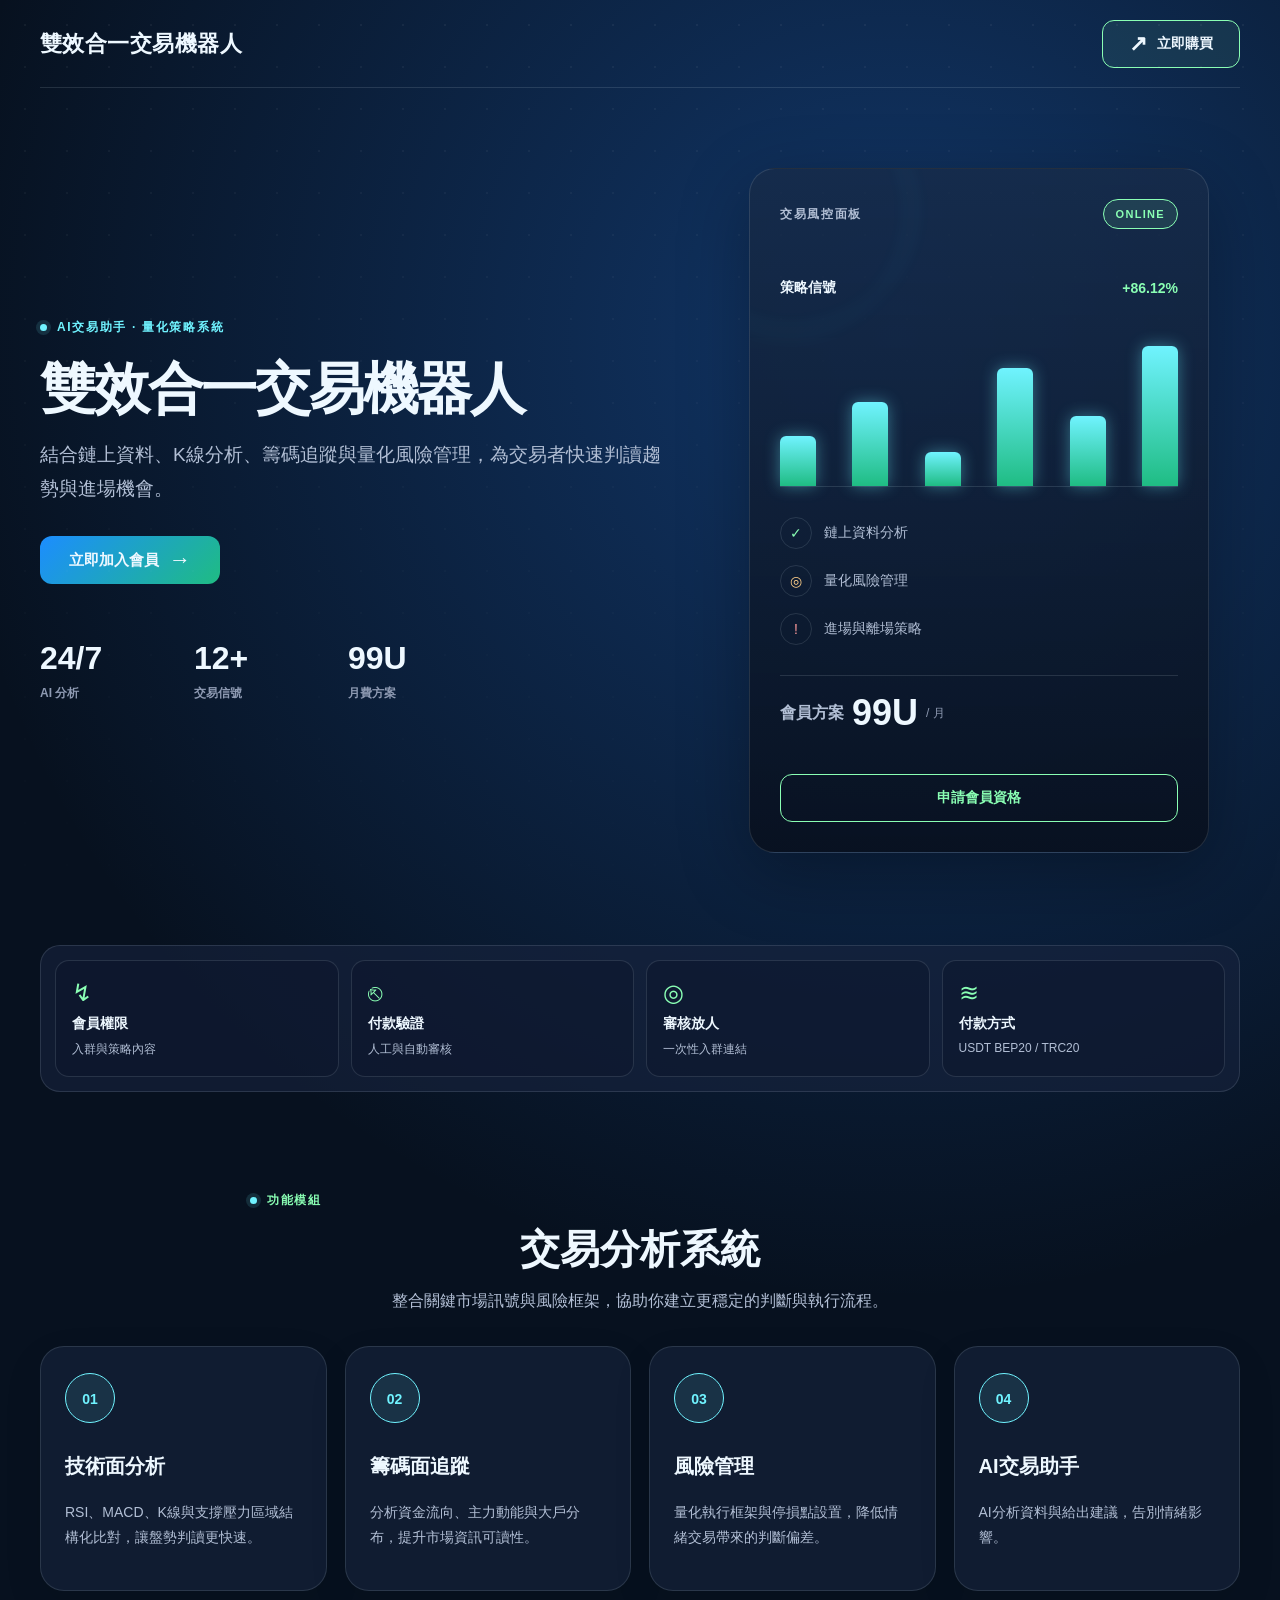
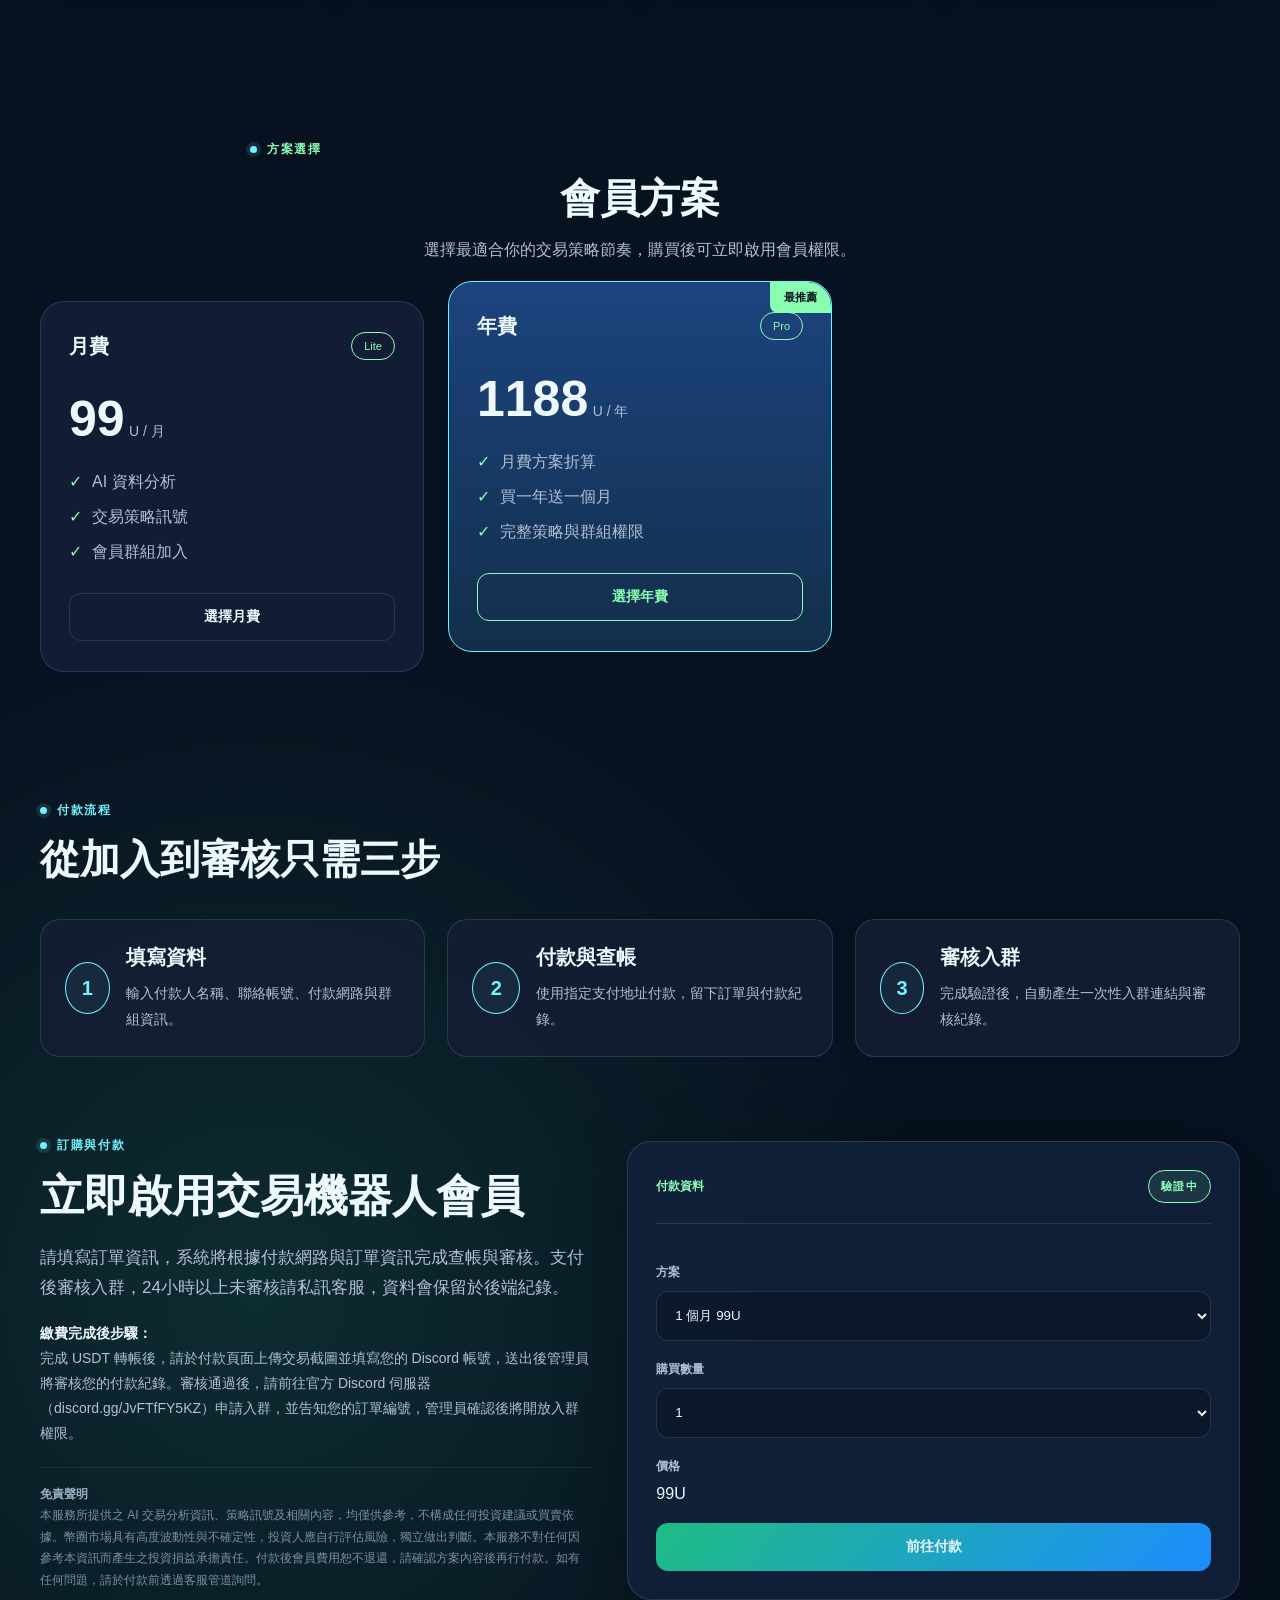
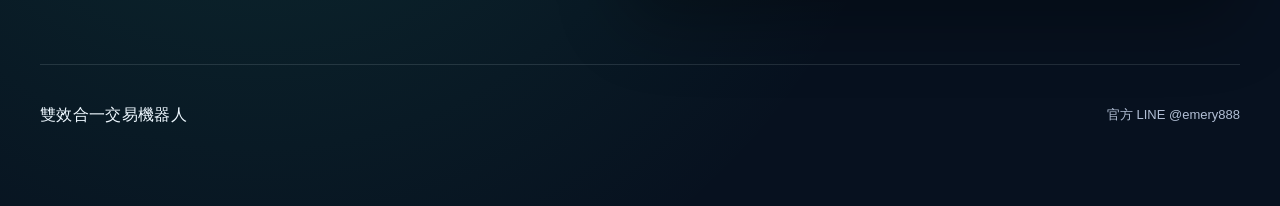
==== index.html @ 4f75bec2 "Add files via upload" ====
<!DOCTYPE html>
<html lang="zh-Hant">
<head>
  <meta charset="UTF-8" />
  <meta name="viewport" content="width=device-width, initial-scale=1.0" />
  <title>雙效合一交易機器人</title>
  <link rel="stylesheet" href="styles.css" />
</head>
<body>
  <div class="app-shell">
    <header class="site-header">
      <a class="logo" href="#">
        <span class="logo-text">雙效合一交易機器人</span>
      </a>

      <a class="header-button" href="#checkout">
        <span class="button-icon">↗</span>
        立即購買
      </a>
    </header>

    <main class="main-content">
      <section class="hero">
        <div class="hero-copy">
          <span class="section-label">
            <span class="label-dot"></span>
            AI交易助手 · 量化策略系統
          </span>
          <h1>雙效合一交易機器人</h1>
          <p class="hero-description">
            結合鏈上資料、K線分析、籌碼追蹤與量化風險管理，為交易者快速判讀趨勢與進場機會。
          </p>

          <div class="hero-actions">
            <a class="primary-button" href="#checkout">
              立即加入會員
              <span class="button-icon">→</span>
            </a>
          </div>

          <div class="hero-proof">
            <div>
              <span class="proof-number">24/7</span>
              <span class="proof-label">AI 分析</span>
            </div>
            <div>
              <span class="proof-number">12+</span>
              <span class="proof-label">交易信號</span>
            </div>
            <div>
              <span class="proof-number">99U</span>
              <span class="proof-label">月費方案</span>
            </div>
          </div>
        </div>

        <div class="hero-panel">
          <div class="panel-card">
            <div class="panel-top">
              <span class="panel-label">交易風控面板</span>
              <span class="panel-status">ONLINE</span>
            </div>

            <div class="panel-chart">
              <div class="chart-head">
                <span>策略信號</span>
                <span class="chart-value">+86.12%</span>
              </div>
              <div class="chart-bars">
                <span class="bar bar-one"></span>
                <span class="bar bar-two"></span>
                <span class="bar bar-three"></span>
                <span class="bar bar-four"></span>
                <span class="bar bar-five"></span>
                <span class="bar bar-six"></span>
              </div>
            </div>

            <div class="panel-list">
              <div class="panel-list-row">
                <span class="row-icon green">✓</span>
                <span>鏈上資料分析</span>
              </div>
              <div class="panel-list-row">
                <span class="row-icon orange">◎</span>
                <span>量化風險管理</span>
              </div>
              <div class="panel-list-row">
                <span class="row-icon red">!</span>
                <span>進場與離場策略</span>
              </div>
            </div>

            <div class="panel-price">
              <span class="price-title">會員方案</span>
              <span class="price-amount">99U</span>
              <span class="price-sub">/ 月</span>
            </div>

            <a class="panel-button" href="#checkout">申請會員資格</a>
          </div>
        </div>
      </section>

      <section class="trust-strip">
        <div class="trust-card">
          <span class="trust-icon">↯</span>
          <span class="trust-title">會員權限</span>
          <span class="trust-copy">入群與策略內容</span>
        </div>
        <div class="trust-card">
          <span class="trust-icon">⎋</span>
          <span class="trust-title">付款驗證</span>
          <span class="trust-copy">人工與自動審核</span>
        </div>
        <div class="trust-card">
          <span class="trust-icon">◎</span>
          <span class="trust-title">審核放人</span>
          <span class="trust-copy">一次性入群連結</span>
        </div>
        <div class="trust-card">
          <span class="trust-icon">≋</span>
          <span class="trust-title">付款方式</span>
          <span class="trust-copy">USDT BEP20 / TRC20</span>
        </div>
      </section>

      <section class="section" id="features">
        <div class="section-title centered">
          <span class="section-label dark-light">
            <span class="label-dot"></span>
            功能模組
          </span>
          <h2>交易分析系統</h2>
          <p>整合關鍵市場訊號與風險框架，協助你建立更穩定的判斷與執行流程。</p>
        </div>

        <div class="feature-grid">
          <article class="feature-card">
            <span class="feature-icon">01</span>
            <h3>技術面分析</h3>
            <p>RSI、MACD、K線與支撐壓力區域結構化比對，讓盤勢判讀更快速。</p>
          </article>
          <article class="feature-card">
            <span class="feature-icon">02</span>
            <h3>籌碼面追蹤</h3>
            <p>分析資金流向、主力動能與大戶分布，提升市場資訊可讀性。</p>
          </article>
          <article class="feature-card">
            <span class="feature-icon">03</span>
            <h3>風險管理</h3>
            <p>量化執行框架與停損點設置，降低情緒交易帶來的判斷偏差。</p>
          </article>
          <article class="feature-card">
            <span class="feature-icon">04</span>
            <h3>AI交易助手</h3>
            <p>AI分析資料與給出建議，告別情緒影響。</p>
          </article>
        </div>
      </section>

      <section class="section pricing-section">
        <div class="section-title centered">
          <span class="section-label dark-light">
            <span class="label-dot"></span>
            方案選擇
          </span>
          <h2>會員方案</h2>
          <p>選擇最適合你的交易策略節奏，購買後可立即啟用會員權限。</p>
        </div>

        <div class="pricing-grid">
          <article class="pricing-card">
            <div class="plan-head">
              <span class="plan-name">月費</span>
              <span class="plan-tag">Lite</span>
            </div>
            <div class="plan-price">
              <span class="plan-amount">99</span>
              <span class="plan-period">U / 月</span>
            </div>
            <ul class="plan-features">
              <li>AI 資料分析</li>
              <li>交易策略訊號</li>
              <li>會員群組加入</li>
            </ul>
            <a class="plan-button" href="#checkout">選擇月費</a>
          </article>

          <article class="pricing-card highlighted">
            <span class="plan-badge">最推薦</span>
            <div class="plan-head">
              <span class="plan-name">年費</span>
              <span class="plan-tag">Pro</span>
            </div>
            <div class="plan-price">
              <span class="plan-amount">1188</span>
              <span class="plan-period">U / 年</span>
            </div>
            <ul class="plan-features">
              <li>月費方案折算</li>
              <li>買一年送一個月</li>
              <li>完整策略與群組權限</li>
            </ul>
            <a class="plan-button primary-plan-button" href="#checkout">選擇年費</a>
          </article>


        </div>
      </section>

      <section class="process-section">
        <div class="section-title">
          <span class="section-label">
            <span class="label-dot"></span>
            付款流程
          </span>
          <h2>從加入到審核只需三步</h2>
        </div>

        <div class="process-grid">
          <article class="process-step">
            <span class="step-number">1</span>
            <div>
              <h3>填寫資料</h3>
              <p>輸入付款人名稱、聯絡帳號、付款網路與群組資訊。</p>
            </div>
          </article>
          <article class="process-step">
            <span class="step-number">2</span>
            <div>
              <h3>付款與查帳</h3>
              <p>使用指定支付地址付款，留下訂單與付款紀錄。</p>
            </div>
          </article>
          <article class="process-step">
            <span class="step-number">3</span>
            <div>
              <h3>審核入群</h3>
              <p>完成驗證後，自動產生一次性入群連結與審核紀錄。</p>
            </div>
          </article>
        </div>
      </section>

      <section class="checkout-section" id="checkout">
        <div class="checkout-grid">
          <div class="checkout-copy">
            <span class="section-label">
              <span class="label-dot"></span>
              訂購與付款
            </span>
            <h2>立即啟用交易機器人會員</h2>
            <p>
              請填寫訂單資訊，系統將根據付款網路與訂單資訊完成查帳與審核。支付後審核入群，24小時以上未審核請私訊客服，資料會保留於後端紀錄。
            </p>

            <p style="margin-top:16px; font-size:14px; color:#b2bfd5; line-height:1.8;">
              <b style="color:#eef8ff;">繳費完成後步驟：</b><br>
              完成 USDT 轉帳後，請於付款頁面上傳交易截圖並填寫您的 Discord 帳號，送出後管理員將審核您的付款紀錄。審核通過後，請前往官方 Discord 伺服器（discord.gg/JvFTfFY5KZ）申請入群，並告知您的訂單編號，管理員確認後將開放入群權限。
            </p>

            <p style="margin-top:20px; font-size:12px; color:#7a8fa5; line-height:1.8; border-top:1px solid rgba(230,244,255,.08); padding-top:16px;">
              <b style="color:#9aafc4;">免責聲明</b><br>
              本服務所提供之 AI 交易分析資訊、策略訊號及相關內容，均僅供參考，不構成任何投資建議或買賣依據。幣圈市場具有高度波動性與不確定性，投資人應自行評估風險，獨立做出判斷。本服務不對任何因參考本資訊而產生之投資損益承擔責任。付款後會員費用恕不退還，請確認方案內容後再行付款。如有任何問題，請於付款前透過客服管道詢問。
            </p>
          </div>

          <div class="checkout-card">
            <div class="checkout-head">
              <span class="checkout-plan">付款資料</span>
              <span class="panel-status">驗證中</span>
            </div>

            <form id="checkout-form" class="checkout-form">
              <div class="field-group">
                <label for="plan">方案</label>
                <select id="plan" name="plan">
                  <option value="1M">1 個月 99U</option>
                  <option value="1Y">買 1 年送 1 個月</option>
                </select>
              </div>
              <div class="field-group">
                <label for="quantity">購買數量</label>
                <select id="quantity" name="quantity">
                  <option value="1">1</option>
                  <option value="2">2</option>
                  <option value="3">3</option>
                  <option value="4">4</option>
                  <option value="5">5</option>
                  <option value="6">6</option>
                  <option value="7">7</option>
                  <option value="8">8</option>
                  <option value="9">9</option>
                  <option value="10">10</option>
                  <option value="11">11</option>
                  <option value="12">12</option>
                  <option value="13">13</option>
                  <option value="14">14</option>
                  <option value="15">15</option>
                  <option value="16">16</option>
                  <option value="17">17</option>
                  <option value="18">18</option>
                  <option value="19">19</option>
                  <option value="20">20</option>
                </select>
              </div>
              <div class="field-group">
                <label for="price-notice">價格</label>
                <div id="price-notice" class="price-notice">99U</div>
              </div>

              <button class="submit-button" type="submit">前往付款</button>
            </form>
          </div>
        </div>
      </section>
    </main>

    <footer class="site-footer">
      <div class="footer-brand">
        <span class="logo-text">雙效合一交易機器人</span>
      </div>

      <div class="footer-links">
        <a href="https://line.me/R/ti/p/@emery888" target="_blank" rel="noopener">官方 LINE @emery888</a>
      </div>
    </footer>
  </div>

  <script src="script.js"></script>
</body>
</html>
---- styles.css ----
* {
  box-sizing: border-box;
  -webkit-font-smoothing: antialiased;
}

:root {
  --bg: #07111f;
  --panel: #101b2c;
  --panel-soft: #141f35;
  --line: rgba(230, 244, 255, 0.12);
  --text: #eef8ff;
  --muted: #b2bfd5;
  --subtle: #8e9ab2;
  --blue: #70f3ff;
  --blue-deep: #1c8dff;
  --green: #8affb4;
  --green-deep: #1fbc83;
  --red: #ff9b9b;
  --orange: #ffcf89;
  --purple: #a48bff;
  --shadow: rgba(0, 0, 0, 0.3);
  --font: "Inter", "Segoe UI", "PingFang TC", "Microsoft JhengHei", Arial, sans-serif;
}

body {
  margin: 0;
  color: var(--text);
  background:
    radial-gradient(circle at 70% 10%, rgba(33, 111, 216, 0.4), transparent 30%),
    radial-gradient(circle at 20% 85%, rgba(49, 210, 160, 0.14), transparent 22%),
    var(--bg);
  font-family: var(--font);
  min-height: 100vh;
}

body::before {
  content: "";
  position: fixed;
  inset: -80px;
  background-image: radial-gradient(rgba(255,255,255,0.055) 1px, transparent 1px);
  background-size: 42px 42px;
  mask-image: linear-gradient(180deg, rgba(0,0,0,1), transparent 100%);
  pointer-events: none;
}

.app-shell {
  width: min(1440px, calc(100vw - 80px));
  margin: 0 auto;
}

.site-header {
  min-height: 88px;
  display: flex;
  align-items: center;
  justify-content: space-between;
  border-bottom: 1px solid var(--line);
}

.logo {
  display: flex;
  align-items: center;
  gap: 12px;
  color: var(--text);
  text-decoration: none;
  font-size: 22px;
  font-weight: 800;
}

.logo-icon {
  width: 42px;
  height: 42px;
  display: inline-flex;
  align-items: center;
  justify-content: center;
  border-radius: 50%;
  background: linear-gradient(135deg, var(--blue), var(--green-deep));
  color: #041628;
  font-size: 22px;
  font-weight: 900;
  box-shadow: 0 0 25px rgba(112, 243, 255, 0.4);
}

.logo-text {
  letter-spacing: 0.02em;
}

.main-nav {
  display: flex;
  align-items: center;
  gap: 30px;
}

.nav-link {
  color: var(--muted);
  font-size: 15px;
  font-weight: 600;
  text-decoration: none;
  position: relative;
}

.nav-link.active,
.nav-link:hover {
  color: var(--text);
}

.nav-link::after {
  content: "";
  position: absolute;
  bottom: -8px;
  left: 0;
  width: 100%;
  height: 2px;
  background: var(--blue);
  transform: scaleX(0);
  transform-origin: left;
  transition: transform 0.3s ease;
}

.nav-link:hover::after,
.nav-link.active::after {
  transform: scaleX(1);
}

.header-button,
.primary-button,
.secondary-button,
.panel-button,
.plan-button,
.submit-button {
  display: inline-flex;
  align-items: center;
  justify-content: center;
  gap: 10px;
  min-height: 48px;
  padding: 0 26px;
  color: var(--text);
  text-decoration: none;
  font-weight: 700;
  font-size: 14px;
  border-radius: 12px;
  transition: transform 0.25s ease, box-shadow 0.25s ease, background 0.25s ease;
}

.header-button {
  border: 1px solid var(--green);
  background: rgba(138, 255, 180, 0.08);
}

.header-button:hover {
  color: var(--green);
}

.header-button:hover,
.primary-button:hover,
.panel-button:hover,
.plan-button:hover,
.submit-button:hover {
  transform: translateY(-3px);
  box-shadow: 0 12px 30px var(--shadow);
}

.main-content {
  padding-top: 40px;
}

.hero {
  min-height: 540px;
  display: grid;
  grid-template-columns: 1.1fr 0.9fr;
  align-items: center;
  gap: 40px;
  padding: 40px 0 80px;
}

.hero-copy {
  max-width: 680px;
}

.section-label {
  display: flex;
  align-items: center;
  gap: 10px;
  color: var(--blue);
  text-transform: uppercase;
  font-size: 12px;
  font-weight: 800;
  letter-spacing: 0.14em;
}

.section-label.dark-light {
  color: var(--green);
}

.label-dot {
  width: 7px;
  height: 7px;
  border-radius: 50%;
  background: var(--blue);
  box-shadow: 0 0 0 4px rgba(112, 243, 255, 0.12);
}

.hero-copy h1 {
  margin: 24px 0 20px;
  font-size: clamp(56px, 4vw, 92px);
  line-height: 1.04;
  font-weight: 900;
  letter-spacing: -0.04em;
}

.hero-description {
  max-width: 680px;
  color: var(--muted);
  font-size: 19px;
  line-height: 1.8;
}

.hero-actions {
  display: flex;
  align-items: center;
  gap: 16px;
  margin-top: 30px;
}

.primary-button {
  background: linear-gradient(135deg, var(--blue-deep), var(--green-deep));
  color: var(--text);
  font-size: 15px;
  border: none;
  min-width: 180px;
}

.secondary-button {
  background: transparent;
  color: var(--text);
  border: 1px solid var(--line);
}

.button-icon {
  font-size: 22px;
}

.trust-strip {
  display: grid;
  grid-template-columns: repeat(4, minmax(160px, 1fr));
  gap: 12px;
  padding: 14px;
  border-radius: 20px;
  border: 1px solid var(--line);
  background: rgba(24, 35, 63, 0.6);
  margin: 12px 0 30px;
}

.trust-card {
  padding: 18px 16px;
  border-radius: 14px;
  border: 1px solid var(--line);
  display: flex;
  flex-direction: column;
  align-items: flex-start;
  gap: 8px;
  background: rgba(12, 22, 43, 0.45);
}

.trust-icon {
  color: var(--green);
  font-size: 24px;
}

.trust-title {
  font-weight: 900;
  color: var(--text);
  font-size: 14px;
}

.trust-copy {
  color: var(--muted);
  font-size: 12px;
}

.order-info {
  margin-top: 16px;
  padding: 14px;
  border-radius: 12px;
  border: 1px solid var(--line);
  background: rgba(20, 31, 53, 0.82);
}

.order-info p {
  margin: 8px 0;
  color: var(--muted);
  font-size: 13px;
}

.order-info a {
  color: var(--blue);
  text-decoration: underline;
}

.payment-message {
  min-height: 44px;
  display: flex;
  flex-direction: column;
  gap: 8px;
}

.dc-invite-link-wrap {
  margin-top: 16px;
  display: flex;
  align-items: center;
  gap: 12px;
  flex-wrap: wrap;
}

.dc-invite-label {
  color: var(--text);
  font-weight: 800;
  font-size: 14px;
}

.dc-invite-link {
  color: var(--blue);
  font-size: 14px;
  font-weight: 700;
  text-decoration: underline;
  text-underline-offset: 4px;
}

.dc-invite-link:hover {
  color: var(--green);
}

.audit-panel {
  margin-top: 24px;
  padding: 22px;
  border-radius: 20px;
  border: 1px solid var(--line);
  background: rgba(26, 40, 68, 0.62);
}

.audit-header {
  display: flex;
  align-items: center;
  justify-content: space-between;
  gap: 20px;
  border-bottom: 1px solid var(--line);
  padding-bottom: 16px;
}

.audit-grid {
  display: grid;
  grid-template-columns: minmax(340px, 0.9fr) minmax(420px, 1.1fr);
  gap: 18px;
  margin-top: 16px;
}

.audit-form-card,
.audit-result-card {
  padding: 18px;
  border-radius: 16px;
  border: 1px solid var(--line);
  background: rgba(10, 20, 37, 0.7);
}

.audit-form {
  display: flex;
  flex-direction: column;
  gap: 16px;
}

.audit-result-label {
  color: var(--muted);
  font-size: 12px;
  font-weight: 800;
  letter-spacing: 0.14em;
  text-transform: uppercase;
}

.audit-result {
  margin-top: 14px;
  color: var(--text);
  font-size: 13px;
  line-height: 1.8;
}

.audit-empty,
.audit-error {
  color: var(--muted);
}

.audit-error {
  color: var(--red);
}

.audit-status-row {
  display: flex;
  align-items: center;
  justify-content: space-between;
  gap: 16px;
  padding: 10px 0;
  border-bottom: 1px solid var(--line);
}

.audit-label {
  color: var(--muted);
}

.audit-value {
  color: var(--text);
  text-align: right;
}

.audit-status {
  display: inline-flex;
  align-items: center;
  justify-content: center;
  padding: 4px 12px;
  border-radius: 99px;
  font-size: 11px;
  font-weight: 900;
  text-transform: uppercase;
}

.audit-status.pending {
  border: 1px solid var(--orange);
  color: var(--orange);
}

.audit-status.paid {
  border: 1px solid var(--green);
  color: var(--green);
}

.audit-status.reviewing {
  border: 1px solid var(--blue);
  color: var(--blue);
}

.hero-proof {
  margin-top: 56px;
  display: flex;
  align-items: center;
  gap: 44px;
}

.hero-proof > div {
  min-width: 110px;
}

.proof-number {
  display: block;
  color: var(--text);
  font-size: 32px;
  font-weight: 900;
  font-family: "Arial", sans-serif;
}

.proof-label {
  display: block;
  color: var(--subtle);
  font-size: 12px;
  font-weight: 700;
  margin-top: 8px;
}

.hero-panel {
  display: flex;
  align-items: center;
  justify-content: center;
}

.panel-card {
  width: min(460px, 100%);
  background: linear-gradient(180deg, rgba(23, 43, 73, 0.82), rgba(8, 16, 30, 0.9));
  border: 1px solid var(--line);
  border-radius: 26px;
  padding: 30px;
  box-shadow: 0 20px 70px var(--shadow);
  position: relative;
  overflow: hidden;
}

.panel-card::before {
  content: "";
  position: absolute;
  width: 240px;
  height: 240px;
  border-radius: 50%;
  border: 1px solid rgba(112,243,255,0.6);
  filter: blur(10px);
  left: -80px;
  top: -80px;
  opacity: 0.8;
}

.panel-top,
.chart-head,
.checkout-head {
  display: flex;
  align-items: center;
  justify-content: space-between;
}

.panel-label,
.checkout-title {
  color: var(--muted);
  font-size: 12px;
  font-weight: 800;
  letter-spacing: 0.14em;
  text-transform: uppercase;
}

.panel-status {
  border-radius: 99px;
  padding: 8px 12px;
  font-size: 11px;
  font-weight: 900;
  letter-spacing: 0.12em;
  background: rgba(138,255,180,0.1);
  color: var(--green);
  border: 1px solid var(--green);
}

.panel-chart {
  margin: 50px 0 30px;
}

.chart-head {
  color: var(--text);
  font-size: 14px;
  font-weight: 700;
}

.chart-value {
  color: var(--green);
}

.chart-bars {
  display: flex;
  align-items: end;
  justify-content: space-between;
  min-height: 160px;
  gap: 14px;
  margin-top: 30px;
  border-bottom: 1px solid var(--line);
}

.bar {
  width: 36px;
  border-radius: 6px 6px 0 0;
  background: linear-gradient(180deg, var(--blue), var(--green-deep));
  box-shadow: 0 0 16px rgba(112,243,255,0.4);
}

.bar-one { height: 50px; }
.bar-two { height: 84px; }
.bar-three { height: 34px; }
.bar-four { height: 118px; }
.bar-five { height: 70px; }
.bar-six { height: 140px; }

.panel-list {
  display: flex;
  flex-direction: column;
  gap: 16px;
  margin: 20px 0;
}

.panel-list-row {
  display: flex;
  align-items: center;
  gap: 12px;
  color: var(--muted);
  font-size: 14px;
}

.row-icon {
  display: inline-flex;
  align-items: center;
  justify-content: center;
  width: 32px;
  height: 32px;
  border-radius: 50%;
  border: 1px solid var(--line);
}

.row-icon.green { color: var(--green); }
.row-icon.orange { color: var(--orange); }
.row-icon.red { color: var(--red); }

.panel-price {
  display: flex;
  align-items: center;
  gap: 8px;
  margin: 30px 0 24px;
  padding: 16px 0;
  border-top: 1px solid var(--line);
}

.price-title {
  color: var(--muted);
  font-weight: 700;
}

.price-amount {
  color: var(--text);
  font-size: 36px;
  font-weight: 900;
  font-family: "Arial", sans-serif;
}

.price-sub {
  color: var(--subtle);
  font-size: 12px;
}

.panel-button {
  width: 100%;
  background: transparent;
  border: 1px solid var(--green);
  color: var(--green);
}

.section {
  padding: 70px 0;
}

.section-title {
  margin-bottom: 34px;
}

.section-title.centered {
  max-width: 780px;
  margin-inline: auto;
  text-align: center;
}

.section-title h2 {
  margin: 14px 0 0;
  font-size: clamp(40px, 2.6vw, 60px);
  line-height: 1.3;
  font-weight: 900;
  color: var(--text);
}

.section-title p {
  color: var(--muted);
}

.feature-grid {
  display: grid;
  grid-template-columns: repeat(4, 1fr);
  gap: 18px;
}

.feature-card {
  background: rgba(26, 40, 68, 0.5);
  border: 1px solid var(--line);
  border-radius: 24px;
  padding: 26px 24px;
  min-height: 210px;
  box-shadow: 0 14px 40px rgba(0,0,0,0.08);
}

.feature-card h3 {
  margin-top: 30px;
  font-size: 20px;
}

.feature-card p {
  color: var(--muted);
  font-size: 14px;
  line-height: 1.8;
}

.feature-icon {
  display: inline-block;
  width: 50px;
  height: 50px;
  line-height: 50px;
  border-radius: 50%;
  background: rgba(112, 243, 255, 0.1);
  color: var(--blue);
  font-size: 14px;
  font-weight: 900;
  border: 1px solid var(--blue);
  text-align: center;
}

.pricing-section {
  padding-top: 80px;
}

.pricing-grid {
  display: grid;
  grid-template-columns: repeat(3, minmax(240px, 1fr));
  gap: 24px;
  margin-top: 40px;
}

.pricing-card {
  background: rgba(24, 35, 63, 0.7);
  border: 1px solid var(--line);
  border-radius: 24px;
  padding: 30px 28px;
  position: relative;
  overflow: hidden;
}

.pricing-card.highlighted {
  background: linear-gradient(180deg, rgba(50, 119, 222, 0.5), rgba(20, 50, 80, 0.9));
  border-color: var(--blue);
  transform: translateY(-20px);
}

.plan-badge {
  position: absolute;
  top: 0;
  right: 0;
  background: var(--green);
  color: #07111f;
  font-size: 11px;
  font-weight: 900;
  padding: 8px 14px;
  border-radius: 0 24px 0 8px;
}

.plan-head {
  display: flex;
  align-items: center;
  justify-content: space-between;
}

.plan-name {
  font-size: 20px;
  font-weight: 800;
}

.plan-tag {
  color: var(--green);
  border: 1px solid var(--green);
  padding: 7px 12px;
  border-radius: 99px;
  font-size: 11px;
}

.plan-price {
  margin: 30px 0 24px;
}

.plan-amount {
  font-size: 50px;
  font-family: "Arial", sans-serif;
  font-weight: 900;
}

.plan-period {
  color: var(--muted);
  font-size: 14px;
}

.plan-features {
  color: var(--muted);
  list-style-type: none;
  padding: 0;
  margin: 0 0 30px;
  display: flex;
  flex-direction: column;
  gap: 14px;
}

.plan-features li::before {
  content: "✓";
  color: var(--green);
  margin-right: 10px;
}

.plan-button {
  width: 100%;
  background: transparent;
  border: 1px solid var(--line);
}

.primary-plan-button {
  border: 1px solid var(--green);
  color: var(--green);
}

.pricing-card.highlighted .plan-button {
  border-color: var(--green);
}

.process-section {
  padding-top: 60px;
}

.process-section .section-title {
  max-width: 680px;
}

.process-grid {
  display: grid;
  grid-template-columns: repeat(3, 1fr);
  gap: 22px;
}

.process-step {
  background: rgba(22, 31, 53, 0.8);
  border: 1px solid var(--line);
  border-radius: 20px;
  padding: 24px;
  display: flex;
  align-items: center;
  gap: 16px;
}

.step-number {
  width: 52px;
  height: 52px;
  display: flex;
  align-items: center;
  justify-content: center;
  border-radius: 50%;
  font-size: 20px;
  font-weight: 900;
  color: var(--blue);
  border: 1px solid var(--blue);
  background: rgba(112, 243, 255, 0.05);
}

.process-step h3 {
  color: var(--text);
  font-size: 20px;
  margin: 0 0 10px;
}

.process-step p {
  color: var(--muted);
  font-size: 14px;
  line-height: 1.8;
  margin: 0;
}

.checkout-section {
  padding: 80px 0 60px;
}

.checkout-grid {
  display: grid;
  grid-template-columns: 0.9fr 1fr;
  gap: 36px;
  align-items: center;
}

.checkout-copy {
  max-width: 560px;
}

.checkout-copy h2 {
  font-size: clamp(44px, 2.8vw, 62px);
  line-height: 1.2;
  margin: 16px 0 20px;
}

.checkout-copy p {
  color: var(--muted);
  font-size: 17px;
  line-height: 1.8;
}

.checkout-stats {
  display: flex;
  align-items: center;
  gap: 50px;
  margin-top: 30px;
}

.stats-number {
  display: block;
  color: var(--green);
  font-size: 38px;
  font-family: "Arial", sans-serif;
  font-weight: 900;
}

.stats-label {
  display: block;
  color: var(--muted);
  font-size: 12px;
  font-weight: 700;
  margin-top: 8px;
}

.checkout-card {
  border-radius: 24px;
  background: rgba(18, 33, 59, 0.92);
  border: 1px solid var(--line);
  padding: 28px;
  box-shadow: 0 24px 70px var(--shadow);
}

.form-topline {
  display: flex;
  align-items: center;
  justify-content: space-between;
  gap: 16px;
  padding-bottom: 14px;
  border-bottom: 1px solid var(--line);
}

.form-topline-title {
  color: var(--text);
  font-size: 16px;
  font-weight: 900;
}

.form-topline-tag {
  color: var(--green);
  border: 1px solid var(--green);
  padding: 7px 12px;
  border-radius: 99px;
  font-size: 11px;
}

.checkout-head {
  padding-bottom: 20px;
  border-bottom: 1px solid var(--line);
}

.dc-link-block {
  min-height: 50px;
  background: rgba(8, 16, 30, 0.5);
  color: var(--text);
  border: 1px solid var(--line);
  border-radius: 12px;
  padding: 12px 14px;
  display: flex;
  align-items: center;
}

.dc-link {
  color: var(--blue);
  font-weight: 800;
  text-decoration: underline;
  word-break: break-word;
}

.dc-link:hover {
  color: var(--green);
}

.checkout-plan {
  color: var(--green);
  font-size: 12px;
  font-weight: 900;
}

.checkout-form {
  padding-top: 20px;
}

.field-group {
  margin: 20px 0;
}

.field-group label {
  display: block;
  color: var(--muted);
  font-size: 12px;
  font-weight: 800;
  margin-bottom: 10px;
}

.field-group input,
.field-group select {
  width: 100%;
  height: 50px;
  background: rgba(8, 16, 30, 0.5);
  color: var(--text);
  border: 1px solid var(--line);
  border-radius: 12px;
  padding: 12px 14px;
  outline: none;
}

.field-group input::placeholder {
  color: var(--subtle);
}

.field-group input:focus,
.field-group select:focus {
  border-color: var(--blue);
  box-shadow: 0 0 0 2px rgba(112,243,255,0.15);
}

.checkout-total {
  display: flex;
  align-items: center;
  justify-content: space-between;
  padding: 20px 0;
  color: var(--muted);
  border-top: 1px solid var(--line);
  font-weight: 700;
}

.total-price {
  color: var(--green);
  font-size: 30px;
  font-family: "Arial", sans-serif;
  font-weight: 900;
}

.submit-button {
  width: 100%;
  background: linear-gradient(135deg, var(--green-deep), var(--blue-deep));
  color: var(--text);
  font-size: 14px;
  border: 0;
  cursor: pointer;
}

.payment-message {
  min-height: 50px;
  display: flex;
  align-items: center;
  justify-content: center;
  color: var(--orange);
  font-size: 14px;
  font-weight: 700;
}

.site-footer {
  min-height: 100px;
  display: flex;
  align-items: center;
  justify-content: space-between;
  gap: 20px;
  padding: 40px 0 80px;
  border-top: 1px solid var(--line);
}

.footer-brand {
  display: flex;
  align-items: center;
  gap: 10px;
}

.footer-brand .logo-icon {
  width: 36px;
  height: 36px;
  font-size: 18px;
}

.footer-brand .logo-text {
  font-size: 16px;
}

.footer-links {
  display: flex;
  align-items: center;
  gap: 22px;
}

.footer-links a {
  color: var(--muted);
  text-decoration: none;
  font-size: 13px;
}

.footer-links a:hover {
  color: var(--blue);
}

.footer-copy {
  color: var(--subtle);
  font-size: 12px;
}

@media (max-width: 1100px) {
  .hero,
  .checkout-grid,
  .feature-grid,
  .pricing-grid,
  .process-grid {
    grid-template-columns: 1fr 1fr;
  }

  .hero {
    grid-template-columns: 1fr;
  }

  .hero-copy {
    max-width: 100%;
  }

  .feature-grid,
  .pricing-grid,
  .process-grid {
    grid-template-columns: 1fr;
  }

  .hero-panel {
    justify-content: start;
  }

  .pricing-card.highlighted {
    transform: none;
  }
}

@media (max-width: 760px) {
  .app-shell {
    width: min(100vw, calc(100vw - 30px));
  }

  .site-header,
  .main-nav,
  .hero-actions,
  .footer-links,
  .site-footer {
    flex-wrap: wrap;
  }

  .site-header,
  .main-nav {
    gap: 20px;
  }

  .hero-copy h1 {
    font-size: 54px;
  }

  .hero-proof {
    flex-wrap: wrap;
    gap: 24px;
  }

  .feature-grid,
  .pricing-grid,
  .process-grid,
  .checkout-grid {
    grid-template-columns: 1fr;
  }
}
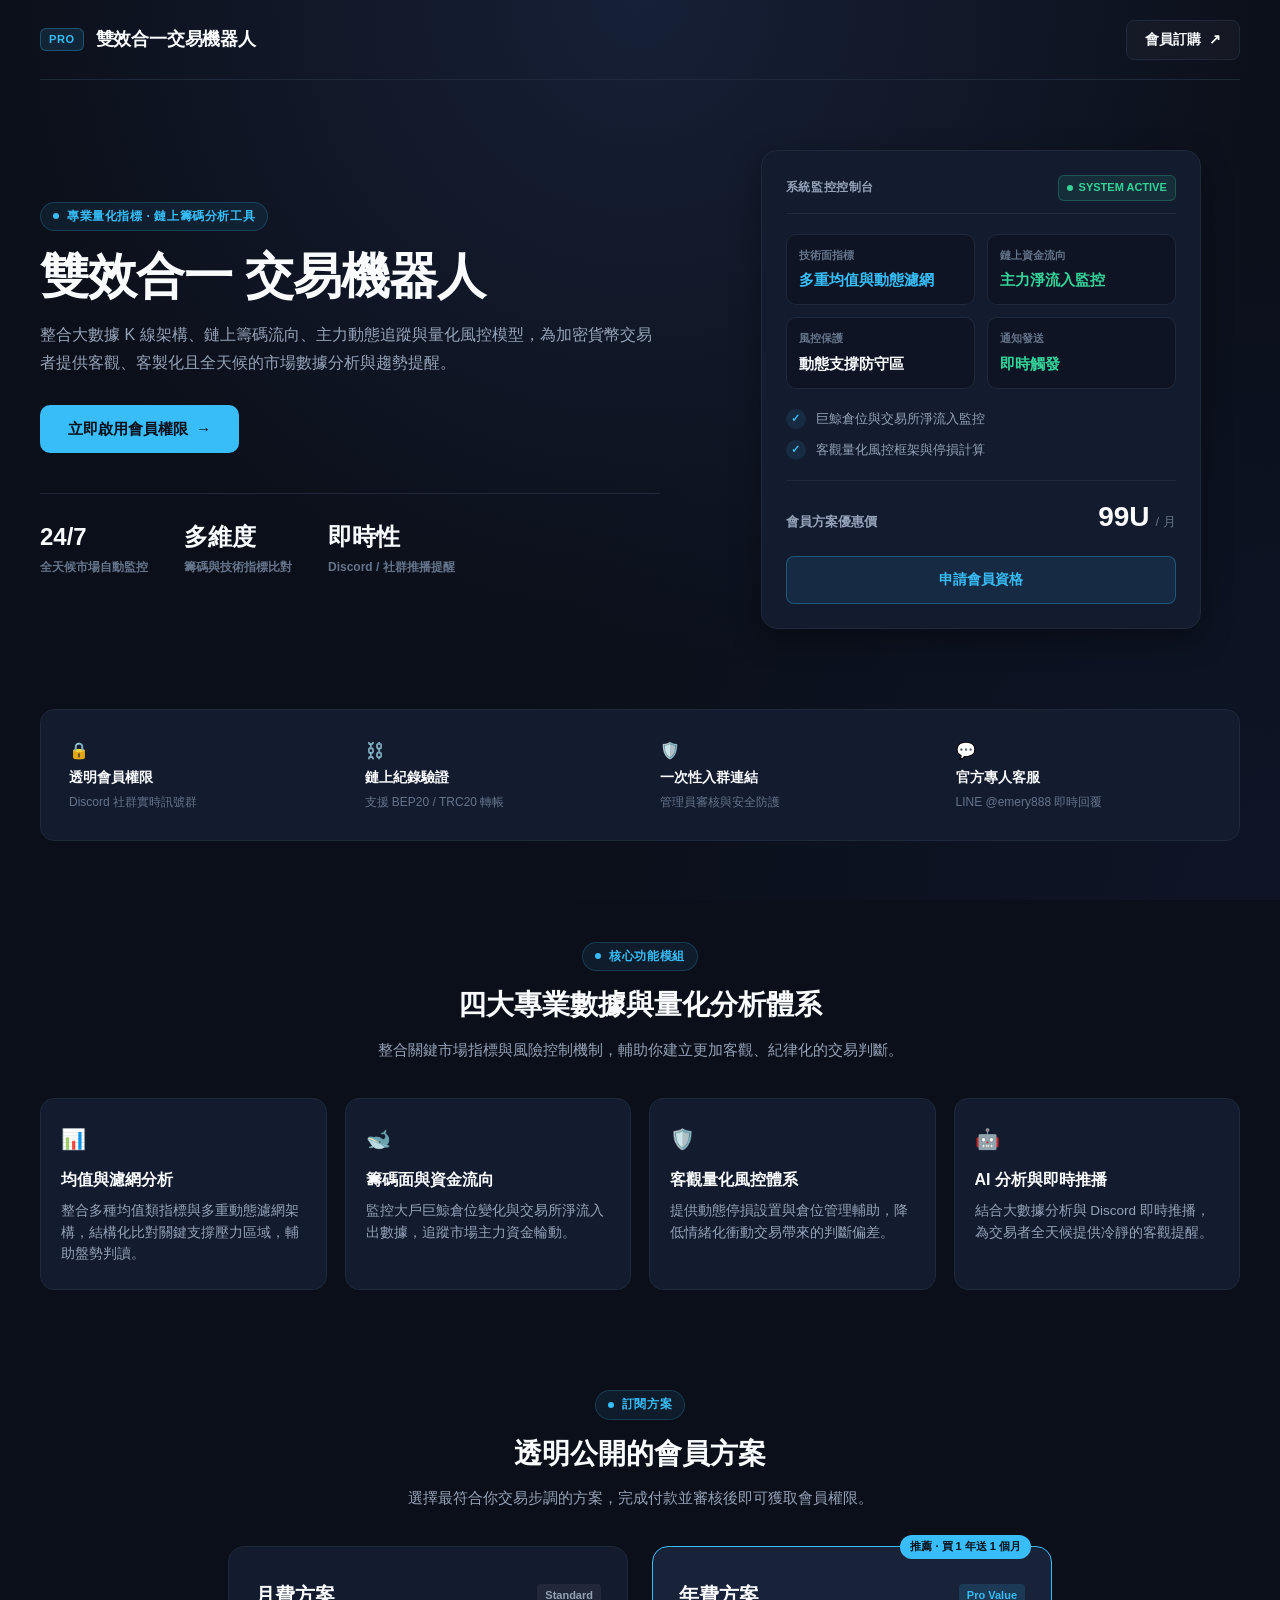
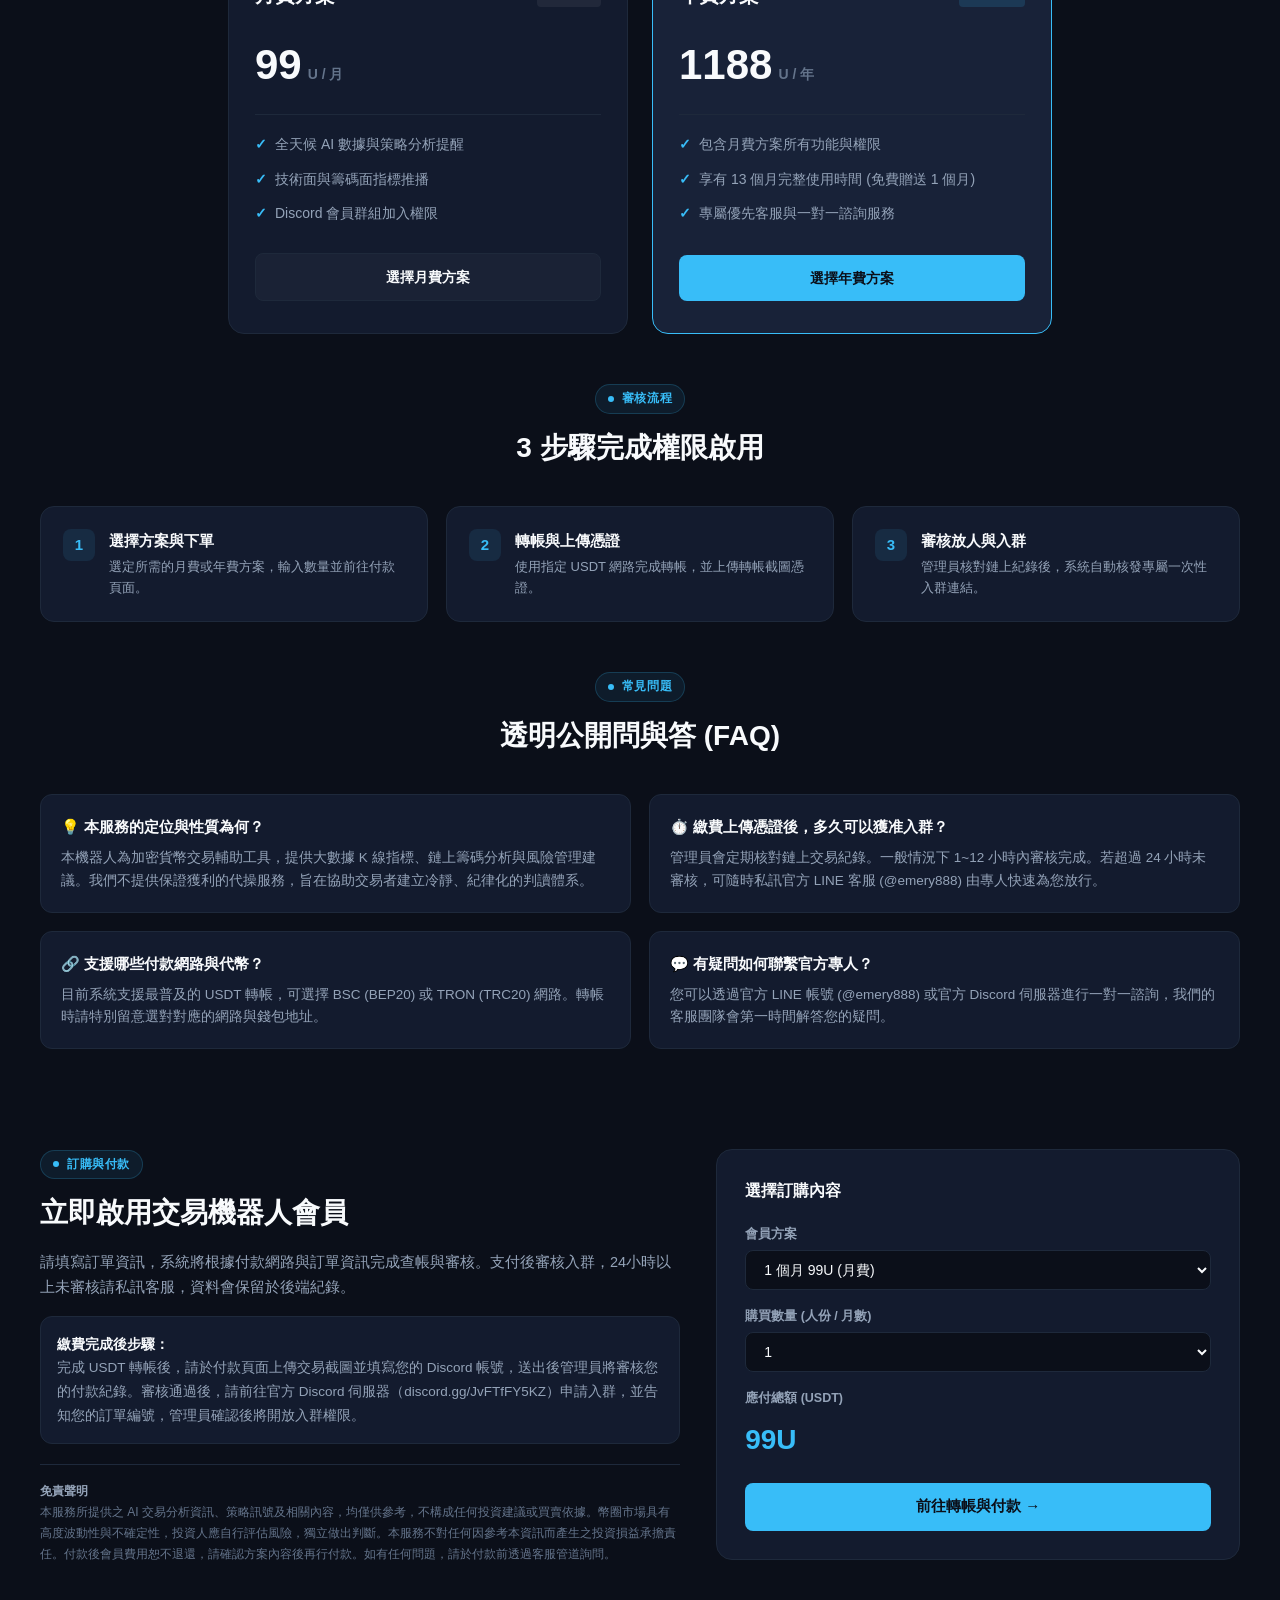
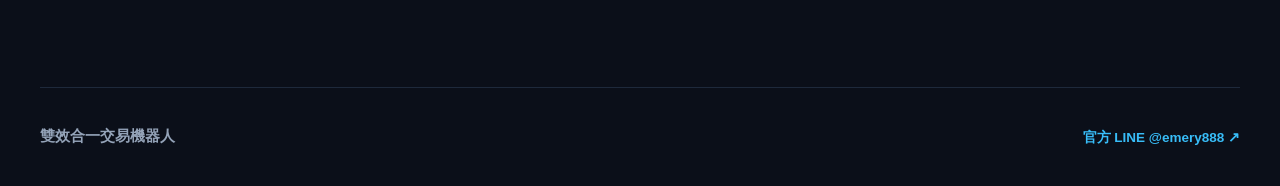
==== commit 63a429cd: "Add files via upload" ====
--- a/index.html
+++ b/index.html
@@ -1,334 +1,375 @@
-<!DOCTYPE html>
-<html lang="zh-Hant">
-<head>
-  <meta charset="UTF-8" />
-  <meta name="viewport" content="width=device-width, initial-scale=1.0" />
-  <title>雙效合一交易機器人</title>
-  <link rel="stylesheet" href="styles.css" />
-</head>
-<body>
-  <div class="app-shell">
-    <header class="site-header">
-      <a class="logo" href="#">
-        <span class="logo-text">雙效合一交易機器人</span>
-      </a>
-
-      <a class="header-button" href="#checkout">
-        <span class="button-icon">↗</span>
-        立即購買
-      </a>
-    </header>
-
-    <main class="main-content">
-      <section class="hero">
-        <div class="hero-copy">
-          <span class="section-label">
-            <span class="label-dot"></span>
-            AI交易助手 · 量化策略系統
-          </span>
-          <h1>雙效合一交易機器人</h1>
-          <p class="hero-description">
-            結合鏈上資料、K線分析、籌碼追蹤與量化風險管理，為交易者快速判讀趨勢與進場機會。
-          </p>
-
-          <div class="hero-actions">
-            <a class="primary-button" href="#checkout">
-              立即加入會員
-              <span class="button-icon">→</span>
-            </a>
-          </div>
-
-          <div class="hero-proof">
-            <div>
-              <span class="proof-number">24/7</span>
-              <span class="proof-label">AI 分析</span>
-            </div>
-            <div>
-              <span class="proof-number">12+</span>
-              <span class="proof-label">交易信號</span>
-            </div>
-            <div>
-              <span class="proof-number">99U</span>
-              <span class="proof-label">月費方案</span>
-            </div>
-          </div>
-        </div>
-
-        <div class="hero-panel">
-          <div class="panel-card">
-            <div class="panel-top">
-              <span class="panel-label">交易風控面板</span>
-              <span class="panel-status">ONLINE</span>
-            </div>
-
-            <div class="panel-chart">
-              <div class="chart-head">
-                <span>策略信號</span>
-                <span class="chart-value">+86.12%</span>
-              </div>
-              <div class="chart-bars">
-                <span class="bar bar-one"></span>
-                <span class="bar bar-two"></span>
-                <span class="bar bar-three"></span>
-                <span class="bar bar-four"></span>
-                <span class="bar bar-five"></span>
-                <span class="bar bar-six"></span>
-              </div>
-            </div>
-
-            <div class="panel-list">
-              <div class="panel-list-row">
-                <span class="row-icon green">✓</span>
-                <span>鏈上資料分析</span>
-              </div>
-              <div class="panel-list-row">
-                <span class="row-icon orange">◎</span>
-                <span>量化風險管理</span>
-              </div>
-              <div class="panel-list-row">
-                <span class="row-icon red">!</span>
-                <span>進場與離場策略</span>
-              </div>
-            </div>
-
-            <div class="panel-price">
-              <span class="price-title">會員方案</span>
-              <span class="price-amount">99U</span>
-              <span class="price-sub">/ 月</span>
-            </div>
-
-            <a class="panel-button" href="#checkout">申請會員資格</a>
-          </div>
-        </div>
-      </section>
-
-      <section class="trust-strip">
-        <div class="trust-card">
-          <span class="trust-icon">↯</span>
-          <span class="trust-title">會員權限</span>
-          <span class="trust-copy">入群與策略內容</span>
-        </div>
-        <div class="trust-card">
-          <span class="trust-icon">⎋</span>
-          <span class="trust-title">付款驗證</span>
-          <span class="trust-copy">人工與自動審核</span>
-        </div>
-        <div class="trust-card">
-          <span class="trust-icon">◎</span>
-          <span class="trust-title">審核放人</span>
-          <span class="trust-copy">一次性入群連結</span>
-        </div>
-        <div class="trust-card">
-          <span class="trust-icon">≋</span>
-          <span class="trust-title">付款方式</span>
-          <span class="trust-copy">USDT BEP20 / TRC20</span>
-        </div>
-      </section>
-
-      <section class="section" id="features">
-        <div class="section-title centered">
-          <span class="section-label dark-light">
-            <span class="label-dot"></span>
-            功能模組
-          </span>
-          <h2>交易分析系統</h2>
-          <p>整合關鍵市場訊號與風險框架，協助你建立更穩定的判斷與執行流程。</p>
-        </div>
-
-        <div class="feature-grid">
-          <article class="feature-card">
-            <span class="feature-icon">01</span>
-            <h3>技術面分析</h3>
-            <p>RSI、MACD、K線與支撐壓力區域結構化比對，讓盤勢判讀更快速。</p>
-          </article>
-          <article class="feature-card">
-            <span class="feature-icon">02</span>
-            <h3>籌碼面追蹤</h3>
-            <p>分析資金流向、主力動能與大戶分布，提升市場資訊可讀性。</p>
-          </article>
-          <article class="feature-card">
-            <span class="feature-icon">03</span>
-            <h3>風險管理</h3>
-            <p>量化執行框架與停損點設置，降低情緒交易帶來的判斷偏差。</p>
-          </article>
-          <article class="feature-card">
-            <span class="feature-icon">04</span>
-            <h3>AI交易助手</h3>
-            <p>AI分析資料與給出建議，告別情緒影響。</p>
-          </article>
-        </div>
-      </section>
-
-      <section class="section pricing-section">
-        <div class="section-title centered">
-          <span class="section-label dark-light">
-            <span class="label-dot"></span>
-            方案選擇
-          </span>
-          <h2>會員方案</h2>
-          <p>選擇最適合你的交易策略節奏，購買後可立即啟用會員權限。</p>
-        </div>
-
-        <div class="pricing-grid">
-          <article class="pricing-card">
-            <div class="plan-head">
-              <span class="plan-name">月費</span>
-              <span class="plan-tag">Lite</span>
-            </div>
-            <div class="plan-price">
-              <span class="plan-amount">99</span>
-              <span class="plan-period">U / 月</span>
-            </div>
-            <ul class="plan-features">
-              <li>AI 資料分析</li>
-              <li>交易策略訊號</li>
-              <li>會員群組加入</li>
-            </ul>
-            <a class="plan-button" href="#checkout">選擇月費</a>
-          </article>
-
-          <article class="pricing-card highlighted">
-            <span class="plan-badge">最推薦</span>
-            <div class="plan-head">
-              <span class="plan-name">年費</span>
-              <span class="plan-tag">Pro</span>
-            </div>
-            <div class="plan-price">
-              <span class="plan-amount">1188</span>
-              <span class="plan-period">U / 年</span>
-            </div>
-            <ul class="plan-features">
-              <li>月費方案折算</li>
-              <li>買一年送一個月</li>
-              <li>完整策略與群組權限</li>
-            </ul>
-            <a class="plan-button primary-plan-button" href="#checkout">選擇年費</a>
-          </article>
-
-
-        </div>
-      </section>
-
-      <section class="process-section">
-        <div class="section-title">
-          <span class="section-label">
-            <span class="label-dot"></span>
-            付款流程
-          </span>
-          <h2>從加入到審核只需三步</h2>
-        </div>
-
-        <div class="process-grid">
-          <article class="process-step">
-            <span class="step-number">1</span>
-            <div>
-              <h3>填寫資料</h3>
-              <p>輸入付款人名稱、聯絡帳號、付款網路與群組資訊。</p>
-            </div>
-          </article>
-          <article class="process-step">
-            <span class="step-number">2</span>
-            <div>
-              <h3>付款與查帳</h3>
-              <p>使用指定支付地址付款，留下訂單與付款紀錄。</p>
-            </div>
-          </article>
-          <article class="process-step">
-            <span class="step-number">3</span>
-            <div>
-              <h3>審核入群</h3>
-              <p>完成驗證後，自動產生一次性入群連結與審核紀錄。</p>
-            </div>
-          </article>
-        </div>
-      </section>
-
-      <section class="checkout-section" id="checkout">
-        <div class="checkout-grid">
-          <div class="checkout-copy">
-            <span class="section-label">
-              <span class="label-dot"></span>
-              訂購與付款
-            </span>
-            <h2>立即啟用交易機器人會員</h2>
-            <p>
-              請填寫訂單資訊，系統將根據付款網路與訂單資訊完成查帳與審核。支付後審核入群，24小時以上未審核請私訊客服，資料會保留於後端紀錄。
-            </p>
-
-            <p style="margin-top:16px; font-size:14px; color:#b2bfd5; line-height:1.8;">
-              <b style="color:#eef8ff;">繳費完成後步驟：</b><br>
-              完成 USDT 轉帳後，請於付款頁面上傳交易截圖並填寫您的 Discord 帳號，送出後管理員將審核您的付款紀錄。審核通過後，請前往官方 Discord 伺服器（discord.gg/JvFTfFY5KZ）申請入群，並告知您的訂單編號，管理員確認後將開放入群權限。
-            </p>
-
-            <p style="margin-top:20px; font-size:12px; color:#7a8fa5; line-height:1.8; border-top:1px solid rgba(230,244,255,.08); padding-top:16px;">
-              <b style="color:#9aafc4;">免責聲明</b><br>
-              本服務所提供之 AI 交易分析資訊、策略訊號及相關內容，均僅供參考，不構成任何投資建議或買賣依據。幣圈市場具有高度波動性與不確定性，投資人應自行評估風險，獨立做出判斷。本服務不對任何因參考本資訊而產生之投資損益承擔責任。付款後會員費用恕不退還，請確認方案內容後再行付款。如有任何問題，請於付款前透過客服管道詢問。
-            </p>
-          </div>
-
-          <div class="checkout-card">
-            <div class="checkout-head">
-              <span class="checkout-plan">付款資料</span>
-              <span class="panel-status">驗證中</span>
-            </div>
-
-            <form id="checkout-form" class="checkout-form">
-              <div class="field-group">
-                <label for="plan">方案</label>
-                <select id="plan" name="plan">
-                  <option value="1M">1 個月 99U</option>
-                  <option value="1Y">買 1 年送 1 個月</option>
-                </select>
-              </div>
-              <div class="field-group">
-                <label for="quantity">購買數量</label>
-                <select id="quantity" name="quantity">
-                  <option value="1">1</option>
-                  <option value="2">2</option>
-                  <option value="3">3</option>
-                  <option value="4">4</option>
-                  <option value="5">5</option>
-                  <option value="6">6</option>
-                  <option value="7">7</option>
-                  <option value="8">8</option>
-                  <option value="9">9</option>
-                  <option value="10">10</option>
-                  <option value="11">11</option>
-                  <option value="12">12</option>
-                  <option value="13">13</option>
-                  <option value="14">14</option>
-                  <option value="15">15</option>
-                  <option value="16">16</option>
-                  <option value="17">17</option>
-                  <option value="18">18</option>
-                  <option value="19">19</option>
-                  <option value="20">20</option>
-                </select>
-              </div>
-              <div class="field-group">
-                <label for="price-notice">價格</label>
-                <div id="price-notice" class="price-notice">99U</div>
-              </div>
-
-              <button class="submit-button" type="submit">前往付款</button>
-            </form>
-          </div>
-        </div>
-      </section>
-    </main>
-
-    <footer class="site-footer">
-      <div class="footer-brand">
-        <span class="logo-text">雙效合一交易機器人</span>
-      </div>
-
-      <div class="footer-links">
-        <a href="https://line.me/R/ti/p/@emery888" target="_blank" rel="noopener">官方 LINE @emery888</a>
-      </div>
-    </footer>
-  </div>
-
-  <script src="script.js"></script>
-</body>
-</html>
-
+<!DOCTYPE html>
+<html lang="zh-Hant">
+<head>
+  <meta charset="UTF-8" />
+  <meta name="viewport" content="width=device-width, initial-scale=1.0" />
+  <title>雙效合一交易機器人 — AI 量化交易與籌碼數據分析系統</title>
+  <link rel="stylesheet" href="styles.css" />
+</head>
+<body>
+  <div class="app-shell">
+    <!-- 頁首導覽列 -->
+    <header class="site-header">
+      <a class="logo" href="#">
+        <span class="logo-badge">PRO</span>
+        <span class="logo-text">雙效合一交易機器人</span>
+      </a>
+
+      <a class="header-button" href="#checkout">
+        <span>會員訂購</span>
+        <span>↗</span>
+      </a>
+    </header>
+
+    <!-- 主內容區塊 -->
+    <main class="main-content">
+      <!-- Hero 區塊 -->
+      <section class="hero">
+        <div class="hero-copy">
+          <span class="section-label">
+            <span class="label-dot"></span>
+            專業量化指標 · 鏈上籌碼分析工具
+          </span>
+          <h1>雙效合一 交易機器人</h1>
+          <p class="hero-description">
+            整合大數據 K 線架構、鏈上籌碼流向、主力動態追蹤與量化風控模型，為加密貨幣交易者提供客觀、客製化且全天候的市場數據分析與趨勢提醒。
+          </p>
+
+          <div class="hero-actions">
+            <a class="primary-button" href="#checkout">
+              <span>立即啟用會員權限</span>
+              <span>→</span>
+            </a>
+          </div>
+
+          <div class="hero-proof">
+            <div>
+              <span class="proof-number">24/7</span>
+              <span class="proof-label">全天候市場自動監控</span>
+            </div>
+            <div>
+              <span class="proof-number">多維度</span>
+              <span class="proof-label">籌碼與技術指標比對</span>
+            </div>
+            <div>
+              <span class="proof-number">即時性</span>
+              <span class="proof-label">Discord / 社群推播提醒</span>
+            </div>
+          </div>
+        </div>
+
+        <!-- 右側專業 Dashboard Panel -->
+        <div class="hero-panel">
+          <div class="panel-card">
+            <div class="panel-top">
+              <span class="panel-label">系統監控控制台</span>
+              <span class="panel-status">
+                <span class="status-dot"></span>
+                SYSTEM ACTIVE
+              </span>
+            </div>
+
+            <!-- 即時數據指標展示 -->
+            <div class="metric-grid">
+              <div class="metric-item">
+                <div class="metric-label">技術面指標</div>
+                <div class="metric-val accent">多重均值與動態濾網</div>
+              </div>
+              <div class="metric-item">
+                <div class="metric-label">鏈上資金流向</div>
+                <div class="metric-val green">主力淨流入監控</div>
+              </div>
+              <div class="metric-item">
+                <div class="metric-label">風控保護</div>
+                <div class="metric-val">動態支撐防守區</div>
+              </div>
+              <div class="metric-item">
+                <div class="metric-label">通知發送</div>
+                <div class="metric-val green">即時觸發</div>
+              </div>
+            </div>
+
+            <div class="panel-list">
+              <div class="panel-list-row">
+                <span class="row-icon">✓</span>
+                <span>巨鯨倉位與交易所淨流入監控</span>
+              </div>
+              <div class="panel-list-row">
+                <span class="row-icon">✓</span>
+                <span>客觀量化風控框架與停損計算</span>
+              </div>
+            </div>
+
+            <div class="panel-price">
+              <span class="price-title">會員方案優惠價</span>
+              <span class="price-amount">99U</span>
+              <span class="price-sub">/ 月</span>
+            </div>
+
+            <a class="panel-button" href="#checkout">申請會員資格</a>
+          </div>
+        </div>
+      </section>
+
+      <!-- 信任資訊列 -->
+      <section class="trust-strip">
+        <div class="trust-card">
+          <span class="trust-icon">🔒</span>
+          <span class="trust-title">透明會員權限</span>
+          <span class="trust-copy">Discord 社群實時訊號群</span>
+        </div>
+        <div class="trust-card">
+          <span class="trust-icon">⛓️</span>
+          <span class="trust-title">鏈上紀錄驗證</span>
+          <span class="trust-copy">支援 BEP20 / TRC20 轉帳</span>
+        </div>
+        <div class="trust-card">
+          <span class="trust-icon">🛡️</span>
+          <span class="trust-title">一次性入群連結</span>
+          <span class="trust-copy">管理員審核與安全防護</span>
+        </div>
+        <div class="trust-card">
+          <span class="trust-icon">💬</span>
+          <span class="trust-title">官方專人客服</span>
+          <span class="trust-copy">LINE @emery888 即時回覆</span>
+        </div>
+      </section>
+
+      <!-- 功能特色區塊 -->
+      <section class="section" id="features">
+        <div class="section-title centered">
+          <span class="section-label">
+            <span class="label-dot"></span>
+            核心功能模組
+          </span>
+          <h2>四大專業數據與量化分析體系</h2>
+          <p>整合關鍵市場指標與風險控制機制，輔助你建立更加客觀、紀律化的交易判斷。</p>
+        </div>
+
+        <div class="feature-grid">
+          <article class="feature-card">
+            <span class="feature-icon">📊</span>
+            <h3>均值與濾網分析</h3>
+            <p>整合多種均值類指標與多重動態濾網架構，結構化比對關鍵支撐壓力區域，輔助盤勢判讀。</p>
+          </article>
+          <article class="feature-card">
+            <span class="feature-icon">🐋</span>
+            <h3>籌碼面與資金流向</h3>
+            <p>監控大戶巨鯨倉位變化與交易所淨流入出數據，追蹤市場主力資金輪動。</p>
+          </article>
+          <article class="feature-card">
+            <span class="feature-icon">🛡️</span>
+            <h3>客觀量化風控體系</h3>
+            <p>提供動態停損設置與倉位管理輔助，降低情緒化衝動交易帶來的判斷偏差。</p>
+          </article>
+          <article class="feature-card">
+            <span class="feature-icon">🤖</span>
+            <h3>AI 分析與即時推播</h3>
+            <p>結合大數據分析與 Discord 即時推播，為交易者全天候提供冷靜的客觀提醒。</p>
+          </article>
+        </div>
+      </section>
+
+      <!-- 會員方案區塊 -->
+      <section class="section pricing-section">
+        <div class="section-title centered">
+          <span class="section-label">
+            <span class="label-dot"></span>
+            訂閱方案
+          </span>
+          <h2>透明公開的會員方案</h2>
+          <p>選擇最符合你交易步調的方案，完成付款並審核後即可獲取會員權限。</p>
+        </div>
+
+        <div class="pricing-grid">
+          <article class="pricing-card">
+            <div class="plan-head">
+              <span class="plan-name">月費方案</span>
+              <span class="plan-tag">Standard</span>
+            </div>
+            <div class="plan-price">
+              <span class="plan-amount">99</span>
+              <span class="plan-period">U / 月</span>
+            </div>
+            <ul class="plan-features">
+              <li>全天候 AI 數據與策略分析提醒</li>
+              <li>技術面與籌碼面指標推播</li>
+              <li>Discord 會員群組加入權限</li>
+            </ul>
+            <a class="plan-button" href="#checkout">選擇月費方案</a>
+          </article>
+
+          <article class="pricing-card highlighted">
+            <span class="plan-badge">推薦 · 買 1 年送 1 個月</span>
+            <div class="plan-head">
+              <span class="plan-name">年費方案</span>
+              <span class="plan-tag" style="background:rgba(56,189,248,0.15);color:var(--accent);">Pro Value</span>
+            </div>
+            <div class="plan-price">
+              <span class="plan-amount">1188</span>
+              <span class="plan-period">U / 年</span>
+            </div>
+            <ul class="plan-features">
+              <li>包含月費方案所有功能與權限</li>
+              <li>享有 13 個月完整使用時間 (免費贈送 1 個月)</li>
+              <li>專屬優先客服與一對一諮詢服務</li>
+            </ul>
+            <a class="plan-button primary-plan-button" href="#checkout">選擇年費方案</a>
+          </article>
+        </div>
+      </section>
+
+      <!-- 流程區塊 -->
+      <section class="process-section">
+        <div class="section-title centered">
+          <span class="section-label">
+            <span class="label-dot"></span>
+            審核流程
+          </span>
+          <h2>3 步驟完成權限啟用</h2>
+        </div>
+
+        <div class="process-grid">
+          <article class="process-step">
+            <span class="step-number">1</span>
+            <div>
+              <h3>選擇方案與下單</h3>
+              <p>選定所需的月費或年費方案，輸入數量並前往付款頁面。</p>
+            </div>
+          </article>
+          <article class="process-step">
+            <span class="step-number">2</span>
+            <div>
+              <h3>轉帳與上傳憑證</h3>
+              <p>使用指定 USDT 網路完成轉帳，並上傳轉帳截圖憑證。</p>
+            </div>
+          </article>
+          <article class="process-step">
+            <span class="step-number">3</span>
+            <div>
+              <h3>審核放人與入群</h3>
+              <p>管理員核對鏈上紀錄後，系統自動核發專屬一次性入群連結。</p>
+            </div>
+          </article>
+        </div>
+      </section>
+
+      <!-- 常見問題解答 (FAQ) -->
+      <section class="section">
+        <div class="section-title centered">
+          <span class="section-label">
+            <span class="label-dot"></span>
+            常見問題
+          </span>
+          <h2>透明公開問與答 (FAQ)</h2>
+        </div>
+
+        <div class="faq-grid">
+          <div class="faq-item">
+            <h4>💡 本服務的定位與性質為何？</h4>
+            <p>本機器人為加密貨幣交易輔助工具，提供大數據 K 線指標、鏈上籌碼分析與風險管理建議。我們不提供保證獲利的代操服務，旨在協助交易者建立冷靜、紀律化的判讀體系。</p>
+          </div>
+          <div class="faq-item">
+            <h4>⏱️ 繳費上傳憑證後，多久可以獲准入群？</h4>
+            <p>管理員會定期核對鏈上交易紀錄。一般情況下 1~12 小時內審核完成。若超過 24 小時未審核，可隨時私訊官方 LINE 客服 (@emery888) 由專人快速為您放行。</p>
+          </div>
+          <div class="faq-item">
+            <h4>🔗 支援哪些付款網路與代幣？</h4>
+            <p>目前系統支援最普及的 USDT 轉帳，可選擇 BSC (BEP20) 或 TRON (TRC20) 網路。轉帳時請特別留意選對對應的網路與錢包地址。</p>
+          </div>
+          <div class="faq-item">
+            <h4>💬 有疑問如何聯繫官方專人？</h4>
+            <p>您可以透過官方 LINE 帳號 (@emery888) 或官方 Discord 伺服器進行一對一諮詢，我們的客服團隊會第一時間解答您的疑問。</p>
+          </div>
+        </div>
+      </section>
+
+      <!-- 訂購與結帳區塊 -->
+      <section class="checkout-section" id="checkout">
+        <div class="checkout-grid">
+          <div class="checkout-copy">
+            <span class="section-label">
+              <span class="label-dot"></span>
+              訂購與付款
+            </span>
+            <h2>立即啟用交易機器人會員</h2>
+            <p>
+              請填寫訂單資訊，系統將根據付款網路與訂單資訊完成查帳與審核。支付後審核入群，24小時以上未審核請私訊客服，資料會保留於後端紀錄。
+            </p>
+
+            <p style="margin-top:16px; font-size:13.5px; color:var(--muted); line-height:1.75; background:var(--panel); padding:16px; border-radius:12px; border:1px solid var(--line);">
+              <b style="color:var(--text);">繳費完成後步驟：</b><br>
+              完成 USDT 轉帳後，請於付款頁面上傳交易截圖並填寫您的 Discord 帳號，送出後管理員將審核您的付款紀錄。審核通過後，請前往官方 Discord 伺服器（discord.gg/JvFTfFY5KZ）申請入群，並告知您的訂單編號，管理員確認後將開放入群權限。
+            </p>
+
+            <p style="margin-top:20px; font-size:12px; color:var(--subtle); line-height:1.75; border-top:1px solid var(--line); padding-top:16px;">
+              <b style="color:var(--muted);">免責聲明</b><br>
+              本服務所提供之 AI 交易分析資訊、策略訊號及相關內容，均僅供參考，不構成任何投資建議或買賣依據。幣圈市場具有高度波動性與不確定性，投資人應自行評估風險，獨立做出判斷。本服務不對任何因參考本資訊而產生之投資損益承擔責任。付款後會員費用恕不退還，請確認方案內容後再行付款。如有任何問題，請於付款前透過客服管道詢問。
+            </p>
+          </div>
+
+          <div class="checkout-card">
+            <div class="checkout-head">
+              <span class="checkout-plan">選擇訂購內容</span>
+            </div>
+
+            <form id="checkout-form" class="checkout-form">
+              <div class="field-group">
+                <label for="plan">會員方案</label>
+                <select id="plan" name="plan">
+                  <option value="1M">1 個月 99U (月費)</option>
+                  <option value="1Y">買 1 年送 1 個月 (年費 1188U)</option>
+                </select>
+              </div>
+              <div class="field-group">
+                <label for="quantity">購買數量 (人份 / 月數)</label>
+                <select id="quantity" name="quantity">
+                  <option value="1">1</option>
+                  <option value="2">2</option>
+                  <option value="3">3</option>
+                  <option value="4">4</option>
+                  <option value="5">5</option>
+                  <option value="6">6</option>
+                  <option value="7">7</option>
+                  <option value="8">8</option>
+                  <option value="9">9</option>
+                  <option value="10">10</option>
+                  <option value="11">11</option>
+                  <option value="12">12</option>
+                  <option value="13">13</option>
+                  <option value="14">14</option>
+                  <option value="15">15</option>
+                  <option value="16">16</option>
+                  <option value="17">17</option>
+                  <option value="18">18</option>
+                  <option value="19">19</option>
+                  <option value="20">20</option>
+                </select>
+              </div>
+              <div class="field-group">
+                <label for="price-notice">應付總額 (USDT)</label>
+                <div id="price-notice" class="price-notice">99U</div>
+              </div>
+
+              <button class="submit-button" type="submit">前往轉帳與付款 →</button>
+            </form>
+          </div>
+        </div>
+      </section>
+    </main>
+
+    <!-- 頁尾 -->
+    <footer class="site-footer">
+      <div class="footer-brand">
+        <span class="logo-text">雙效合一交易機器人</span>
+      </div>
+
+      <div class="footer-links">
+        <a href="https://line.me/R/ti/p/@emery888" target="_blank" rel="noopener">官方 LINE @emery888 ↗</a>
+      </div>
+    </footer>
+  </div>
+
+  <script src="script.js"></script>
+</body>
+</html>
--- a/styles.css
+++ b/styles.css
@@ -1,1143 +1,680 @@
-* {
-  box-sizing: border-box;
-  -webkit-font-smoothing: antialiased;
-}
-
-:root {
-  --bg: #07111f;
-  --panel: #101b2c;
-  --panel-soft: #141f35;
-  --line: rgba(230, 244, 255, 0.12);
-  --text: #eef8ff;
-  --muted: #b2bfd5;
-  --subtle: #8e9ab2;
-  --blue: #70f3ff;
-  --blue-deep: #1c8dff;
-  --green: #8affb4;
-  --green-deep: #1fbc83;
-  --red: #ff9b9b;
-  --orange: #ffcf89;
-  --purple: #a48bff;
-  --shadow: rgba(0, 0, 0, 0.3);
-  --font: "Inter", "Segoe UI", "PingFang TC", "Microsoft JhengHei", Arial, sans-serif;
-}
-
-body {
-  margin: 0;
-  color: var(--text);
-  background:
-    radial-gradient(circle at 70% 10%, rgba(33, 111, 216, 0.4), transparent 30%),
-    radial-gradient(circle at 20% 85%, rgba(49, 210, 160, 0.14), transparent 22%),
-    var(--bg);
-  font-family: var(--font);
-  min-height: 100vh;
-}
-
-body::before {
-  content: "";
-  position: fixed;
-  inset: -80px;
-  background-image: radial-gradient(rgba(255,255,255,0.055) 1px, transparent 1px);
-  background-size: 42px 42px;
-  mask-image: linear-gradient(180deg, rgba(0,0,0,1), transparent 100%);
-  pointer-events: none;
-}
-
-.app-shell {
-  width: min(1440px, calc(100vw - 80px));
-  margin: 0 auto;
-}
-
-.site-header {
-  min-height: 88px;
-  display: flex;
-  align-items: center;
-  justify-content: space-between;
-  border-bottom: 1px solid var(--line);
-}
-
-.logo {
-  display: flex;
-  align-items: center;
-  gap: 12px;
-  color: var(--text);
-  text-decoration: none;
-  font-size: 22px;
-  font-weight: 800;
-}
-
-.logo-icon {
-  width: 42px;
-  height: 42px;
-  display: inline-flex;
-  align-items: center;
-  justify-content: center;
-  border-radius: 50%;
-  background: linear-gradient(135deg, var(--blue), var(--green-deep));
-  color: #041628;
-  font-size: 22px;
-  font-weight: 900;
-  box-shadow: 0 0 25px rgba(112, 243, 255, 0.4);
-}
-
-.logo-text {
-  letter-spacing: 0.02em;
-}
-
-.main-nav {
-  display: flex;
-  align-items: center;
-  gap: 30px;
-}
-
-.nav-link {
-  color: var(--muted);
-  font-size: 15px;
-  font-weight: 600;
-  text-decoration: none;
-  position: relative;
-}
-
-.nav-link.active,
-.nav-link:hover {
-  color: var(--text);
-}
-
-.nav-link::after {
-  content: "";
-  position: absolute;
-  bottom: -8px;
-  left: 0;
-  width: 100%;
-  height: 2px;
-  background: var(--blue);
-  transform: scaleX(0);
-  transform-origin: left;
-  transition: transform 0.3s ease;
-}
-
-.nav-link:hover::after,
-.nav-link.active::after {
-  transform: scaleX(1);
-}
-
-.header-button,
-.primary-button,
-.secondary-button,
-.panel-button,
-.plan-button,
-.submit-button {
-  display: inline-flex;
-  align-items: center;
-  justify-content: center;
-  gap: 10px;
-  min-height: 48px;
-  padding: 0 26px;
-  color: var(--text);
-  text-decoration: none;
-  font-weight: 700;
-  font-size: 14px;
-  border-radius: 12px;
-  transition: transform 0.25s ease, box-shadow 0.25s ease, background 0.25s ease;
-}
-
-.header-button {
-  border: 1px solid var(--green);
-  background: rgba(138, 255, 180, 0.08);
-}
-
-.header-button:hover {
-  color: var(--green);
-}
-
-.header-button:hover,
-.primary-button:hover,
-.panel-button:hover,
-.plan-button:hover,
-.submit-button:hover {
-  transform: translateY(-3px);
-  box-shadow: 0 12px 30px var(--shadow);
-}
-
-.main-content {
-  padding-top: 40px;
-}
-
-.hero {
-  min-height: 540px;
-  display: grid;
-  grid-template-columns: 1.1fr 0.9fr;
-  align-items: center;
-  gap: 40px;
-  padding: 40px 0 80px;
-}
-
-.hero-copy {
-  max-width: 680px;
-}
-
-.section-label {
-  display: flex;
-  align-items: center;
-  gap: 10px;
-  color: var(--blue);
-  text-transform: uppercase;
-  font-size: 12px;
-  font-weight: 800;
-  letter-spacing: 0.14em;
-}
-
-.section-label.dark-light {
-  color: var(--green);
-}
-
-.label-dot {
-  width: 7px;
-  height: 7px;
-  border-radius: 50%;
-  background: var(--blue);
-  box-shadow: 0 0 0 4px rgba(112, 243, 255, 0.12);
-}
-
-.hero-copy h1 {
-  margin: 24px 0 20px;
-  font-size: clamp(56px, 4vw, 92px);
-  line-height: 1.04;
-  font-weight: 900;
-  letter-spacing: -0.04em;
-}
-
-.hero-description {
-  max-width: 680px;
-  color: var(--muted);
-  font-size: 19px;
-  line-height: 1.8;
-}
-
-.hero-actions {
-  display: flex;
-  align-items: center;
-  gap: 16px;
-  margin-top: 30px;
-}
-
-.primary-button {
-  background: linear-gradient(135deg, var(--blue-deep), var(--green-deep));
-  color: var(--text);
-  font-size: 15px;
-  border: none;
-  min-width: 180px;
-}
-
-.secondary-button {
-  background: transparent;
-  color: var(--text);
-  border: 1px solid var(--line);
-}
-
-.button-icon {
-  font-size: 22px;
-}
-
-.trust-strip {
-  display: grid;
-  grid-template-columns: repeat(4, minmax(160px, 1fr));
-  gap: 12px;
-  padding: 14px;
-  border-radius: 20px;
-  border: 1px solid var(--line);
-  background: rgba(24, 35, 63, 0.6);
-  margin: 12px 0 30px;
-}
-
-.trust-card {
-  padding: 18px 16px;
-  border-radius: 14px;
-  border: 1px solid var(--line);
-  display: flex;
-  flex-direction: column;
-  align-items: flex-start;
-  gap: 8px;
-  background: rgba(12, 22, 43, 0.45);
-}
-
-.trust-icon {
-  color: var(--green);
-  font-size: 24px;
-}
-
-.trust-title {
-  font-weight: 900;
-  color: var(--text);
-  font-size: 14px;
-}
-
-.trust-copy {
-  color: var(--muted);
-  font-size: 12px;
-}
-
-.order-info {
-  margin-top: 16px;
-  padding: 14px;
-  border-radius: 12px;
-  border: 1px solid var(--line);
-  background: rgba(20, 31, 53, 0.82);
-}
-
-.order-info p {
-  margin: 8px 0;
-  color: var(--muted);
-  font-size: 13px;
-}
-
-.order-info a {
-  color: var(--blue);
-  text-decoration: underline;
-}
-
-.payment-message {
-  min-height: 44px;
-  display: flex;
-  flex-direction: column;
-  gap: 8px;
-}
-
-.dc-invite-link-wrap {
-  margin-top: 16px;
-  display: flex;
-  align-items: center;
-  gap: 12px;
-  flex-wrap: wrap;
-}
-
-.dc-invite-label {
-  color: var(--text);
-  font-weight: 800;
-  font-size: 14px;
-}
-
-.dc-invite-link {
-  color: var(--blue);
-  font-size: 14px;
-  font-weight: 700;
-  text-decoration: underline;
-  text-underline-offset: 4px;
-}
-
-.dc-invite-link:hover {
-  color: var(--green);
-}
-
-.audit-panel {
-  margin-top: 24px;
-  padding: 22px;
-  border-radius: 20px;
-  border: 1px solid var(--line);
-  background: rgba(26, 40, 68, 0.62);
-}
-
-.audit-header {
-  display: flex;
-  align-items: center;
-  justify-content: space-between;
-  gap: 20px;
-  border-bottom: 1px solid var(--line);
-  padding-bottom: 16px;
-}
-
-.audit-grid {
-  display: grid;
-  grid-template-columns: minmax(340px, 0.9fr) minmax(420px, 1.1fr);
-  gap: 18px;
-  margin-top: 16px;
-}
-
-.audit-form-card,
-.audit-result-card {
-  padding: 18px;
-  border-radius: 16px;
-  border: 1px solid var(--line);
-  background: rgba(10, 20, 37, 0.7);
-}
-
-.audit-form {
-  display: flex;
-  flex-direction: column;
-  gap: 16px;
-}
-
-.audit-result-label {
-  color: var(--muted);
-  font-size: 12px;
-  font-weight: 800;
-  letter-spacing: 0.14em;
-  text-transform: uppercase;
-}
-
-.audit-result {
-  margin-top: 14px;
-  color: var(--text);
-  font-size: 13px;
-  line-height: 1.8;
-}
-
-.audit-empty,
-.audit-error {
-  color: var(--muted);
-}
-
-.audit-error {
-  color: var(--red);
-}
-
-.audit-status-row {
-  display: flex;
-  align-items: center;
-  justify-content: space-between;
-  gap: 16px;
-  padding: 10px 0;
-  border-bottom: 1px solid var(--line);
-}
-
-.audit-label {
-  color: var(--muted);
-}
-
-.audit-value {
-  color: var(--text);
-  text-align: right;
-}
-
-.audit-status {
-  display: inline-flex;
-  align-items: center;
-  justify-content: center;
-  padding: 4px 12px;
-  border-radius: 99px;
-  font-size: 11px;
-  font-weight: 900;
-  text-transform: uppercase;
-}
-
-.audit-status.pending {
-  border: 1px solid var(--orange);
-  color: var(--orange);
-}
-
-.audit-status.paid {
-  border: 1px solid var(--green);
-  color: var(--green);
-}
-
-.audit-status.reviewing {
-  border: 1px solid var(--blue);
-  color: var(--blue);
-}
-
-.hero-proof {
-  margin-top: 56px;
-  display: flex;
-  align-items: center;
-  gap: 44px;
-}
-
-.hero-proof > div {
-  min-width: 110px;
-}
-
-.proof-number {
-  display: block;
-  color: var(--text);
-  font-size: 32px;
-  font-weight: 900;
-  font-family: "Arial", sans-serif;
-}
-
-.proof-label {
-  display: block;
-  color: var(--subtle);
-  font-size: 12px;
-  font-weight: 700;
-  margin-top: 8px;
-}
-
-.hero-panel {
-  display: flex;
-  align-items: center;
-  justify-content: center;
-}
-
-.panel-card {
-  width: min(460px, 100%);
-  background: linear-gradient(180deg, rgba(23, 43, 73, 0.82), rgba(8, 16, 30, 0.9));
-  border: 1px solid var(--line);
-  border-radius: 26px;
-  padding: 30px;
-  box-shadow: 0 20px 70px var(--shadow);
-  position: relative;
-  overflow: hidden;
-}
-
-.panel-card::before {
-  content: "";
-  position: absolute;
-  width: 240px;
-  height: 240px;
-  border-radius: 50%;
-  border: 1px solid rgba(112,243,255,0.6);
-  filter: blur(10px);
-  left: -80px;
-  top: -80px;
-  opacity: 0.8;
-}
-
-.panel-top,
-.chart-head,
-.checkout-head {
-  display: flex;
-  align-items: center;
-  justify-content: space-between;
-}
-
-.panel-label,
-.checkout-title {
-  color: var(--muted);
-  font-size: 12px;
-  font-weight: 800;
-  letter-spacing: 0.14em;
-  text-transform: uppercase;
-}
-
-.panel-status {
-  border-radius: 99px;
-  padding: 8px 12px;
-  font-size: 11px;
-  font-weight: 900;
-  letter-spacing: 0.12em;
-  background: rgba(138,255,180,0.1);
-  color: var(--green);
-  border: 1px solid var(--green);
-}
-
-.panel-chart {
-  margin: 50px 0 30px;
-}
-
-.chart-head {
-  color: var(--text);
-  font-size: 14px;
-  font-weight: 700;
-}
-
-.chart-value {
-  color: var(--green);
-}
-
-.chart-bars {
-  display: flex;
-  align-items: end;
-  justify-content: space-between;
-  min-height: 160px;
-  gap: 14px;
-  margin-top: 30px;
-  border-bottom: 1px solid var(--line);
-}
-
-.bar {
-  width: 36px;
-  border-radius: 6px 6px 0 0;
-  background: linear-gradient(180deg, var(--blue), var(--green-deep));
-  box-shadow: 0 0 16px rgba(112,243,255,0.4);
-}
-
-.bar-one { height: 50px; }
-.bar-two { height: 84px; }
-.bar-three { height: 34px; }
-.bar-four { height: 118px; }
-.bar-five { height: 70px; }
-.bar-six { height: 140px; }
-
-.panel-list {
-  display: flex;
-  flex-direction: column;
-  gap: 16px;
-  margin: 20px 0;
-}
-
-.panel-list-row {
-  display: flex;
-  align-items: center;
-  gap: 12px;
-  color: var(--muted);
-  font-size: 14px;
-}
-
-.row-icon {
-  display: inline-flex;
-  align-items: center;
-  justify-content: center;
-  width: 32px;
-  height: 32px;
-  border-radius: 50%;
-  border: 1px solid var(--line);
-}
-
-.row-icon.green { color: var(--green); }
-.row-icon.orange { color: var(--orange); }
-.row-icon.red { color: var(--red); }
-
-.panel-price {
-  display: flex;
-  align-items: center;
-  gap: 8px;
-  margin: 30px 0 24px;
-  padding: 16px 0;
-  border-top: 1px solid var(--line);
-}
-
-.price-title {
-  color: var(--muted);
-  font-weight: 700;
-}
-
-.price-amount {
-  color: var(--text);
-  font-size: 36px;
-  font-weight: 900;
-  font-family: "Arial", sans-serif;
-}
-
-.price-sub {
-  color: var(--subtle);
-  font-size: 12px;
-}
-
-.panel-button {
-  width: 100%;
-  background: transparent;
-  border: 1px solid var(--green);
-  color: var(--green);
-}
-
-.section {
-  padding: 70px 0;
-}
-
-.section-title {
-  margin-bottom: 34px;
-}
-
-.section-title.centered {
-  max-width: 780px;
-  margin-inline: auto;
-  text-align: center;
-}
-
-.section-title h2 {
-  margin: 14px 0 0;
-  font-size: clamp(40px, 2.6vw, 60px);
-  line-height: 1.3;
-  font-weight: 900;
-  color: var(--text);
-}
-
-.section-title p {
-  color: var(--muted);
-}
-
-.feature-grid {
-  display: grid;
-  grid-template-columns: repeat(4, 1fr);
-  gap: 18px;
-}
-
-.feature-card {
-  background: rgba(26, 40, 68, 0.5);
-  border: 1px solid var(--line);
-  border-radius: 24px;
-  padding: 26px 24px;
-  min-height: 210px;
-  box-shadow: 0 14px 40px rgba(0,0,0,0.08);
-}
-
-.feature-card h3 {
-  margin-top: 30px;
-  font-size: 20px;
-}
-
-.feature-card p {
-  color: var(--muted);
-  font-size: 14px;
-  line-height: 1.8;
-}
-
-.feature-icon {
-  display: inline-block;
-  width: 50px;
-  height: 50px;
-  line-height: 50px;
-  border-radius: 50%;
-  background: rgba(112, 243, 255, 0.1);
-  color: var(--blue);
-  font-size: 14px;
-  font-weight: 900;
-  border: 1px solid var(--blue);
-  text-align: center;
-}
-
-.pricing-section {
-  padding-top: 80px;
-}
-
-.pricing-grid {
-  display: grid;
-  grid-template-columns: repeat(3, minmax(240px, 1fr));
-  gap: 24px;
-  margin-top: 40px;
-}
-
-.pricing-card {
-  background: rgba(24, 35, 63, 0.7);
-  border: 1px solid var(--line);
-  border-radius: 24px;
-  padding: 30px 28px;
-  position: relative;
-  overflow: hidden;
-}
-
-.pricing-card.highlighted {
-  background: linear-gradient(180deg, rgba(50, 119, 222, 0.5), rgba(20, 50, 80, 0.9));
-  border-color: var(--blue);
-  transform: translateY(-20px);
-}
-
-.plan-badge {
-  position: absolute;
-  top: 0;
-  right: 0;
-  background: var(--green);
-  color: #07111f;
-  font-size: 11px;
-  font-weight: 900;
-  padding: 8px 14px;
-  border-radius: 0 24px 0 8px;
-}
-
-.plan-head {
-  display: flex;
-  align-items: center;
-  justify-content: space-between;
-}
-
-.plan-name {
-  font-size: 20px;
-  font-weight: 800;
-}
-
-.plan-tag {
-  color: var(--green);
-  border: 1px solid var(--green);
-  padding: 7px 12px;
-  border-radius: 99px;
-  font-size: 11px;
-}
-
-.plan-price {
-  margin: 30px 0 24px;
-}
-
-.plan-amount {
-  font-size: 50px;
-  font-family: "Arial", sans-serif;
-  font-weight: 900;
-}
-
-.plan-period {
-  color: var(--muted);
-  font-size: 14px;
-}
-
-.plan-features {
-  color: var(--muted);
-  list-style-type: none;
-  padding: 0;
-  margin: 0 0 30px;
-  display: flex;
-  flex-direction: column;
-  gap: 14px;
-}
-
-.plan-features li::before {
-  content: "✓";
-  color: var(--green);
-  margin-right: 10px;
-}
-
-.plan-button {
-  width: 100%;
-  background: transparent;
-  border: 1px solid var(--line);
-}
-
-.primary-plan-button {
-  border: 1px solid var(--green);
-  color: var(--green);
-}
-
-.pricing-card.highlighted .plan-button {
-  border-color: var(--green);
-}
-
-.process-section {
-  padding-top: 60px;
-}
-
-.process-section .section-title {
-  max-width: 680px;
-}
-
-.process-grid {
-  display: grid;
-  grid-template-columns: repeat(3, 1fr);
-  gap: 22px;
-}
-
-.process-step {
-  background: rgba(22, 31, 53, 0.8);
-  border: 1px solid var(--line);
-  border-radius: 20px;
-  padding: 24px;
-  display: flex;
-  align-items: center;
-  gap: 16px;
-}
-
-.step-number {
-  width: 52px;
-  height: 52px;
-  display: flex;
-  align-items: center;
-  justify-content: center;
-  border-radius: 50%;
-  font-size: 20px;
-  font-weight: 900;
-  color: var(--blue);
-  border: 1px solid var(--blue);
-  background: rgba(112, 243, 255, 0.05);
-}
-
-.process-step h3 {
-  color: var(--text);
-  font-size: 20px;
-  margin: 0 0 10px;
-}
-
-.process-step p {
-  color: var(--muted);
-  font-size: 14px;
-  line-height: 1.8;
-  margin: 0;
-}
-
-.checkout-section {
-  padding: 80px 0 60px;
-}
-
-.checkout-grid {
-  display: grid;
-  grid-template-columns: 0.9fr 1fr;
-  gap: 36px;
-  align-items: center;
-}
-
-.checkout-copy {
-  max-width: 560px;
-}
-
-.checkout-copy h2 {
-  font-size: clamp(44px, 2.8vw, 62px);
-  line-height: 1.2;
-  margin: 16px 0 20px;
-}
-
-.checkout-copy p {
-  color: var(--muted);
-  font-size: 17px;
-  line-height: 1.8;
-}
-
-.checkout-stats {
-  display: flex;
-  align-items: center;
-  gap: 50px;
-  margin-top: 30px;
-}
-
-.stats-number {
-  display: block;
-  color: var(--green);
-  font-size: 38px;
-  font-family: "Arial", sans-serif;
-  font-weight: 900;
-}
-
-.stats-label {
-  display: block;
-  color: var(--muted);
-  font-size: 12px;
-  font-weight: 700;
-  margin-top: 8px;
-}
-
-.checkout-card {
-  border-radius: 24px;
-  background: rgba(18, 33, 59, 0.92);
-  border: 1px solid var(--line);
-  padding: 28px;
-  box-shadow: 0 24px 70px var(--shadow);
-}
-
-.form-topline {
-  display: flex;
-  align-items: center;
-  justify-content: space-between;
-  gap: 16px;
-  padding-bottom: 14px;
-  border-bottom: 1px solid var(--line);
-}
-
-.form-topline-title {
-  color: var(--text);
-  font-size: 16px;
-  font-weight: 900;
-}
-
-.form-topline-tag {
-  color: var(--green);
-  border: 1px solid var(--green);
-  padding: 7px 12px;
-  border-radius: 99px;
-  font-size: 11px;
-}
-
-.checkout-head {
-  padding-bottom: 20px;
-  border-bottom: 1px solid var(--line);
-}
-
-.dc-link-block {
-  min-height: 50px;
-  background: rgba(8, 16, 30, 0.5);
-  color: var(--text);
-  border: 1px solid var(--line);
-  border-radius: 12px;
-  padding: 12px 14px;
-  display: flex;
-  align-items: center;
-}
-
-.dc-link {
-  color: var(--blue);
-  font-weight: 800;
-  text-decoration: underline;
-  word-break: break-word;
-}
-
-.dc-link:hover {
-  color: var(--green);
-}
-
-.checkout-plan {
-  color: var(--green);
-  font-size: 12px;
-  font-weight: 900;
-}
-
-.checkout-form {
-  padding-top: 20px;
-}
-
-.field-group {
-  margin: 20px 0;
-}
-
-.field-group label {
-  display: block;
-  color: var(--muted);
-  font-size: 12px;
-  font-weight: 800;
-  margin-bottom: 10px;
-}
-
-.field-group input,
-.field-group select {
-  width: 100%;
-  height: 50px;
-  background: rgba(8, 16, 30, 0.5);
-  color: var(--text);
-  border: 1px solid var(--line);
-  border-radius: 12px;
-  padding: 12px 14px;
-  outline: none;
-}
-
-.field-group input::placeholder {
-  color: var(--subtle);
-}
-
-.field-group input:focus,
-.field-group select:focus {
-  border-color: var(--blue);
-  box-shadow: 0 0 0 2px rgba(112,243,255,0.15);
-}
-
-.checkout-total {
-  display: flex;
-  align-items: center;
-  justify-content: space-between;
-  padding: 20px 0;
-  color: var(--muted);
-  border-top: 1px solid var(--line);
-  font-weight: 700;
-}
-
-.total-price {
-  color: var(--green);
-  font-size: 30px;
-  font-family: "Arial", sans-serif;
-  font-weight: 900;
-}
-
-.submit-button {
-  width: 100%;
-  background: linear-gradient(135deg, var(--green-deep), var(--blue-deep));
-  color: var(--text);
-  font-size: 14px;
-  border: 0;
-  cursor: pointer;
-}
-
-.payment-message {
-  min-height: 50px;
-  display: flex;
-  align-items: center;
-  justify-content: center;
-  color: var(--orange);
-  font-size: 14px;
-  font-weight: 700;
-}
-
-.site-footer {
-  min-height: 100px;
-  display: flex;
-  align-items: center;
-  justify-content: space-between;
-  gap: 20px;
-  padding: 40px 0 80px;
-  border-top: 1px solid var(--line);
-}
-
-.footer-brand {
-  display: flex;
-  align-items: center;
-  gap: 10px;
-}
-
-.footer-brand .logo-icon {
-  width: 36px;
-  height: 36px;
-  font-size: 18px;
-}
-
-.footer-brand .logo-text {
-  font-size: 16px;
-}
-
-.footer-links {
-  display: flex;
-  align-items: center;
-  gap: 22px;
-}
-
-.footer-links a {
-  color: var(--muted);
-  text-decoration: none;
-  font-size: 13px;
-}
-
-.footer-links a:hover {
-  color: var(--blue);
-}
-
-.footer-copy {
-  color: var(--subtle);
-  font-size: 12px;
-}
-
-@media (max-width: 1100px) {
-  .hero,
-  .checkout-grid,
-  .feature-grid,
-  .pricing-grid,
-  .process-grid {
-    grid-template-columns: 1fr 1fr;
-  }
-
-  .hero {
-    grid-template-columns: 1fr;
-  }
-
-  .hero-copy {
-    max-width: 100%;
-  }
-
-  .feature-grid,
-  .pricing-grid,
-  .process-grid {
-    grid-template-columns: 1fr;
-  }
-
-  .hero-panel {
-    justify-content: start;
-  }
-
-  .pricing-card.highlighted {
-    transform: none;
-  }
-}
-
-@media (max-width: 760px) {
-  .app-shell {
-    width: min(100vw, calc(100vw - 30px));
-  }
-
-  .site-header,
-  .main-nav,
-  .hero-actions,
-  .footer-links,
-  .site-footer {
-    flex-wrap: wrap;
-  }
-
-  .site-header,
-  .main-nav {
-    gap: 20px;
-  }
-
-  .hero-copy h1 {
-    font-size: 54px;
-  }
-
-  .hero-proof {
-    flex-wrap: wrap;
-    gap: 24px;
-  }
-
-  .feature-grid,
-  .pricing-grid,
-  .process-grid,
-  .checkout-grid {
-    grid-template-columns: 1fr;
-  }
-}
+* {
+  box-sizing: border-box;
+  -webkit-font-smoothing: antialiased;
+}
+
+:root {
+  --bg: #0b0f19;
+  --panel: #131b2e;
+  --panel-soft: #182238;
+  --line: #1e293b;
+  --line-light: rgba(255, 255, 255, 0.08);
+  --text: #f8fafc;
+  --muted: #94a3b8;
+  --subtle: #64748b;
+  --accent: #38bdf8;
+  --accent-glow: rgba(56, 189, 248, 0.15);
+  --green: #34d399;
+  --green-glow: rgba(52, 211, 153, 0.15);
+  --orange: #fbbf24;
+  --red: #f87171;
+  --shadow: rgba(0, 0, 0, 0.35);
+  --font: -apple-system, BlinkMacSystemFont, "Inter", "Segoe UI", "PingFang TC", "Microsoft JhengHei", sans-serif;
+}
+
+body {
+  margin: 0;
+  color: var(--text);
+  background: var(--bg);
+  background-image: 
+    radial-gradient(circle at 50% 0%, #162036 0%, transparent 60%),
+    radial-gradient(circle at 100% 100%, #0d1527 0%, transparent 50%);
+  background-attachment: fixed;
+  font-family: var(--font);
+  min-height: 100vh;
+  line-height: 1.6;
+}
+
+.app-shell {
+  width: min(1200px, calc(100vw - 48px));
+  margin: 0 auto;
+}
+
+/* 頂部導覽列 */
+.site-header {
+  min-height: 80px;
+  display: flex;
+  align-items: center;
+  justify-content: space-between;
+  border-bottom: 1px solid var(--line);
+}
+
+.logo {
+  display: flex;
+  align-items: center;
+  gap: 12px;
+  color: var(--text);
+  text-decoration: none;
+  font-size: 18px;
+  font-weight: 700;
+  letter-spacing: -0.01em;
+}
+
+.logo-badge {
+  background: rgba(56, 189, 248, 0.12);
+  color: var(--accent);
+  border: 1px solid rgba(56, 189, 248, 0.3);
+  padding: 2px 8px;
+  border-radius: 6px;
+  font-size: 11px;
+  font-weight: 800;
+  letter-spacing: 0.05em;
+}
+
+.header-button {
+  display: inline-flex;
+  align-items: center;
+  gap: 8px;
+  min-height: 40px;
+  padding: 0 18px;
+  color: var(--text);
+  text-decoration: none;
+  font-weight: 600;
+  font-size: 13.5px;
+  border-radius: 8px;
+  border: 1px solid var(--line);
+  background: rgba(255, 255, 255, 0.03);
+  transition: all 0.2s ease;
+}
+
+.header-button:hover {
+  background: rgba(255, 255, 255, 0.08);
+  border-color: var(--subtle);
+}
+
+/* 主內容區塊 */
+.main-content {
+  padding-top: 10px;
+}
+
+/* Hero 區塊 */
+.hero {
+  display: grid;
+  grid-template-columns: 1.1fr 0.9fr;
+  align-items: center;
+  gap: 48px;
+  padding: 60px 0 70px;
+}
+
+.hero-copy {
+  max-width: 620px;
+}
+
+.section-label {
+  display: inline-flex;
+  align-items: center;
+  gap: 8px;
+  padding: 4px 12px;
+  border-radius: 20px;
+  background: rgba(56, 189, 248, 0.08);
+  border: 1px solid rgba(56, 189, 248, 0.2);
+  color: var(--accent);
+  font-size: 12px;
+  font-weight: 700;
+  letter-spacing: 0.05em;
+}
+
+.label-dot {
+  width: 6px;
+  height: 6px;
+  border-radius: 50%;
+  background: var(--accent);
+}
+
+.hero-copy h1 {
+  margin: 18px 0 16px;
+  font-size: clamp(34px, 3.8vw, 54px);
+  line-height: 1.15;
+  font-weight: 800;
+  letter-spacing: -0.02em;
+  color: var(--text);
+}
+
+.hero-description {
+  color: var(--muted);
+  font-size: 16px;
+  line-height: 1.75;
+  margin-bottom: 28px;
+}
+
+.hero-actions {
+  display: flex;
+  align-items: center;
+  gap: 14px;
+}
+
+.primary-button {
+  display: inline-flex;
+  align-items: center;
+  justify-content: center;
+  gap: 8px;
+  min-height: 48px;
+  padding: 0 28px;
+  color: #0b0f19;
+  text-decoration: none;
+  font-weight: 700;
+  font-size: 15px;
+  border-radius: 10px;
+  background: var(--accent);
+  transition: all 0.2s ease;
+  border: none;
+  cursor: pointer;
+}
+
+.primary-button:hover {
+  background: #7dd3fc;
+  transform: translateY(-1px);
+}
+
+.hero-proof {
+  margin-top: 40px;
+  display: flex;
+  align-items: center;
+  gap: 36px;
+  border-top: 1px solid var(--line);
+  padding-top: 24px;
+}
+
+.proof-number {
+  display: block;
+  color: var(--text);
+  font-size: 24px;
+  font-weight: 800;
+}
+
+.proof-label {
+  display: block;
+  color: var(--subtle);
+  font-size: 12px;
+  font-weight: 600;
+  margin-top: 2px;
+}
+
+/* Hero 右側專業 Dashboard Panel */
+.hero-panel {
+  display: flex;
+  justify-content: center;
+}
+
+.panel-card {
+  width: 100%;
+  max-width: 440px;
+  background: var(--panel);
+  border: 1px solid var(--line);
+  border-radius: 16px;
+  padding: 24px;
+  box-shadow: 0 10px 30px var(--shadow);
+}
+
+.panel-top {
+  display: flex;
+  align-items: center;
+  justify-content: space-between;
+  margin-bottom: 20px;
+  padding-bottom: 12px;
+  border-bottom: 1px solid var(--line);
+}
+
+.panel-label {
+  color: var(--muted);
+  font-size: 12px;
+  font-weight: 700;
+  letter-spacing: 0.05em;
+  text-transform: uppercase;
+}
+
+.panel-status {
+  display: inline-flex;
+  align-items: center;
+  gap: 6px;
+  padding: 3px 8px;
+  border-radius: 6px;
+  font-size: 11px;
+  font-weight: 700;
+  background: rgba(52, 211, 153, 0.1);
+  color: var(--green);
+  border: 1px solid rgba(52, 211, 153, 0.25);
+}
+
+.status-dot {
+  width: 6px;
+  height: 6px;
+  border-radius: 50%;
+  background: var(--green);
+}
+
+.metric-grid {
+  display: grid;
+  grid-template-columns: 1fr 1fr;
+  gap: 12px;
+  margin-bottom: 20px;
+}
+
+.metric-item {
+  background: rgba(11, 15, 25, 0.5);
+  border: 1px solid var(--line);
+  border-radius: 10px;
+  padding: 12px;
+}
+
+.metric-label { font-size: 11px; color: var(--subtle); font-weight: 600; }
+.metric-val { font-size: 15px; color: var(--text); font-weight: 700; margin-top: 4px; }
+.metric-val.green { color: var(--green); }
+.metric-val.accent { color: var(--accent); }
+
+.panel-list {
+  display: flex;
+  flex-direction: column;
+  gap: 10px;
+  margin: 16px 0 20px;
+}
+
+.panel-list-row {
+  display: flex;
+  align-items: center;
+  gap: 10px;
+  color: var(--muted);
+  font-size: 13px;
+}
+
+.row-icon {
+  width: 20px;
+  height: 20px;
+  border-radius: 50%;
+  display: flex;
+  align-items: center;
+  justify-content: center;
+  font-size: 11px;
+  font-weight: 800;
+  background: rgba(56, 189, 248, 0.1);
+  color: var(--accent);
+}
+
+.panel-price {
+  display: flex;
+  align-items: baseline;
+  gap: 6px;
+  margin: 20px 0 16px;
+  padding-top: 14px;
+  border-top: 1px solid var(--line);
+}
+
+.price-title { color: var(--muted); font-size: 13px; font-weight: 600; margin-right: auto; }
+.price-amount { font-size: 28px; font-weight: 800; color: var(--text); }
+.price-sub { color: var(--subtle); font-size: 13px; }
+
+.panel-button {
+  display: flex;
+  align-items: center;
+  justify-content: center;
+  width: 100%;
+  padding: 12px;
+  border-radius: 8px;
+  background: rgba(56, 189, 248, 0.1);
+  border: 1px solid rgba(56, 189, 248, 0.3);
+  color: var(--accent);
+  font-weight: 700;
+  font-size: 13.5px;
+  text-decoration: none;
+  transition: all 0.2s ease;
+}
+
+.panel-button:hover {
+  background: var(--accent);
+  color: #0b0f19;
+}
+
+/* 信任資訊列 */
+.trust-strip {
+  display: grid;
+  grid-template-columns: repeat(4, 1fr);
+  gap: 16px;
+  padding: 16px;
+  border-radius: 14px;
+  border: 1px solid var(--line);
+  background: var(--panel);
+  margin: 10px 0 50px;
+}
+
+.trust-card {
+  padding: 12px;
+  display: flex;
+  flex-direction: column;
+  gap: 4px;
+}
+
+.trust-icon { color: var(--accent); font-size: 16px; font-weight: 700; }
+.trust-title { font-weight: 700; color: var(--text); font-size: 13.5px; }
+.trust-copy { color: var(--subtle); font-size: 12px; }
+
+/* 通用 Section */
+.section { padding: 50px 0; }
+.section-title.centered { text-align: center; max-width: 600px; margin: 0 auto 36px; }
+.section-title h2 { font-size: 28px; font-weight: 800; margin: 12px 0 10px; color: var(--text); }
+.section-title p { color: var(--muted); font-size: 15px; margin: 0; }
+
+/* 功能模組網格 */
+.feature-grid {
+  display: grid;
+  grid-template-columns: repeat(4, 1fr);
+  gap: 18px;
+}
+
+.feature-card {
+  background: var(--panel);
+  border: 1px solid var(--line);
+  border-radius: 14px;
+  padding: 24px 20px;
+  transition: all 0.2s ease;
+}
+
+.feature-card:hover {
+  border-color: rgba(56, 189, 248, 0.3);
+  transform: translateY(-2px);
+}
+
+.feature-icon {
+  font-size: 20px;
+  margin-bottom: 12px;
+  display: inline-block;
+}
+
+.feature-card h3 { font-size: 16px; font-weight: 700; margin: 0 0 8px; color: var(--text); }
+.feature-card p { color: var(--muted); font-size: 13.5px; line-height: 1.6; margin: 0; }
+
+/* 方案選擇網格 */
+.pricing-grid {
+  display: grid;
+  grid-template-columns: repeat(2, minmax(280px, 400px));
+  justify-content: center;
+  gap: 24px;
+}
+
+.pricing-card {
+  background: var(--panel);
+  border: 1px solid var(--line);
+  border-radius: 16px;
+  padding: 32px 26px;
+  display: flex;
+  flex-direction: column;
+  position: relative;
+}
+
+.pricing-card.highlighted {
+  border-color: var(--accent);
+  background: var(--panel-soft);
+}
+
+.plan-badge {
+  position: absolute;
+  top: -12px;
+  right: 20px;
+  background: var(--accent);
+  color: #0b0f19;
+  font-size: 11px;
+  font-weight: 800;
+  padding: 3px 10px;
+  border-radius: 12px;
+}
+
+.plan-head { display: flex; align-items: center; justify-content: space-between; }
+.plan-name { font-size: 20px; font-weight: 800; color: var(--text); }
+.plan-tag {
+  font-size: 11px;
+  font-weight: 700;
+  padding: 3px 8px;
+  border-radius: 4px;
+  background: rgba(255, 255, 255, 0.06);
+  color: var(--muted);
+}
+
+.plan-price { margin: 20px 0 16px; display: flex; align-items: baseline; gap: 6px; }
+.plan-amount { font-size: 42px; font-weight: 800; color: var(--text); }
+.plan-period { color: var(--subtle); font-size: 14px; font-weight: 600; }
+
+.plan-features {
+  list-style: none;
+  padding: 0;
+  margin: 0 0 28px;
+  display: flex;
+  flex-direction: column;
+  gap: 12px;
+  border-top: 1px solid var(--line);
+  padding-top: 18px;
+}
+
+.plan-features li {
+  color: var(--muted);
+  font-size: 14px;
+  display: flex;
+  align-items: center;
+  gap: 8px;
+}
+
+.plan-features li::before {
+  content: "✓";
+  color: var(--accent);
+  font-weight: 800;
+}
+
+.plan-button {
+  display: flex;
+  align-items: center;
+  justify-content: center;
+  width: 100%;
+  padding: 12px;
+  border-radius: 8px;
+  text-decoration: none;
+  font-weight: 700;
+  font-size: 14px;
+  border: 1px solid var(--line);
+  background: rgba(255, 255, 255, 0.03);
+  color: var(--text);
+  transition: all 0.2s ease;
+  margin-top: auto;
+}
+
+.plan-button:hover {
+  border-color: var(--accent);
+  color: var(--accent);
+}
+
+.primary-plan-button {
+  background: var(--accent);
+  color: #0b0f19;
+  border: none;
+}
+
+.primary-plan-button:hover {
+  background: #7dd3fc;
+  color: #0b0f19;
+}
+
+/* 流程區塊 */
+.process-grid {
+  display: grid;
+  grid-template-columns: repeat(3, 1fr);
+  gap: 18px;
+  margin-top: 24px;
+}
+
+.process-step {
+  background: var(--panel);
+  border: 1px solid var(--line);
+  border-radius: 14px;
+  padding: 22px;
+  display: flex;
+  align-items: flex-start;
+  gap: 14px;
+}
+
+.step-number {
+  width: 32px;
+  height: 32px;
+  border-radius: 8px;
+  background: rgba(56, 189, 248, 0.1);
+  color: var(--accent);
+  font-weight: 800;
+  font-size: 15px;
+  display: flex;
+  align-items: center;
+  justify-content: center;
+  flex-shrink: 0;
+}
+
+.process-step h3 { font-size: 15px; font-weight: 700; margin: 0 0 4px; color: var(--text); }
+.process-step p { color: var(--muted); font-size: 13px; margin: 0; }
+
+/* FAQ 常見問題區塊 */
+.faq-grid {
+  display: grid;
+  grid-template-columns: repeat(2, 1fr);
+  gap: 18px;
+  margin-top: 24px;
+}
+
+.faq-item {
+  background: var(--panel);
+  border: 1px solid var(--line);
+  border-radius: 12px;
+  padding: 20px;
+}
+
+.faq-item h4 {
+  margin: 0 0 8px;
+  font-size: 15px;
+  font-weight: 700;
+  color: var(--text);
+  display: flex;
+  align-items: center;
+  gap: 8px;
+}
+
+.faq-item p {
+  margin: 0;
+  font-size: 13.5px;
+  color: var(--muted);
+  line-height: 1.65;
+}
+
+/* 結帳與訂購區塊 */
+.checkout-section { padding: 50px 0 70px; }
+.checkout-grid {
+  display: grid;
+  grid-template-columns: 1.1fr 0.9fr;
+  gap: 36px;
+  align-items: start;
+}
+
+.checkout-copy h2 { font-size: 28px; font-weight: 800; margin: 12px 0 14px; }
+.checkout-copy p { color: var(--muted); font-size: 14.5px; line-height: 1.7; }
+
+.checkout-card {
+  background: var(--panel);
+  border: 1px solid var(--line);
+  border-radius: 16px;
+  padding: 28px;
+}
+
+.checkout-head { margin-bottom: 20px; display: flex; align-items: center; justify-content: space-between; }
+.checkout-plan { font-size: 16px; font-weight: 700; color: var(--text); }
+
+.checkout-form { display: flex; flex-direction: column; gap: 16px; }
+.field-group label {
+  display: block;
+  font-size: 12.5px;
+  font-weight: 700;
+  color: var(--muted);
+  margin-bottom: 6px;
+}
+
+.field-group select,
+.field-group input {
+  width: 100%;
+  padding: 10px 14px;
+  border-radius: 8px;
+  border: 1px solid var(--line);
+  background: var(--bg);
+  color: var(--text);
+  font-size: 14px;
+  outline: none;
+  transition: border-color 0.2s;
+}
+
+.field-group select:focus,
+.field-group input:focus {
+  border-color: var(--accent);
+}
+
+.price-notice {
+  font-size: 28px;
+  font-weight: 800;
+  color: var(--accent);
+  padding: 4px 0;
+}
+
+.submit-button {
+  width: 100%;
+  min-height: 48px;
+  border-radius: 8px;
+  border: none;
+  background: var(--accent);
+  color: #0b0f19;
+  font-size: 15px;
+  font-weight: 700;
+  cursor: pointer;
+  transition: all 0.2s ease;
+}
+
+.submit-button:hover {
+  background: #7dd3fc;
+}
+
+/* 頁尾 */
+.site-footer {
+  padding: 36px 0;
+  border-top: 1px solid var(--line);
+  display: flex;
+  align-items: center;
+  justify-content: space-between;
+  margin-top: 40px;
+}
+
+.footer-brand { font-size: 14.5px; font-weight: 700; color: var(--muted); }
+.footer-links a {
+  color: var(--accent);
+  text-decoration: none;
+  font-weight: 600;
+  font-size: 13.5px;
+}
+.footer-links a:hover { text-decoration: underline; }
+
+/* 響應式 (RWD) */
+@media (max-width: 1024px) {
+  .hero { grid-template-columns: 1fr; text-align: center; gap: 36px; }
+  .hero-copy { max-width: 100%; margin: 0 auto; }
+  .hero-actions { justify-content: center; }
+  .hero-proof { justify-content: center; }
+  .trust-strip { grid-template-columns: repeat(2, 1fr); }
+  .feature-grid { grid-template-columns: repeat(2, 1fr); }
+  .faq-grid { grid-template-columns: 1fr; }
+  .checkout-grid { grid-template-columns: 1fr; }
+}
+
+@media (max-width: 640px) {
+  .hero-proof { flex-direction: column; gap: 16px; }
+  .trust-strip { grid-template-columns: 1fr; }
+  .feature-grid { grid-template-columns: 1fr; }
+  .pricing-grid { grid-template-columns: 1fr; }
+  .process-grid { grid-template-columns: 1fr; }
+}
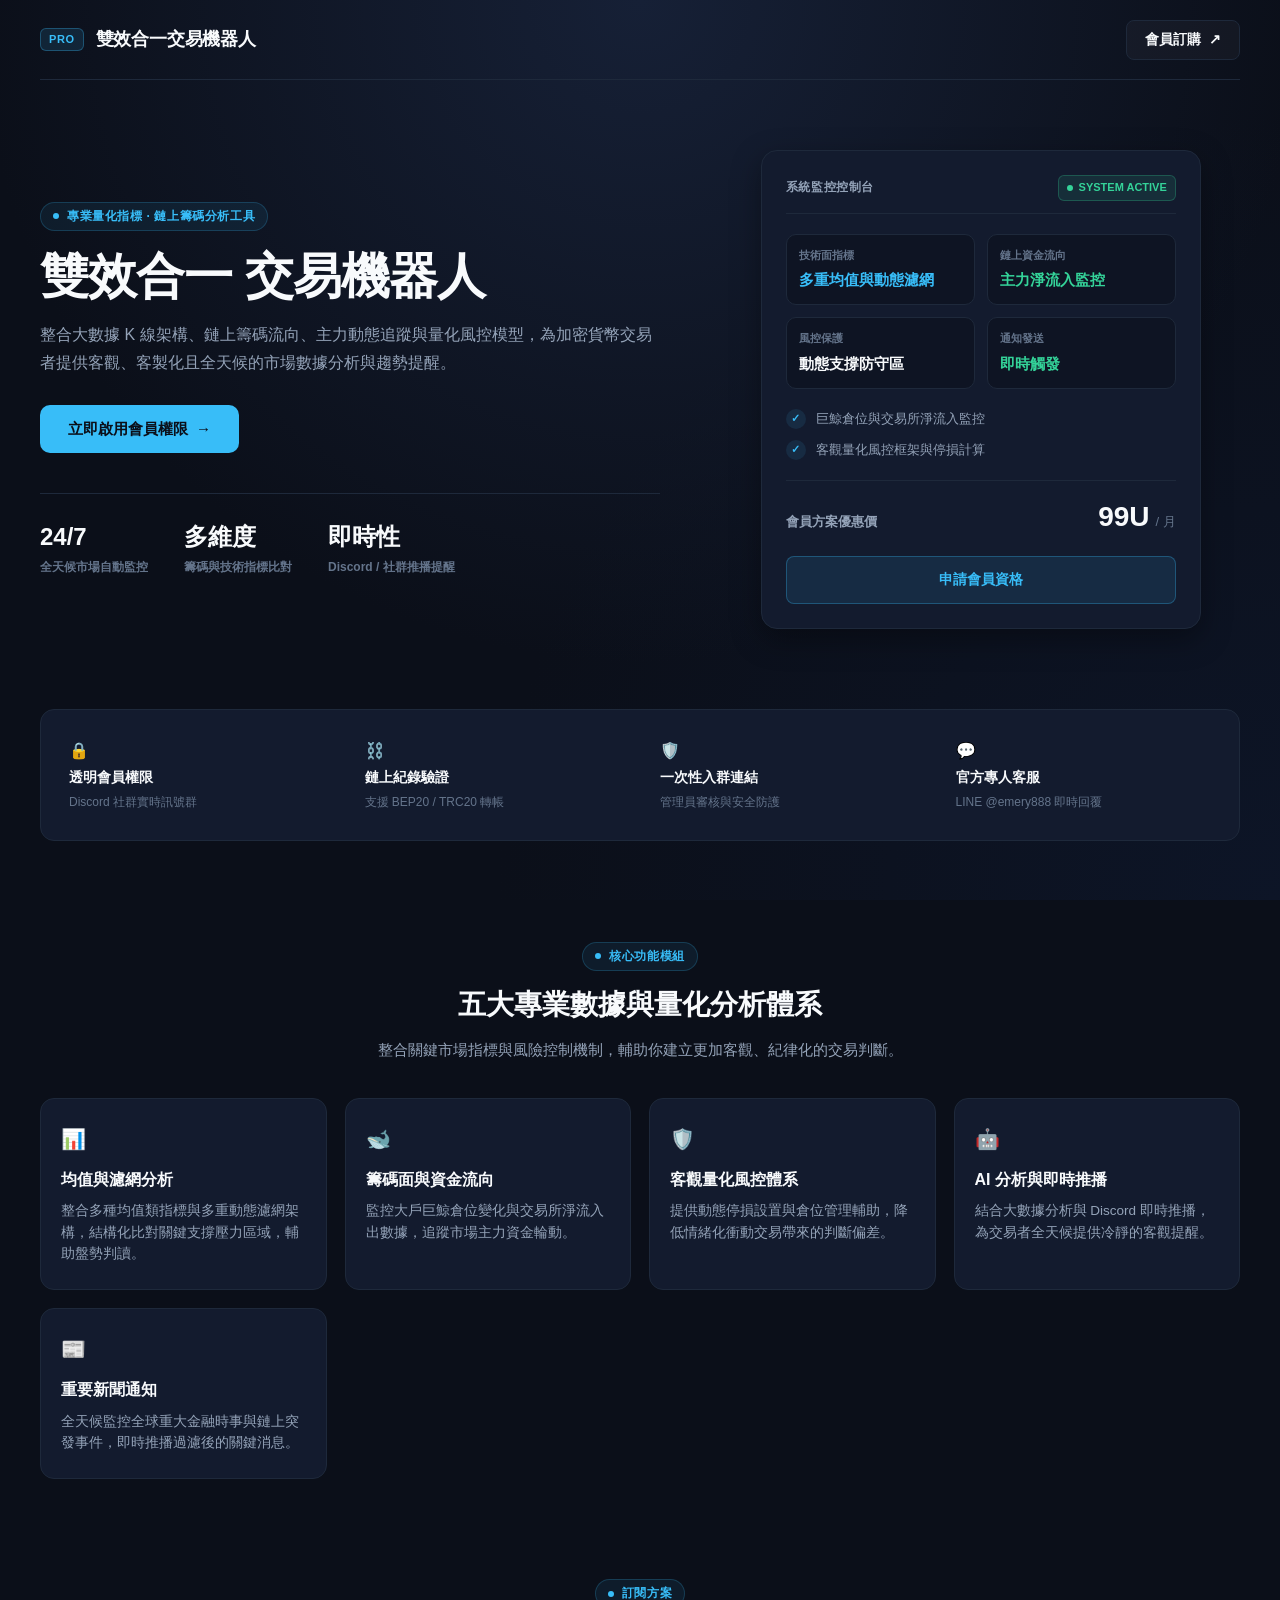
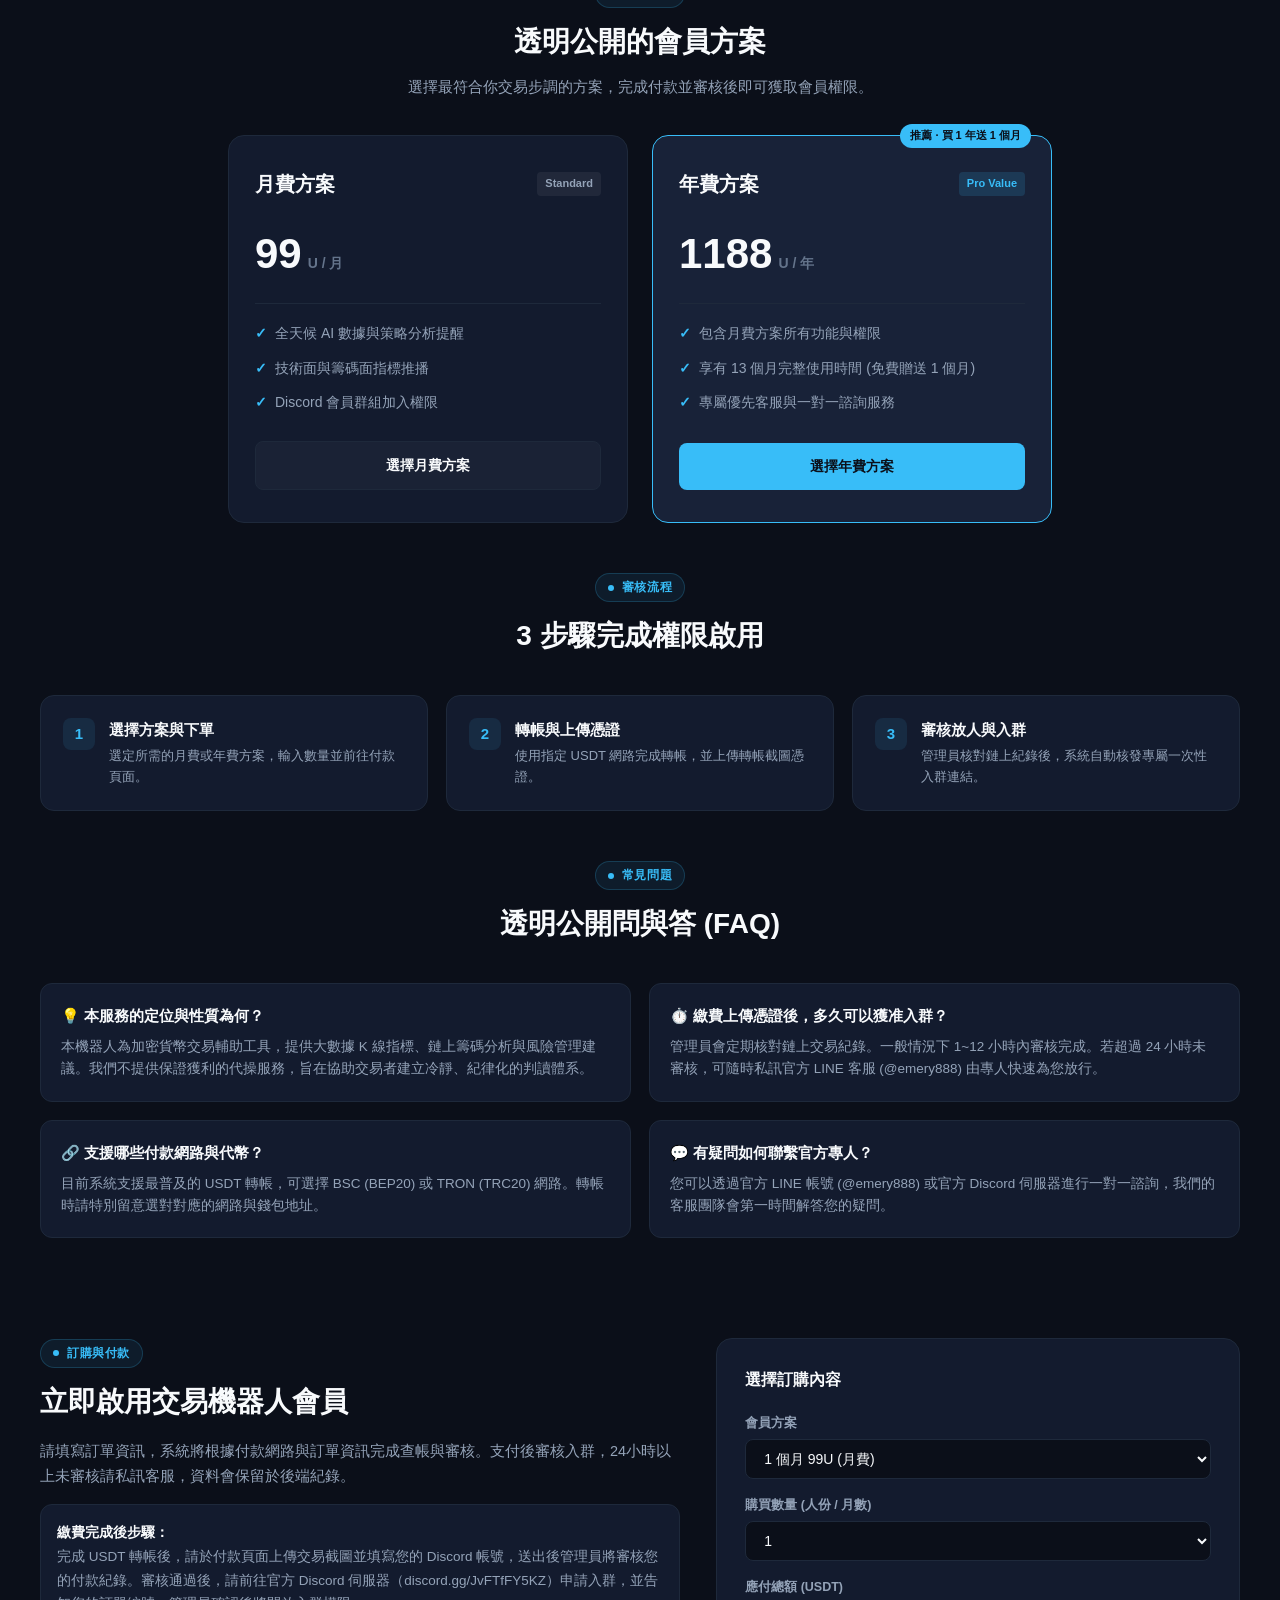
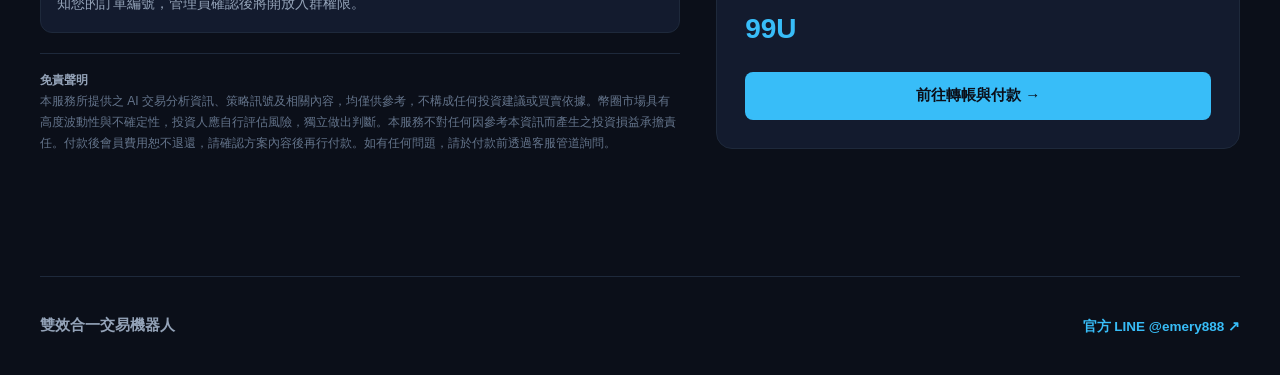
==== commit baec85d1: "Add files via upload" ====
--- a/index.html
+++ b/index.html
@@ -142,7 +142,7 @@
             <span class="label-dot"></span>
             核心功能模組
           </span>
-          <h2>四大專業數據與量化分析體系</h2>
+          <h2>五大專業數據與量化分析體系</h2>
           <p>整合關鍵市場指標與風險控制機制，輔助你建立更加客觀、紀律化的交易判斷。</p>
         </div>
 
@@ -166,6 +166,11 @@
             <span class="feature-icon">🤖</span>
             <h3>AI 分析與即時推播</h3>
             <p>結合大數據分析與 Discord 即時推播，為交易者全天候提供冷靜的客觀提醒。</p>
+          </article>
+          <article class="feature-card">
+            <span class="feature-icon">📰</span>
+            <h3>重要新聞通知</h3>
+            <p>全天候監控全球重大金融時事與鏈上突發事件，即時推播過濾後的關鍵消息。</p>
           </article>
         </div>
       </section>
--- a/styles.css
+++ b/styles.css
@@ -366,7 +366,7 @@
 /* 功能模組網格 */
 .feature-grid {
   display: grid;
-  grid-template-columns: repeat(4, 1fr);
+  grid-template-columns: repeat(auto-fit, minmax(260px, 1fr));
   gap: 18px;
 }
 
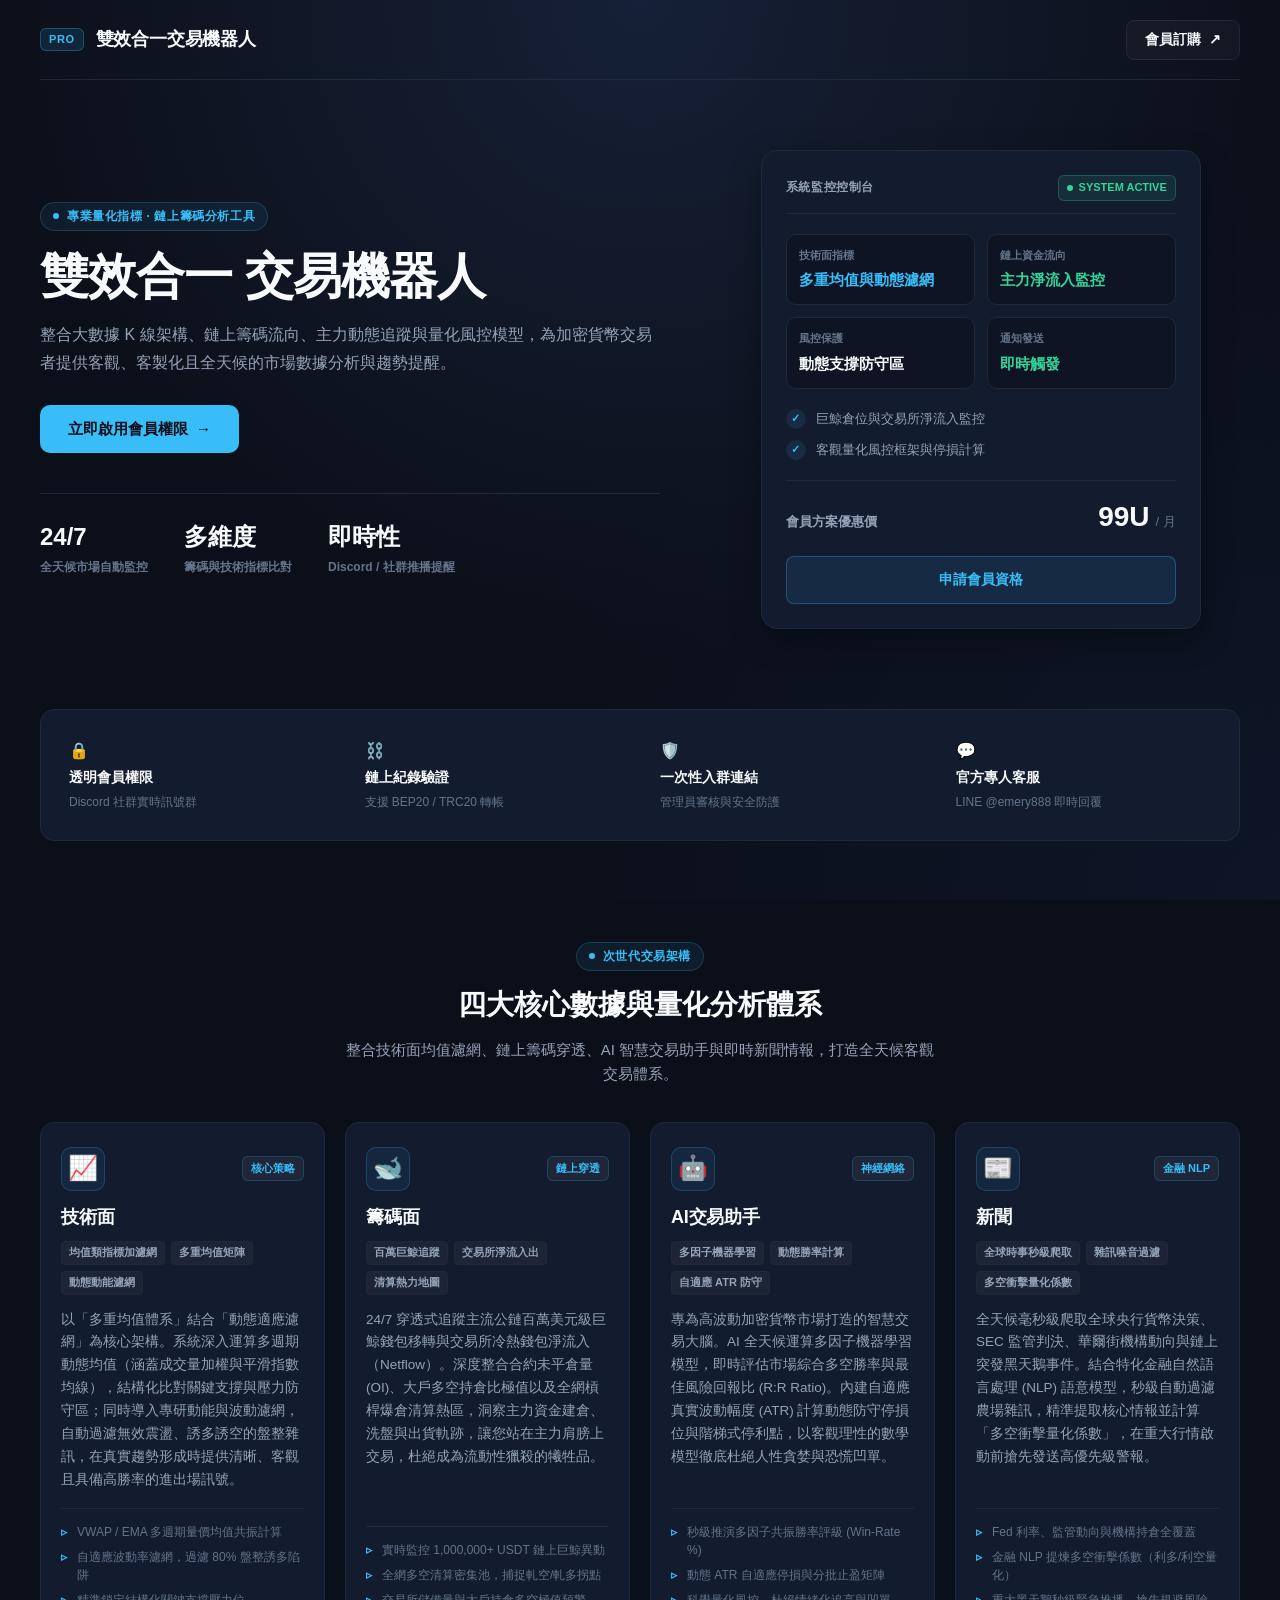
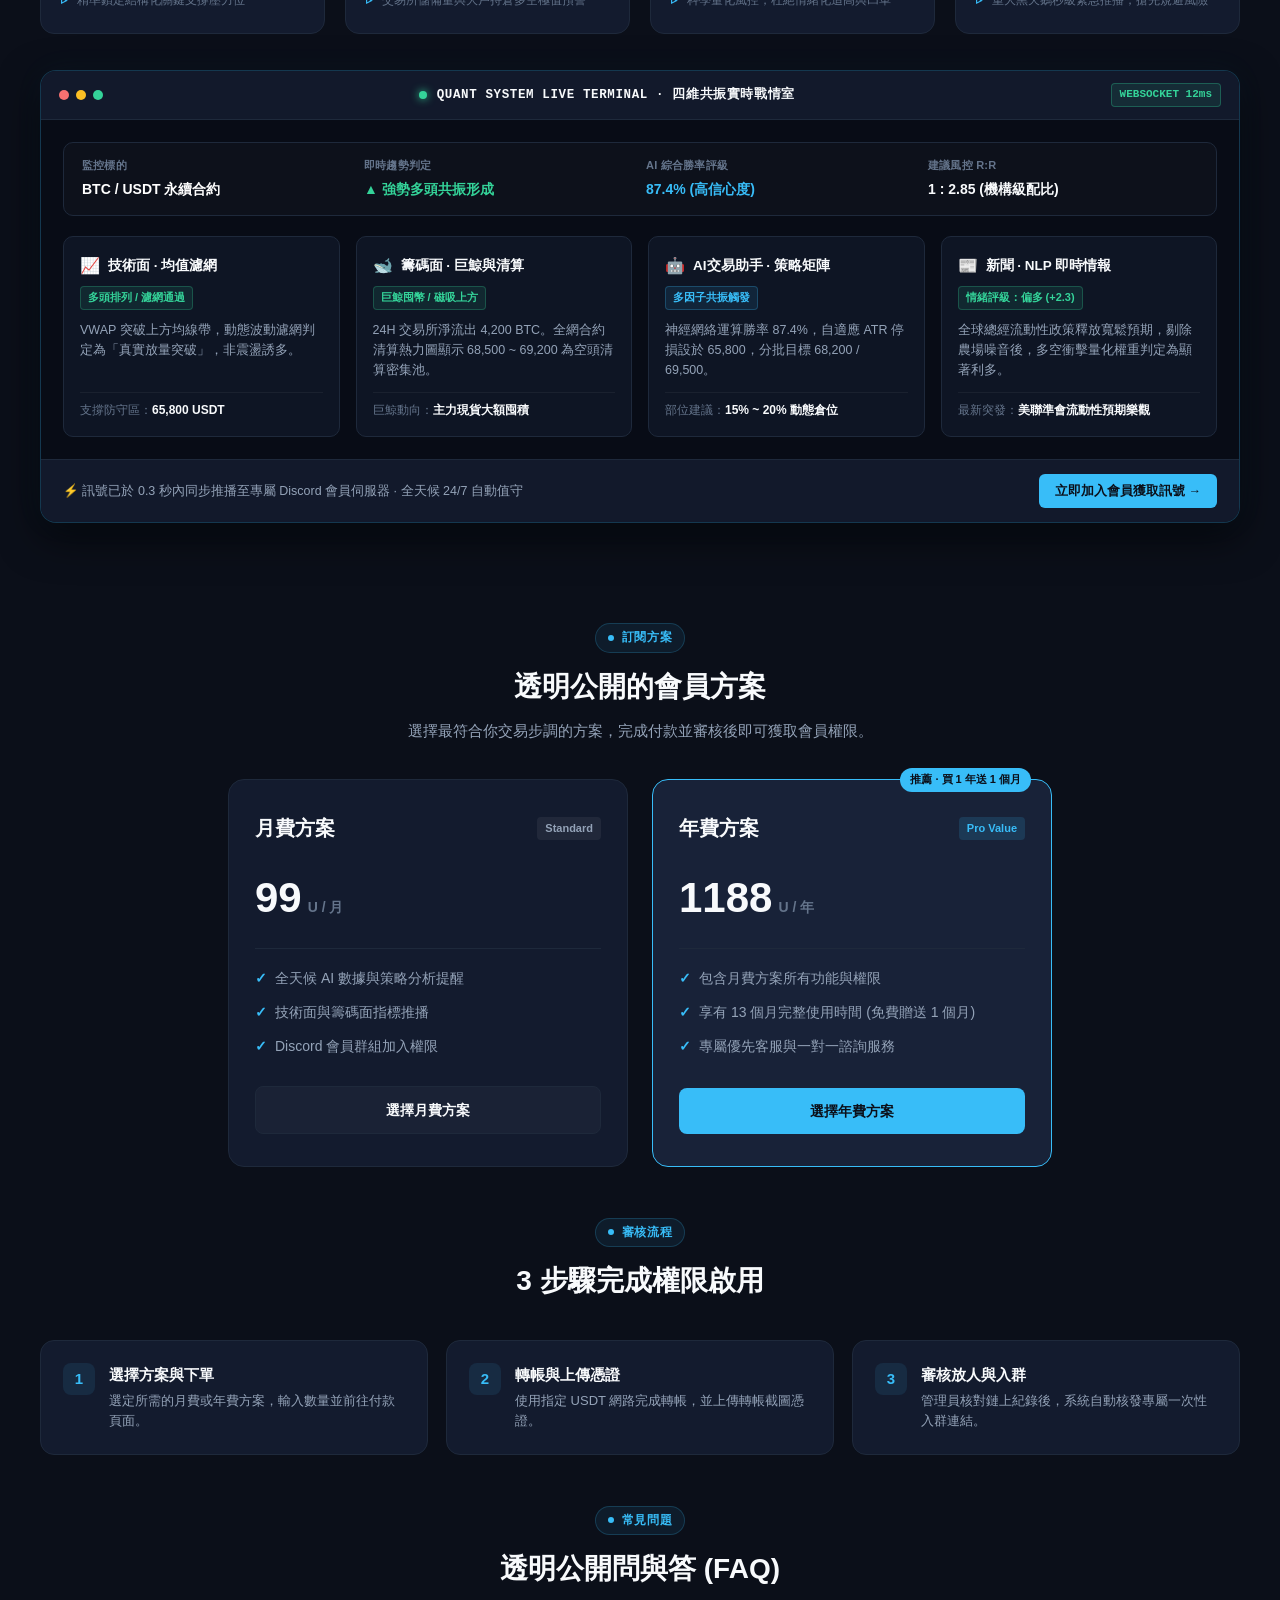
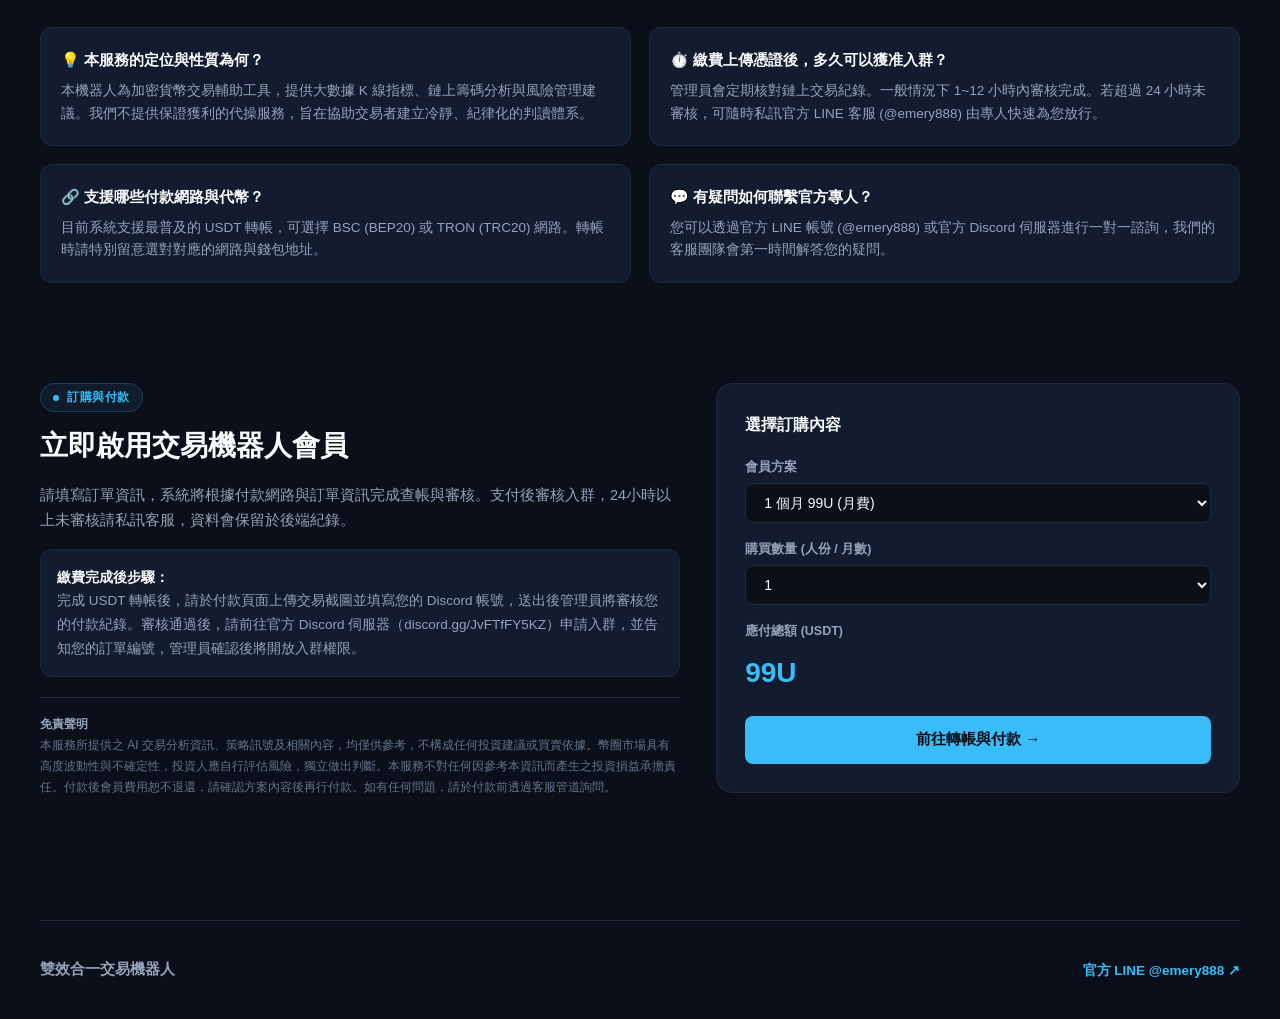
==== commit 9fbbf468: "Add files via upload" ====
--- a/index.html
+++ b/index.html
@@ -140,38 +140,178 @@
         <div class="section-title centered">
           <span class="section-label">
             <span class="label-dot"></span>
-            核心功能模組
+            次世代交易架構
           </span>
-          <h2>五大專業數據與量化分析體系</h2>
-          <p>整合關鍵市場指標與風險控制機制，輔助你建立更加客觀、紀律化的交易判斷。</p>
-        </div>
-
-        <div class="feature-grid">
-          <article class="feature-card">
-            <span class="feature-icon">📊</span>
-            <h3>均值與濾網分析</h3>
-            <p>整合多種均值類指標與多重動態濾網架構，結構化比對關鍵支撐壓力區域，輔助盤勢判讀。</p>
-          </article>
-          <article class="feature-card">
-            <span class="feature-icon">🐋</span>
-            <h3>籌碼面與資金流向</h3>
-            <p>監控大戶巨鯨倉位變化與交易所淨流入出數據，追蹤市場主力資金輪動。</p>
-          </article>
-          <article class="feature-card">
-            <span class="feature-icon">🛡️</span>
-            <h3>客觀量化風控體系</h3>
-            <p>提供動態停損設置與倉位管理輔助，降低情緒化衝動交易帶來的判斷偏差。</p>
-          </article>
-          <article class="feature-card">
-            <span class="feature-icon">🤖</span>
-            <h3>AI 分析與即時推播</h3>
-            <p>結合大數據分析與 Discord 即時推播，為交易者全天候提供冷靜的客觀提醒。</p>
-          </article>
-          <article class="feature-card">
-            <span class="feature-icon">📰</span>
-            <h3>重要新聞通知</h3>
-            <p>全天候監控全球重大金融時事與鏈上突發事件，即時推播過濾後的關鍵消息。</p>
-          </article>
+          <h2>四大核心數據與量化分析體系</h2>
+          <p>整合技術面均值濾網、鏈上籌碼穿透、AI 智慧交易助手與即時新聞情報，打造全天候客觀交易體系。</p>
+        </div>
+
+        <div class="feature-grid four-cols">
+          <!-- 1. 技術面 -->
+          <article class="feature-card tech-card">
+            <div class="feature-card-header">
+              <span class="feature-icon">📈</span>
+              <span class="feature-tag">核心策略</span>
+            </div>
+            <h3>技術面</h3>
+            <div class="feature-badge-row">
+              <span class="badge-pill">均值類指標加濾網</span>
+              <span class="badge-pill">多重均值矩陣</span>
+              <span class="badge-pill">動態動能濾網</span>
+            </div>
+            <p>以「多重均值體系」結合「動態適應濾網」為核心架構。系統深入運算多週期動態均值（涵蓋成交量加權與平滑指數均線），結構化比對關鍵支撐與壓力防守區；同時導入專研動能與波動濾網，自動過濾無效震盪、誘多誘空的盤整雜訊，在真實趨勢形成時提供清晰、客觀且具備高勝率的進出場訊號。</p>
+            <ul class="feature-points">
+              <li>VWAP / EMA 多週期量價均值共振計算</li>
+              <li>自適應波動率濾網，過濾 80% 盤整誘多陷阱</li>
+              <li>精準鎖定結構化關鍵支撐壓力位</li>
+            </ul>
+          </article>
+
+          <!-- 2. 籌碼面 -->
+          <article class="feature-card tech-card">
+            <div class="feature-card-header">
+              <span class="feature-icon">🐋</span>
+              <span class="feature-tag">鏈上穿透</span>
+            </div>
+            <h3>籌碼面</h3>
+            <div class="feature-badge-row">
+              <span class="badge-pill">百萬巨鯨追蹤</span>
+              <span class="badge-pill">交易所淨流入出</span>
+              <span class="badge-pill">清算熱力地圖</span>
+            </div>
+            <p>24/7 穿透式追蹤主流公鏈百萬美元級巨鯨錢包移轉與交易所冷熱錢包淨流入（Netflow）。深度整合合約未平倉量 (OI)、大戶多空持倉比極值以及全網槓桿爆倉清算熱區，洞察主力資金建倉、洗盤與出貨軌跡，讓您站在主力肩膀上交易，杜絕成為流動性獵殺的犧牲品。</p>
+            <ul class="feature-points">
+              <li>實時監控 1,000,000+ USDT 鏈上巨鯨異動</li>
+              <li>全網多空清算密集池，捕捉軋空/軋多拐點</li>
+              <li>交易所儲備量與大戶持倉多空極值預警</li>
+            </ul>
+          </article>
+
+          <!-- 3. AI交易助手 -->
+          <article class="feature-card tech-card">
+            <div class="feature-card-header">
+              <span class="feature-icon">🤖</span>
+              <span class="feature-tag">神經網絡</span>
+            </div>
+            <h3>AI交易助手</h3>
+            <div class="feature-badge-row">
+              <span class="badge-pill">多因子機器學習</span>
+              <span class="badge-pill">動態勝率計算</span>
+              <span class="badge-pill">自適應 ATR 防守</span>
+            </div>
+            <p>專為高波動加密貨幣市場打造的智慧交易大腦。AI 全天候運算多因子機器學習模型，即時評估市場綜合多空勝率與最佳風險回報比 (R:R Ratio)。內建自適應真實波動幅度 (ATR) 計算動態防守停損位與階梯式停利點，以客觀理性的數學模型徹底杜絕人性貪婪與恐慌凹單。</p>
+            <ul class="feature-points">
+              <li>秒級推演多因子共振勝率評級 (Win-Rate %)</li>
+              <li>動態 ATR 自適應停損與分批止盈矩陣</li>
+              <li>科學量化風控，杜絕情緒化追高與凹單</li>
+            </ul>
+          </article>
+
+          <!-- 4. 新聞 -->
+          <article class="feature-card tech-card">
+            <div class="feature-card-header">
+              <span class="feature-icon">📰</span>
+              <span class="feature-tag">金融 NLP</span>
+            </div>
+            <h3>新聞</h3>
+            <div class="feature-badge-row">
+              <span class="badge-pill">全球時事秒級爬取</span>
+              <span class="badge-pill">雜訊噪音過濾</span>
+              <span class="badge-pill">多空衝擊量化係數</span>
+            </div>
+            <p>全天候毫秒級爬取全球央行貨幣決策、SEC 監管判決、華爾街機構動向與鏈上突發黑天鵝事件。結合特化金融自然語言處理 (NLP) 語意模型，秒級自動過濾農場雜訊，精準提取核心情報並計算「多空衝擊量化係數」，在重大行情啟動前搶先發送高優先級警報。</p>
+            <ul class="feature-points">
+              <li>Fed 利率、監管動向與機構持倉全覆蓋</li>
+              <li>金融 NLP 提煉多空衝擊係數（利多/利空量化）</li>
+              <li>重大黑天鵝秒級緊急推播，搶先規避風險</li>
+            </ul>
+          </article>
+        </div>
+
+        <!-- 實時訊號戰情室終端面板 (Live Terminal Preview) -->
+        <div class="live-terminal-wrapper">
+          <div class="terminal-card">
+            <div class="terminal-header">
+              <div class="terminal-dots">
+                <span class="dot red"></span>
+                <span class="dot yellow"></span>
+                <span class="dot green"></span>
+              </div>
+              <div class="terminal-title">
+                <span class="status-pulse"></span>
+                <span>QUANT SYSTEM LIVE TERMINAL · 四維共振實時戰情室</span>
+              </div>
+              <div class="terminal-badge">WEBSOCKET 12ms</div>
+            </div>
+
+            <div class="terminal-body">
+              <div class="terminal-info-bar">
+                <div class="terminal-info-item">
+                  <span class="t-label">監控標的</span>
+                  <span class="t-value highlight">BTC / USDT 永續合約</span>
+                </div>
+                <div class="terminal-info-item">
+                  <span class="t-label">即時趨勢判定</span>
+                  <span class="t-value green">▲ 強勢多頭共振形成</span>
+                </div>
+                <div class="terminal-info-item">
+                  <span class="t-label">AI 綜合勝率評級</span>
+                  <span class="t-value accent">87.4% (高信心度)</span>
+                </div>
+                <div class="terminal-info-item">
+                  <span class="t-label">建議風控 R:R</span>
+                  <span class="t-value">1 : 2.85 (機構級配比)</span>
+                </div>
+              </div>
+
+              <div class="terminal-grid">
+                <div class="terminal-pillar">
+                  <div class="pillar-head">
+                    <span class="p-icon">📈</span>
+                    <span class="p-name">技術面 · 均值濾網</span>
+                  </div>
+                  <div class="pillar-status good">多頭排列 / 濾網通過</div>
+                  <p class="pillar-desc">VWAP 突破上方均線帶，動態波動濾網判定為「真實放量突破」，非震盪誘多。</p>
+                  <div class="pillar-data">支撐防守區：<b>65,800 USDT</b></div>
+                </div>
+
+                <div class="terminal-pillar">
+                  <div class="pillar-head">
+                    <span class="p-icon">🐋</span>
+                    <span class="p-name">籌碼面 · 巨鯨與清算</span>
+                  </div>
+                  <div class="pillar-status good">巨鯨囤幣 / 磁吸上方</div>
+                  <p class="pillar-desc">24H 交易所淨流出 4,200 BTC。全網合約清算熱力圖顯示 68,500 ~ 69,200 為空頭清算密集池。</p>
+                  <div class="pillar-data">巨鯨動向：<b>主力現貨大額囤積</b></div>
+                </div>
+
+                <div class="terminal-pillar">
+                  <div class="pillar-head">
+                    <span class="p-icon">🤖</span>
+                    <span class="p-name">AI交易助手 · 策略矩陣</span>
+                  </div>
+                  <div class="pillar-status accent">多因子共振觸發</div>
+                  <p class="pillar-desc">神經網絡運算勝率 87.4%，自適應 ATR 停損設於 65,800，分批目標 68,200 / 69,500。</p>
+                  <div class="pillar-data">部位建議：<b>15% ~ 20% 動態倉位</b></div>
+                </div>
+
+                <div class="terminal-pillar">
+                  <div class="pillar-head">
+                    <span class="p-icon">📰</span>
+                    <span class="p-name">新聞 · NLP 即時情報</span>
+                  </div>
+                  <div class="pillar-status good">情緒評級：偏多 (+2.3)</div>
+                  <p class="pillar-desc">全球總經流動性政策釋放寬鬆預期，剔除農場噪音後，多空衝擊量化權重判定為顯著利多。</p>
+                  <div class="pillar-data">最新突發：<b>美聯準會流動性預期樂觀</b></div>
+                </div>
+              </div>
+            </div>
+
+            <div class="terminal-footer">
+              <span class="t-foot-text">⚡ 訊號已於 0.3 秒內同步推播至專屬 Discord 會員伺服器 · 全天候 24/7 自動值守</span>
+              <a href="#checkout" class="t-foot-btn">立即加入會員獲取訊號 →</a>
+            </div>
+          </div>
         </div>
       </section>
 
--- a/styles.css
+++ b/styles.css
@@ -370,27 +370,347 @@
   gap: 18px;
 }
 
+.feature-grid.four-cols {
+  grid-template-columns: repeat(auto-fit, minmax(265px, 1fr));
+  gap: 20px;
+}
+
 .feature-card {
   background: var(--panel);
   border: 1px solid var(--line);
   border-radius: 14px;
   padding: 24px 20px;
-  transition: all 0.2s ease;
+  transition: all 0.25s ease;
+  display: flex;
+  flex-direction: column;
+  position: relative;
+  overflow: hidden;
+}
+
+.feature-card::before {
+  content: "";
+  position: absolute;
+  top: 0;
+  left: 0;
+  right: 0;
+  height: 2px;
+  background: linear-gradient(90deg, transparent, rgba(56, 189, 248, 0.4), transparent);
+  opacity: 0;
+  transition: opacity 0.3s ease;
 }
 
 .feature-card:hover {
-  border-color: rgba(56, 189, 248, 0.3);
-  transform: translateY(-2px);
+  border-color: rgba(56, 189, 248, 0.35);
+  transform: translateY(-3px);
+  box-shadow: 0 12px 28px rgba(0, 0, 0, 0.4), 0 0 20px rgba(56, 189, 248, 0.08);
+}
+
+.feature-card:hover::before {
+  opacity: 1;
+}
+
+.feature-card-header {
+  display: flex;
+  align-items: center;
+  justify-content: space-between;
+  margin-bottom: 12px;
 }
 
 .feature-icon {
-  font-size: 20px;
-  margin-bottom: 12px;
+  font-size: 24px;
+  display: inline-flex;
+  align-items: center;
+  justify-content: center;
+  width: 44px;
+  height: 44px;
+  border-radius: 10px;
+  background: rgba(56, 189, 248, 0.08);
+  border: 1px solid rgba(56, 189, 248, 0.2);
+}
+
+.feature-tag {
+  font-size: 11px;
+  font-weight: 700;
+  padding: 3px 8px;
+  border-radius: 6px;
+  background: rgba(255, 255, 255, 0.05);
+  color: var(--accent);
+  border: 1px solid rgba(56, 189, 248, 0.2);
+}
+
+.feature-card h3 {
+  font-size: 18px;
+  font-weight: 800;
+  margin: 0 0 10px;
+  color: var(--text);
+  letter-spacing: -0.01em;
+}
+
+.feature-badge-row {
+  display: flex;
+  flex-wrap: wrap;
+  gap: 6px;
+  margin-bottom: 14px;
+}
+
+.badge-pill {
+  font-size: 11px;
+  font-weight: 600;
+  padding: 2px 7px;
+  border-radius: 4px;
+  background: rgba(255, 255, 255, 0.04);
+  border: 1px solid var(--line);
+  color: var(--muted);
+}
+
+.feature-card p {
+  color: var(--muted);
+  font-size: 13.5px;
+  line-height: 1.7;
+  margin: 0 0 16px;
+  flex-grow: 1;
+}
+
+.feature-points {
+  list-style: none;
+  padding: 0;
+  margin: 0;
+  border-top: 1px solid var(--line);
+  padding-top: 14px;
+  display: flex;
+  flex-direction: column;
+  gap: 7px;
+}
+
+.feature-points li {
+  font-size: 12px;
+  color: var(--subtle);
+  position: relative;
+  padding-left: 16px;
+  line-height: 1.5;
+}
+
+.feature-points li::before {
+  content: "▹";
+  position: absolute;
+  left: 0;
+  color: var(--accent);
+  font-weight: 800;
+}
+
+/* 實時戰情室終端面板 (Live Terminal) */
+.live-terminal-wrapper {
+  margin-top: 36px;
+}
+
+.terminal-card {
+  background: #080c16;
+  border: 1px solid rgba(56, 189, 248, 0.25);
+  border-radius: 16px;
+  box-shadow: 0 14px 40px rgba(0, 0, 0, 0.6), 0 0 30px rgba(56, 189, 248, 0.05);
+  overflow: hidden;
+}
+
+.terminal-header {
+  background: rgba(19, 27, 46, 0.9);
+  padding: 12px 18px;
+  border-bottom: 1px solid var(--line);
+  display: flex;
+  align-items: center;
+  justify-content: space-between;
+  gap: 12px;
+}
+
+.terminal-dots {
+  display: flex;
+  gap: 7px;
+}
+
+.terminal-dots .dot {
+  width: 10px;
+  height: 10px;
+  border-radius: 50%;
+}
+.dot.red { background: #f87171; }
+.dot.yellow { background: #fbbf24; }
+.dot.green { background: #34d399; }
+
+.terminal-title {
+  display: flex;
+  align-items: center;
+  gap: 10px;
+  font-family: monospace;
+  font-size: 12.5px;
+  font-weight: 700;
+  color: var(--text);
+  letter-spacing: 0.05em;
+}
+
+.status-pulse {
+  width: 8px;
+  height: 8px;
+  border-radius: 50%;
+  background: var(--green);
+  box-shadow: 0 0 8px var(--green);
+  animation: pulseGreen 2s infinite;
+}
+
+@keyframes pulseGreen {
+  0% { transform: scale(0.95); opacity: 0.7; }
+  50% { transform: scale(1.2); opacity: 1; }
+  100% { transform: scale(0.95); opacity: 0.7; }
+}
+
+.terminal-badge {
+  font-family: monospace;
+  font-size: 11px;
+  padding: 2px 8px;
+  border-radius: 4px;
+  background: rgba(52, 211, 153, 0.1);
+  color: var(--green);
+  border: 1px solid rgba(52, 211, 153, 0.3);
+  font-weight: 700;
+}
+
+.terminal-body {
+  padding: 22px;
+}
+
+.terminal-info-bar {
+  display: grid;
+  grid-template-columns: repeat(auto-fit, minmax(180px, 1fr));
+  gap: 12px;
+  background: rgba(255, 255, 255, 0.02);
+  border: 1px solid var(--line);
+  border-radius: 10px;
+  padding: 14px 18px;
+  margin-bottom: 20px;
+}
+
+.terminal-info-item {
+  display: flex;
+  flex-direction: column;
+  gap: 4px;
+}
+
+.t-label {
+  font-size: 11px;
+  color: var(--subtle);
+  font-weight: 600;
+  letter-spacing: 0.02em;
+}
+
+.t-value {
+  font-size: 14px;
+  font-weight: 700;
+  color: var(--text);
+}
+
+.t-value.highlight { color: #ffffff; }
+.t-value.green { color: var(--green); }
+.t-value.accent { color: var(--accent); }
+
+.terminal-grid {
+  display: grid;
+  grid-template-columns: repeat(auto-fit, minmax(240px, 1fr));
+  gap: 16px;
+}
+
+.terminal-pillar {
+  background: rgba(19, 27, 46, 0.6);
+  border: 1px solid var(--line);
+  border-radius: 10px;
+  padding: 16px;
+  display: flex;
+  flex-direction: column;
+}
+
+.pillar-head {
+  display: flex;
+  align-items: center;
+  gap: 8px;
+  margin-bottom: 8px;
+}
+
+.p-icon { font-size: 16px; }
+.p-name { font-size: 13.5px; font-weight: 700; color: var(--text); }
+
+.pillar-status {
   display: inline-block;
-}
-
-.feature-card h3 { font-size: 16px; font-weight: 700; margin: 0 0 8px; color: var(--text); }
-.feature-card p { color: var(--muted); font-size: 13.5px; line-height: 1.6; margin: 0; }
+  font-size: 11px;
+  font-weight: 700;
+  padding: 2px 7px;
+  border-radius: 4px;
+  margin-bottom: 10px;
+  align-self: flex-start;
+}
+
+.pillar-status.good {
+  background: rgba(52, 211, 153, 0.1);
+  color: var(--green);
+  border: 1px solid rgba(52, 211, 153, 0.25);
+}
+
+.pillar-status.accent {
+  background: rgba(56, 189, 248, 0.1);
+  color: var(--accent);
+  border: 1px solid rgba(56, 189, 248, 0.25);
+}
+
+.pillar-desc {
+  font-size: 12.5px;
+  color: var(--muted);
+  line-height: 1.6;
+  margin: 0 0 12px;
+  flex-grow: 1;
+}
+
+.pillar-data {
+  font-size: 12px;
+  color: var(--subtle);
+  border-top: 1px solid rgba(255, 255, 255, 0.05);
+  padding-top: 8px;
+}
+
+.pillar-data b {
+  color: var(--text);
+  font-weight: 700;
+}
+
+.terminal-footer {
+  background: rgba(19, 27, 46, 0.9);
+  padding: 14px 22px;
+  border-top: 1px solid var(--line);
+  display: flex;
+  align-items: center;
+  justify-content: space-between;
+  flex-wrap: wrap;
+  gap: 12px;
+}
+
+.t-foot-text {
+  font-size: 12.5px;
+  color: var(--muted);
+  display: flex;
+  align-items: center;
+  gap: 6px;
+}
+
+.t-foot-btn {
+  font-size: 12.5px;
+  font-weight: 700;
+  color: #0b0f19;
+  background: var(--accent);
+  padding: 7px 16px;
+  border-radius: 6px;
+  text-decoration: none;
+  transition: all 0.2s;
+}
+
+.t-foot-btn:hover {
+  background: #7dd3fc;
+  box-shadow: 0 0 12px rgba(56, 189, 248, 0.4);
+}
 
 /* 方案選擇網格 */
 .pricing-grid {
@@ -677,4 +997,9 @@
   .feature-grid { grid-template-columns: 1fr; }
   .pricing-grid { grid-template-columns: 1fr; }
   .process-grid { grid-template-columns: 1fr; }
-}
+  .terminal-grid { grid-template-columns: 1fr; }
+  .terminal-info-bar { grid-template-columns: 1fr 1fr; gap: 10px; }
+  .terminal-footer { flex-direction: column; align-items: flex-start; }
+  .t-foot-btn { width: 100%; text-align: center; }
+}
+
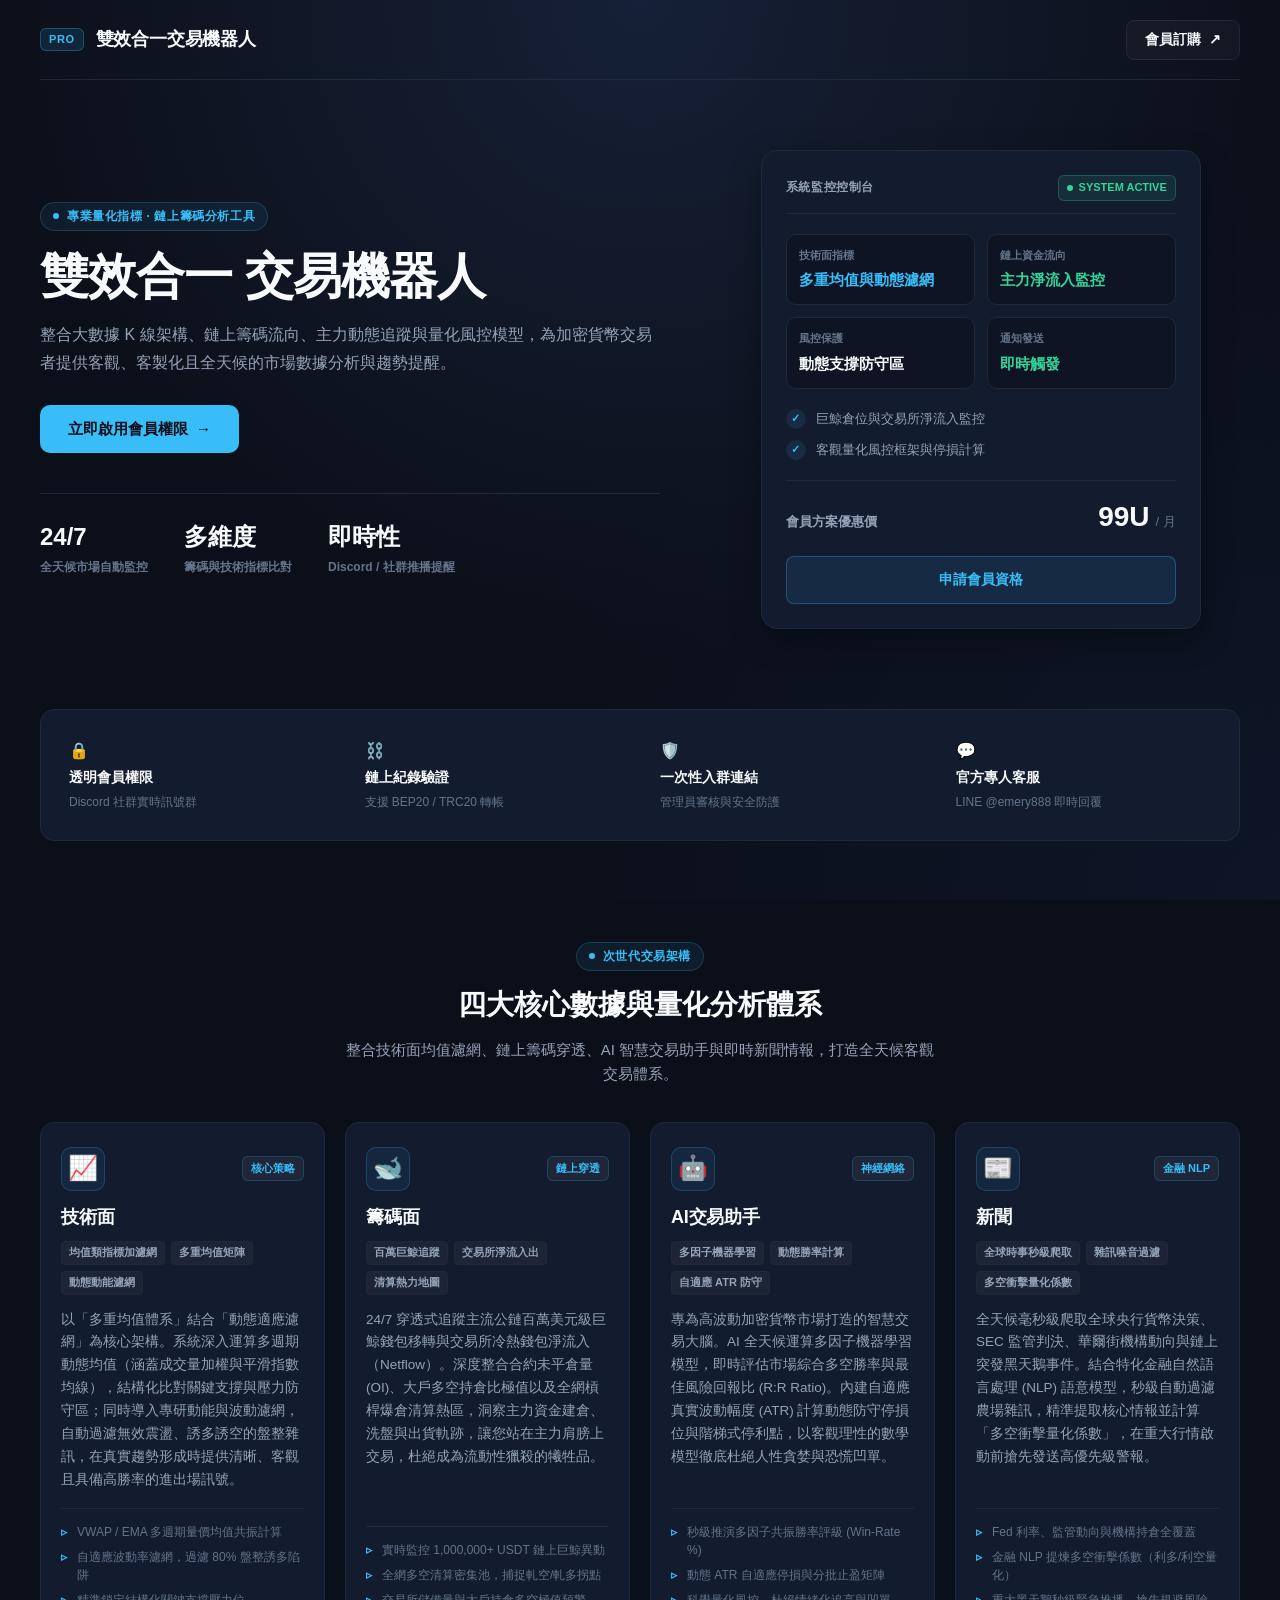
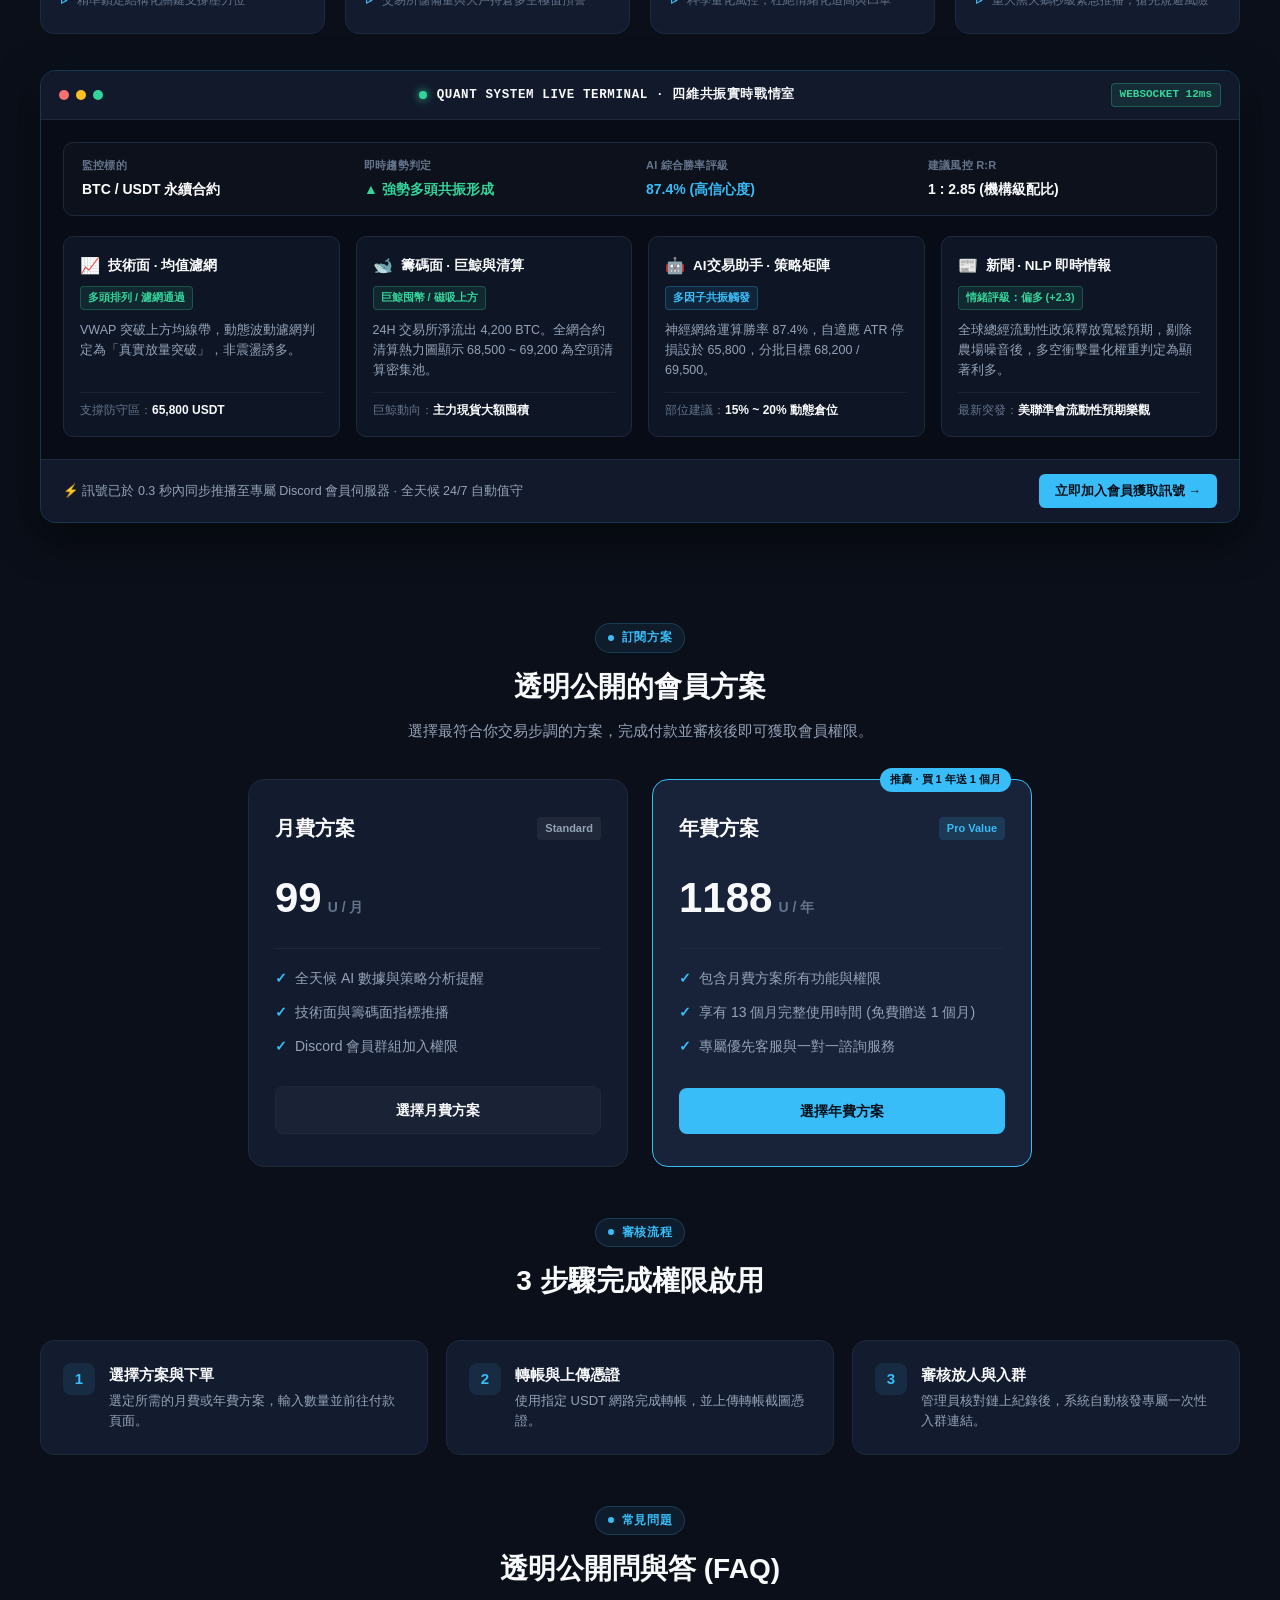
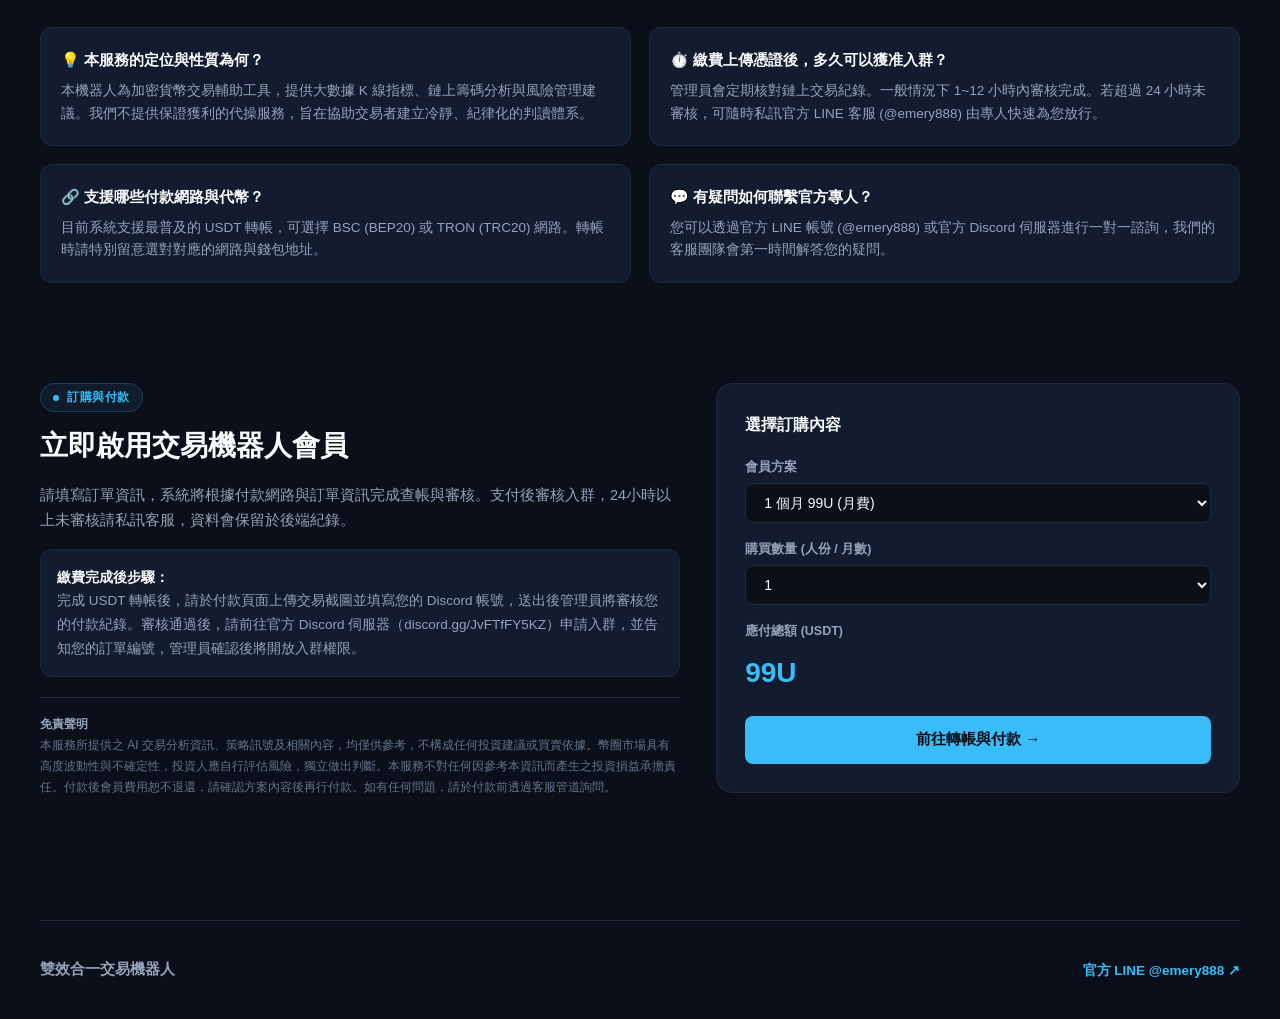
==== commit a8ec8d43: "Add files via upload" ====
--- a/index.html
+++ b/index.html
@@ -341,7 +341,7 @@
               <li>技術面與籌碼面指標推播</li>
               <li>Discord 會員群組加入權限</li>
             </ul>
-            <a class="plan-button" href="#checkout">選擇月費方案</a>
+            <a class="plan-button" href="#checkout" onclick="selectPlan('1M')">選擇月費方案</a>
           </article>
 
           <article class="pricing-card highlighted">
@@ -359,7 +359,7 @@
               <li>享有 13 個月完整使用時間 (免費贈送 1 個月)</li>
               <li>專屬優先客服與一對一諮詢服務</li>
             </ul>
-            <a class="plan-button primary-plan-button" href="#checkout">選擇年費方案</a>
+            <a class="plan-button primary-plan-button" href="#checkout" onclick="selectPlan('1Y')">選擇年費方案</a>
           </article>
         </div>
       </section>
--- a/styles.css
+++ b/styles.css
@@ -715,7 +715,7 @@
 /* 方案選擇網格 */
 .pricing-grid {
   display: grid;
-  grid-template-columns: repeat(2, minmax(280px, 400px));
+  grid-template-columns: repeat(auto-fit, minmax(280px, 380px));
   justify-content: center;
   gap: 24px;
 }
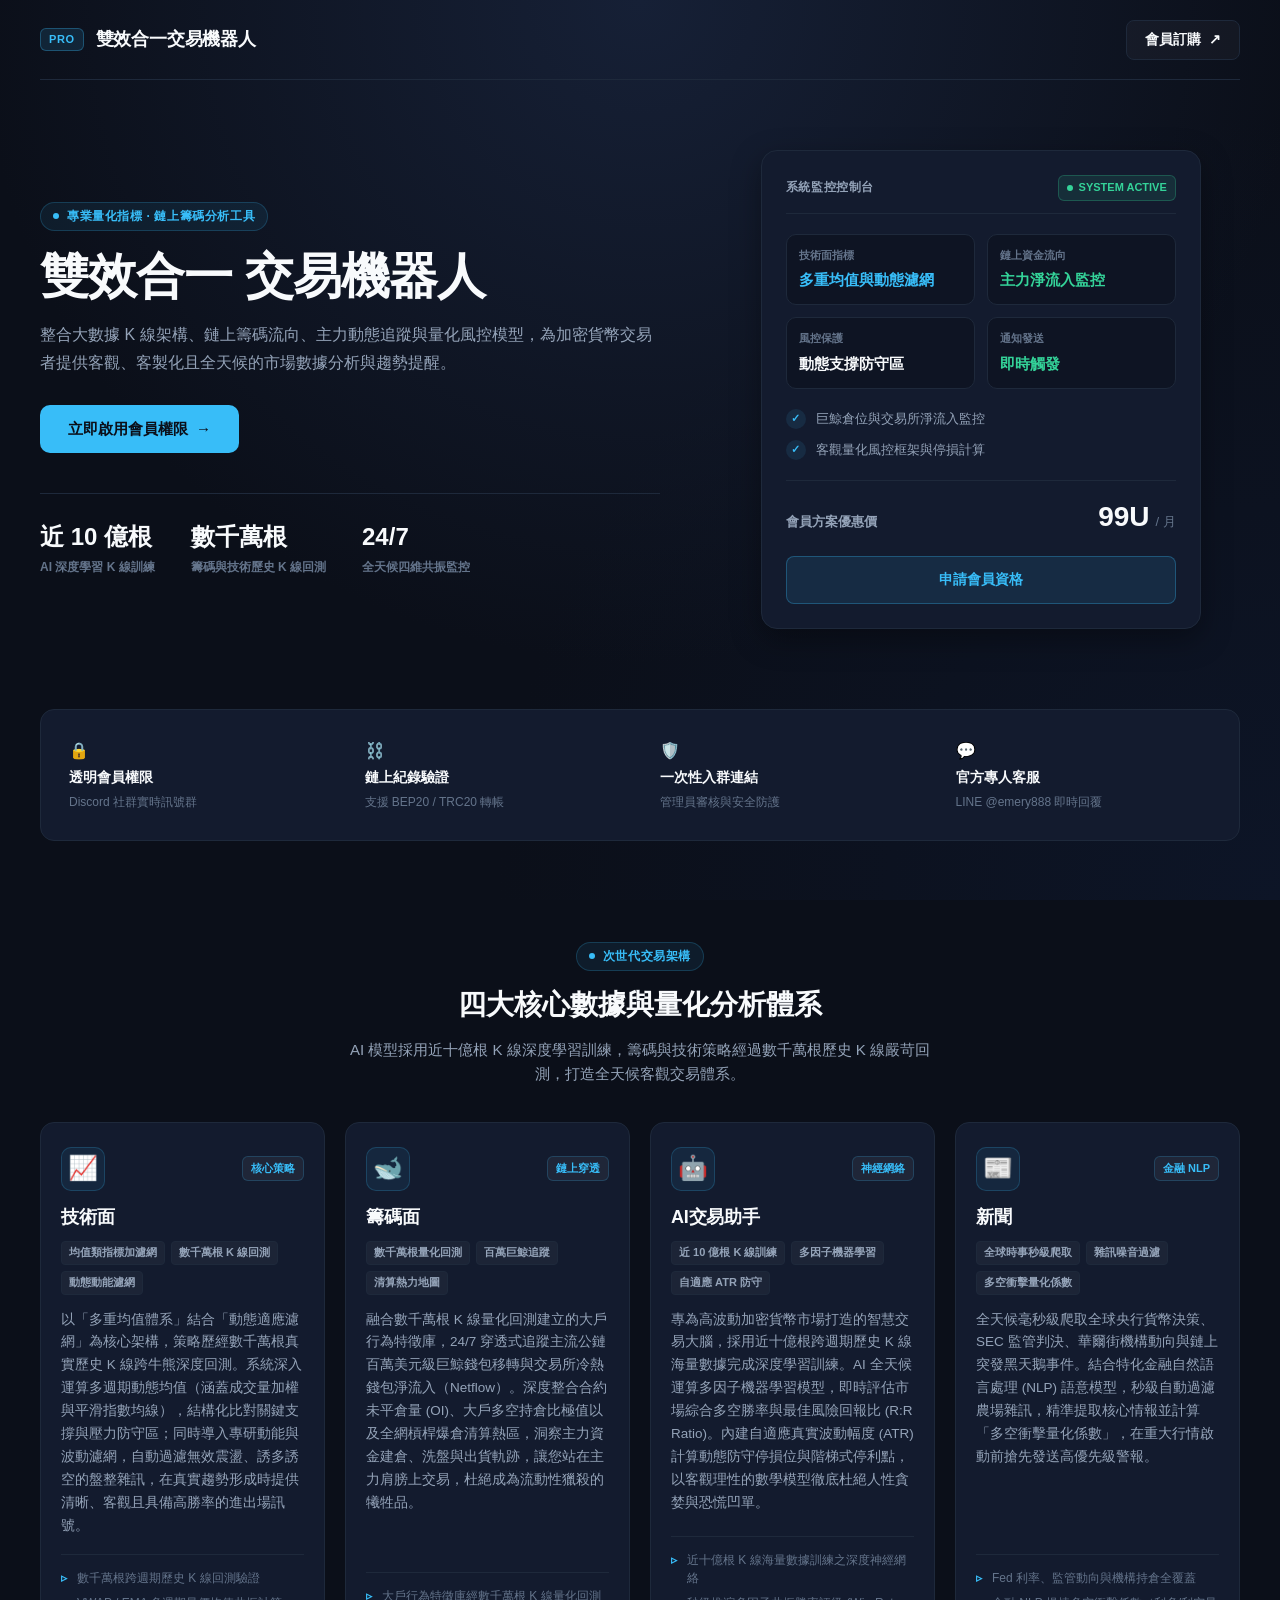
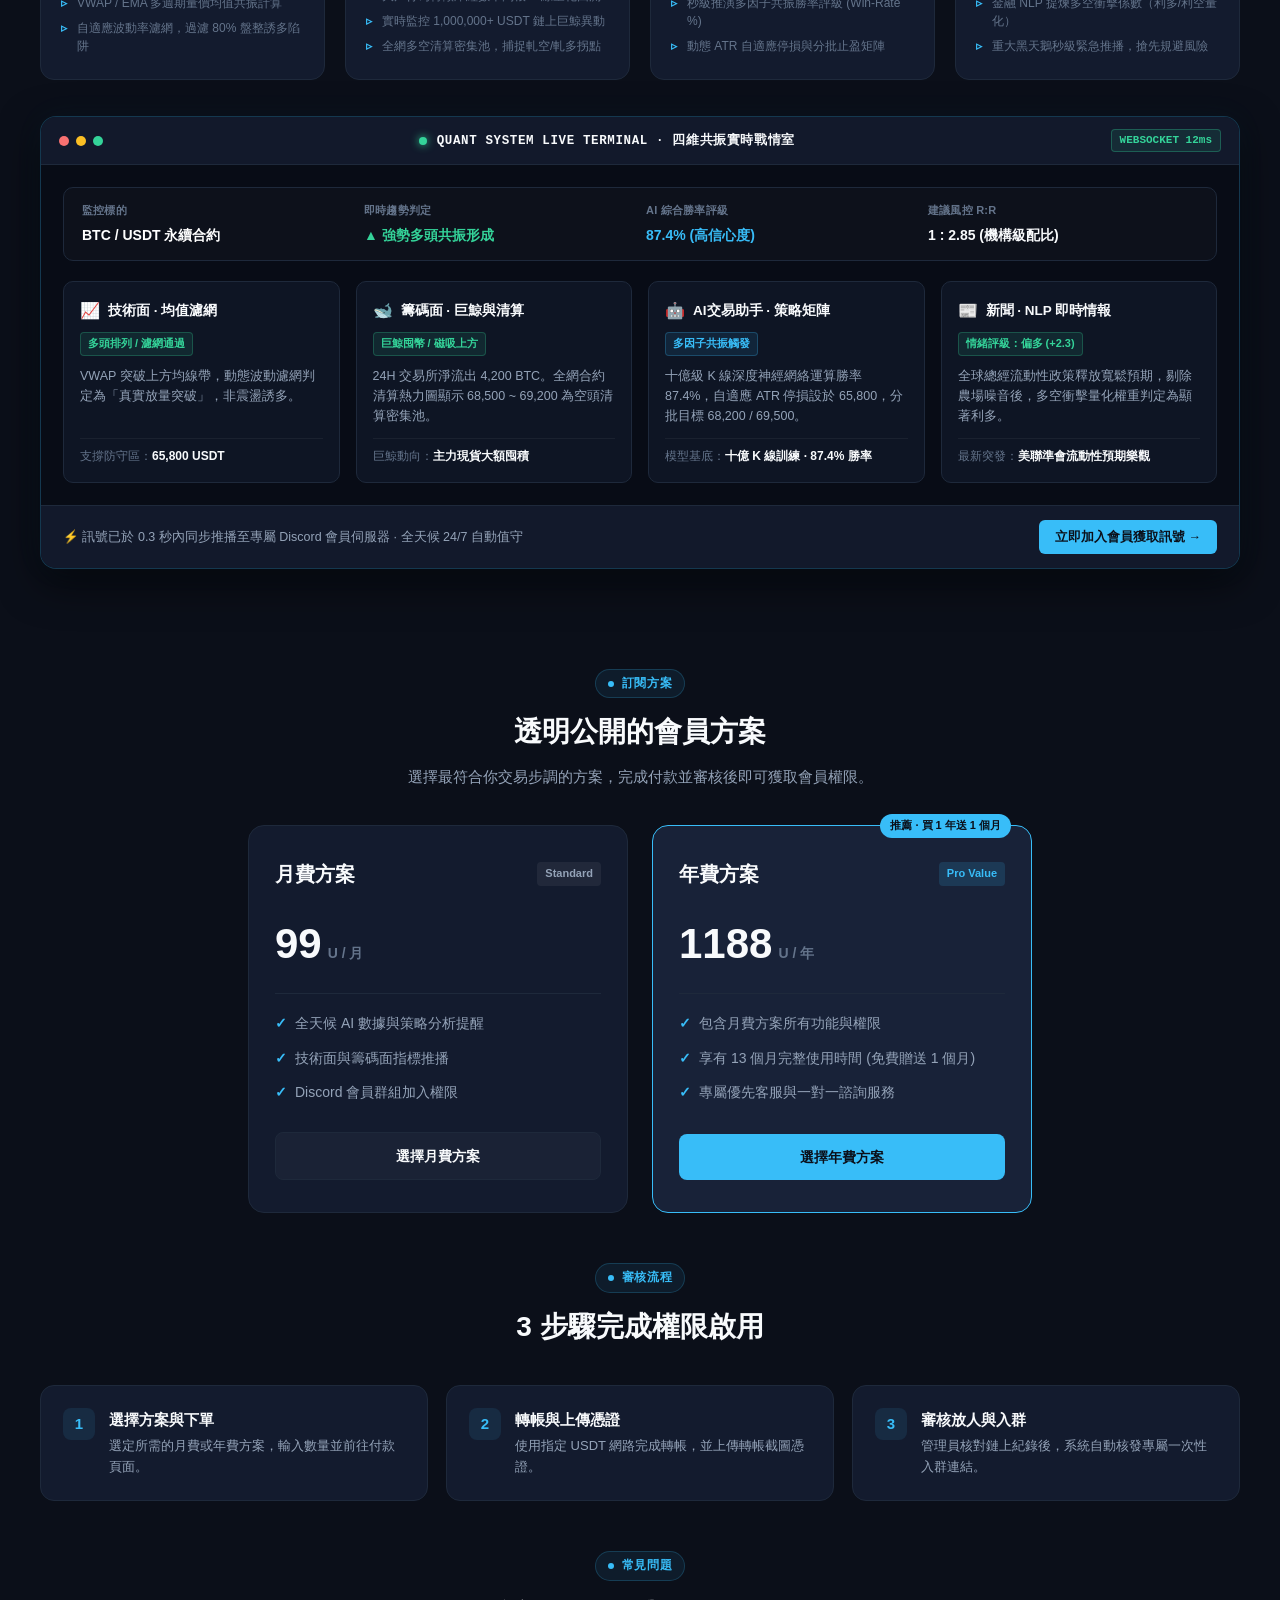
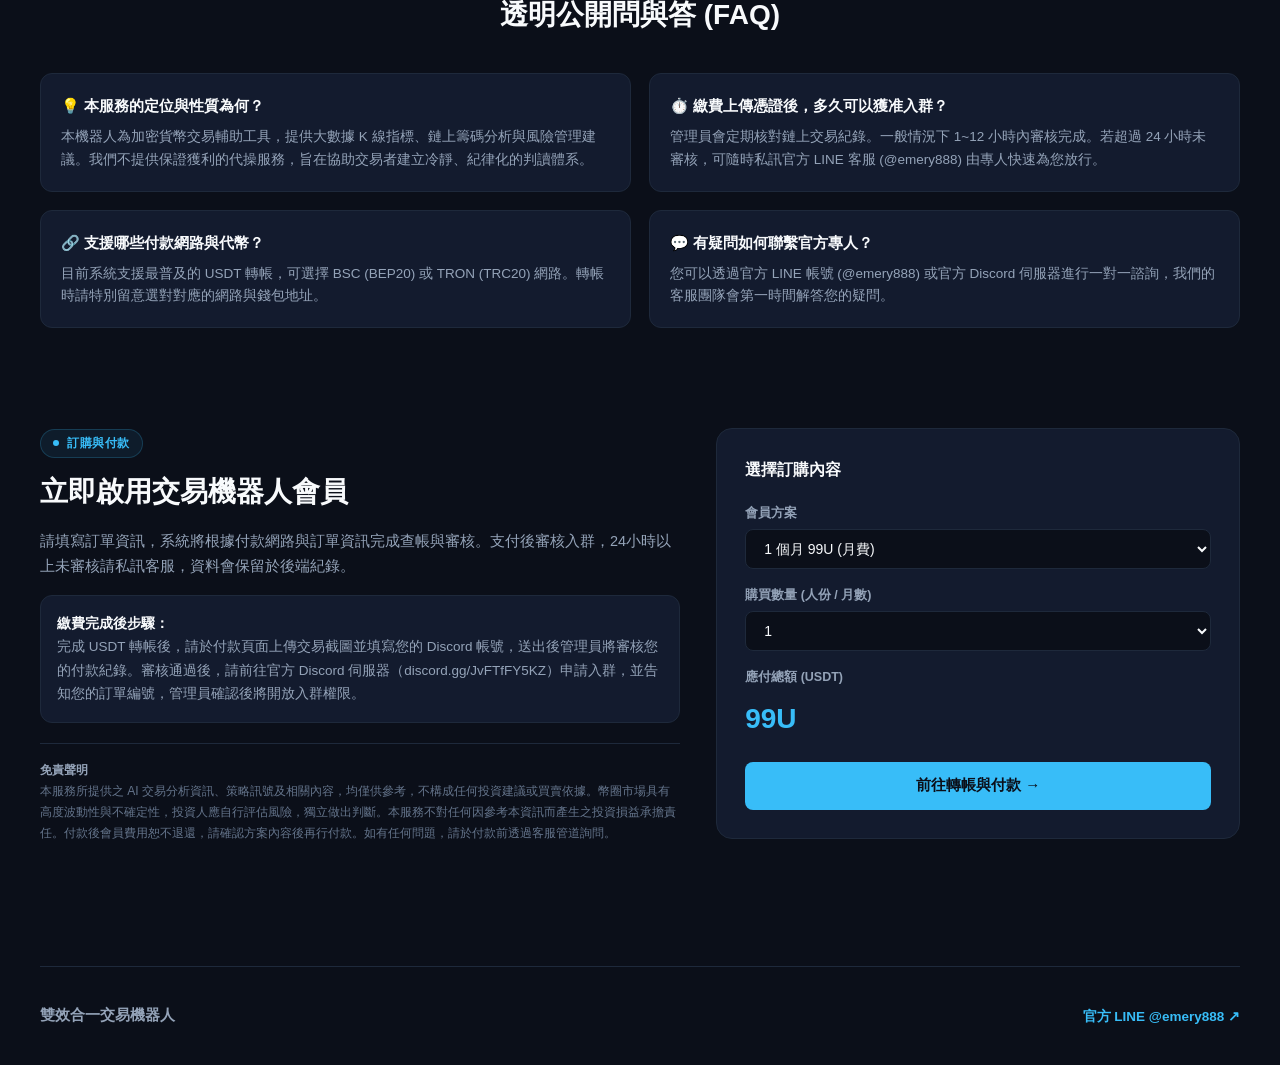
==== commit 1055bc55: "Add files via upload" ====
--- a/index.html
+++ b/index.html
@@ -44,16 +44,16 @@
 
           <div class="hero-proof">
             <div>
+              <span class="proof-number">近 10 億根</span>
+              <span class="proof-label">AI 深度學習 K 線訓練</span>
+            </div>
+            <div>
+              <span class="proof-number">數千萬根</span>
+              <span class="proof-label">籌碼與技術歷史 K 線回測</span>
+            </div>
+            <div>
               <span class="proof-number">24/7</span>
-              <span class="proof-label">全天候市場自動監控</span>
-            </div>
-            <div>
-              <span class="proof-number">多維度</span>
-              <span class="proof-label">籌碼與技術指標比對</span>
-            </div>
-            <div>
-              <span class="proof-number">即時性</span>
-              <span class="proof-label">Discord / 社群推播提醒</span>
+              <span class="proof-label">全天候四維共振監控</span>
             </div>
           </div>
         </div>
@@ -143,7 +143,7 @@
             次世代交易架構
           </span>
           <h2>四大核心數據與量化分析體系</h2>
-          <p>整合技術面均值濾網、鏈上籌碼穿透、AI 智慧交易助手與即時新聞情報，打造全天候客觀交易體系。</p>
+          <p>AI 模型採用近十億根 K 線深度學習訓練，籌碼與技術策略經過數千萬根歷史 K 線嚴苛回測，打造全天候客觀交易體系。</p>
         </div>
 
         <div class="feature-grid four-cols">
@@ -156,14 +156,14 @@
             <h3>技術面</h3>
             <div class="feature-badge-row">
               <span class="badge-pill">均值類指標加濾網</span>
-              <span class="badge-pill">多重均值矩陣</span>
+              <span class="badge-pill">數千萬根 K 線回測</span>
               <span class="badge-pill">動態動能濾網</span>
             </div>
-            <p>以「多重均值體系」結合「動態適應濾網」為核心架構。系統深入運算多週期動態均值（涵蓋成交量加權與平滑指數均線），結構化比對關鍵支撐與壓力防守區；同時導入專研動能與波動濾網，自動過濾無效震盪、誘多誘空的盤整雜訊，在真實趨勢形成時提供清晰、客觀且具備高勝率的進出場訊號。</p>
+            <p>以「多重均值體系」結合「動態適應濾網」為核心架構，策略歷經數千萬根真實歷史 K 線跨牛熊深度回測。系統深入運算多週期動態均值（涵蓋成交量加權與平滑指數均線），結構化比對關鍵支撐與壓力防守區；同時導入專研動能與波動濾網，自動過濾無效震盪、誘多誘空的盤整雜訊，在真實趨勢形成時提供清晰、客觀且具備高勝率的進出場訊號。</p>
             <ul class="feature-points">
+              <li>數千萬根跨週期歷史 K 線回測驗證</li>
               <li>VWAP / EMA 多週期量價均值共振計算</li>
               <li>自適應波動率濾網，過濾 80% 盤整誘多陷阱</li>
-              <li>精準鎖定結構化關鍵支撐壓力位</li>
             </ul>
           </article>
 
@@ -175,15 +175,15 @@
             </div>
             <h3>籌碼面</h3>
             <div class="feature-badge-row">
+              <span class="badge-pill">數千萬根量化回測</span>
               <span class="badge-pill">百萬巨鯨追蹤</span>
-              <span class="badge-pill">交易所淨流入出</span>
               <span class="badge-pill">清算熱力地圖</span>
             </div>
-            <p>24/7 穿透式追蹤主流公鏈百萬美元級巨鯨錢包移轉與交易所冷熱錢包淨流入（Netflow）。深度整合合約未平倉量 (OI)、大戶多空持倉比極值以及全網槓桿爆倉清算熱區，洞察主力資金建倉、洗盤與出貨軌跡，讓您站在主力肩膀上交易，杜絕成為流動性獵殺的犧牲品。</p>
+            <p>融合數千萬根 K 線量化回測建立的大戶行為特徵庫，24/7 穿透式追蹤主流公鏈百萬美元級巨鯨錢包移轉與交易所冷熱錢包淨流入（Netflow）。深度整合合約未平倉量 (OI)、大戶多空持倉比極值以及全網槓桿爆倉清算熱區，洞察主力資金建倉、洗盤與出貨軌跡，讓您站在主力肩膀上交易，杜絕成為流動性獵殺的犧牲品。</p>
             <ul class="feature-points">
+              <li>大戶行為特徵庫經數千萬根 K 線量化回測</li>
               <li>實時監控 1,000,000+ USDT 鏈上巨鯨異動</li>
               <li>全網多空清算密集池，捕捉軋空/軋多拐點</li>
-              <li>交易所儲備量與大戶持倉多空極值預警</li>
             </ul>
           </article>
 
@@ -195,15 +195,15 @@
             </div>
             <h3>AI交易助手</h3>
             <div class="feature-badge-row">
+              <span class="badge-pill">近 10 億根 K 線訓練</span>
               <span class="badge-pill">多因子機器學習</span>
-              <span class="badge-pill">動態勝率計算</span>
               <span class="badge-pill">自適應 ATR 防守</span>
             </div>
-            <p>專為高波動加密貨幣市場打造的智慧交易大腦。AI 全天候運算多因子機器學習模型，即時評估市場綜合多空勝率與最佳風險回報比 (R:R Ratio)。內建自適應真實波動幅度 (ATR) 計算動態防守停損位與階梯式停利點，以客觀理性的數學模型徹底杜絕人性貪婪與恐慌凹單。</p>
+            <p>專為高波動加密貨幣市場打造的智慧交易大腦，採用近十億根跨週期歷史 K 線海量數據完成深度學習訓練。AI 全天候運算多因子機器學習模型，即時評估市場綜合多空勝率與最佳風險回報比 (R:R Ratio)。內建自適應真實波動幅度 (ATR) 計算動態防守停損位與階梯式停利點，以客觀理性的數學模型徹底杜絕人性貪婪與恐慌凹單。</p>
             <ul class="feature-points">
+              <li>近十億根 K 線海量數據訓練之深度神經網絡</li>
               <li>秒級推演多因子共振勝率評級 (Win-Rate %)</li>
               <li>動態 ATR 自適應停損與分批止盈矩陣</li>
-              <li>科學量化風控，杜絕情緒化追高與凹單</li>
             </ul>
           </article>
 
@@ -291,8 +291,8 @@
                     <span class="p-name">AI交易助手 · 策略矩陣</span>
                   </div>
                   <div class="pillar-status accent">多因子共振觸發</div>
-                  <p class="pillar-desc">神經網絡運算勝率 87.4%，自適應 ATR 停損設於 65,800，分批目標 68,200 / 69,500。</p>
-                  <div class="pillar-data">部位建議：<b>15% ~ 20% 動態倉位</b></div>
+                  <p class="pillar-desc">十億級 K 線深度神經網絡運算勝率 87.4%，自適應 ATR 停損設於 65,800，分批目標 68,200 / 69,500。</p>
+                  <div class="pillar-data">模型基底：<b>十億 K 線訓練 · 87.4% 勝率</b></div>
                 </div>
 
                 <div class="terminal-pillar">
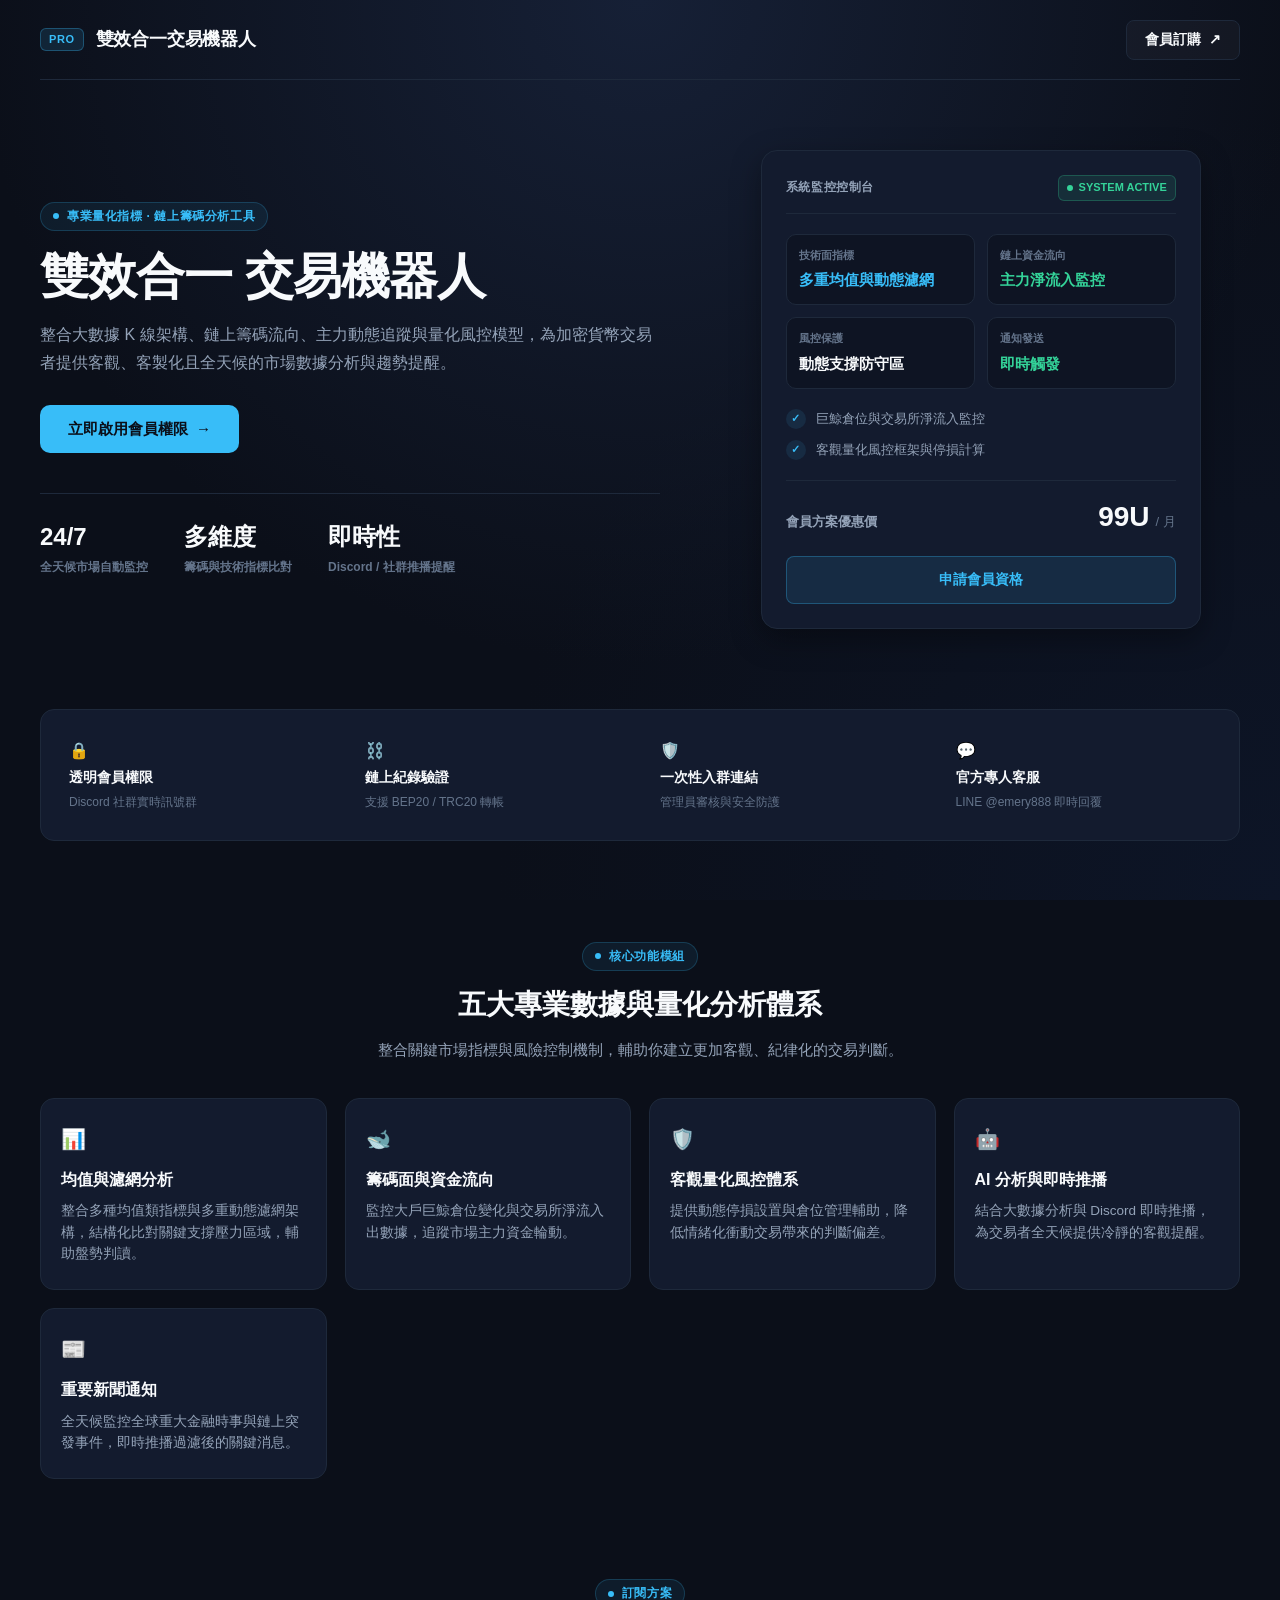
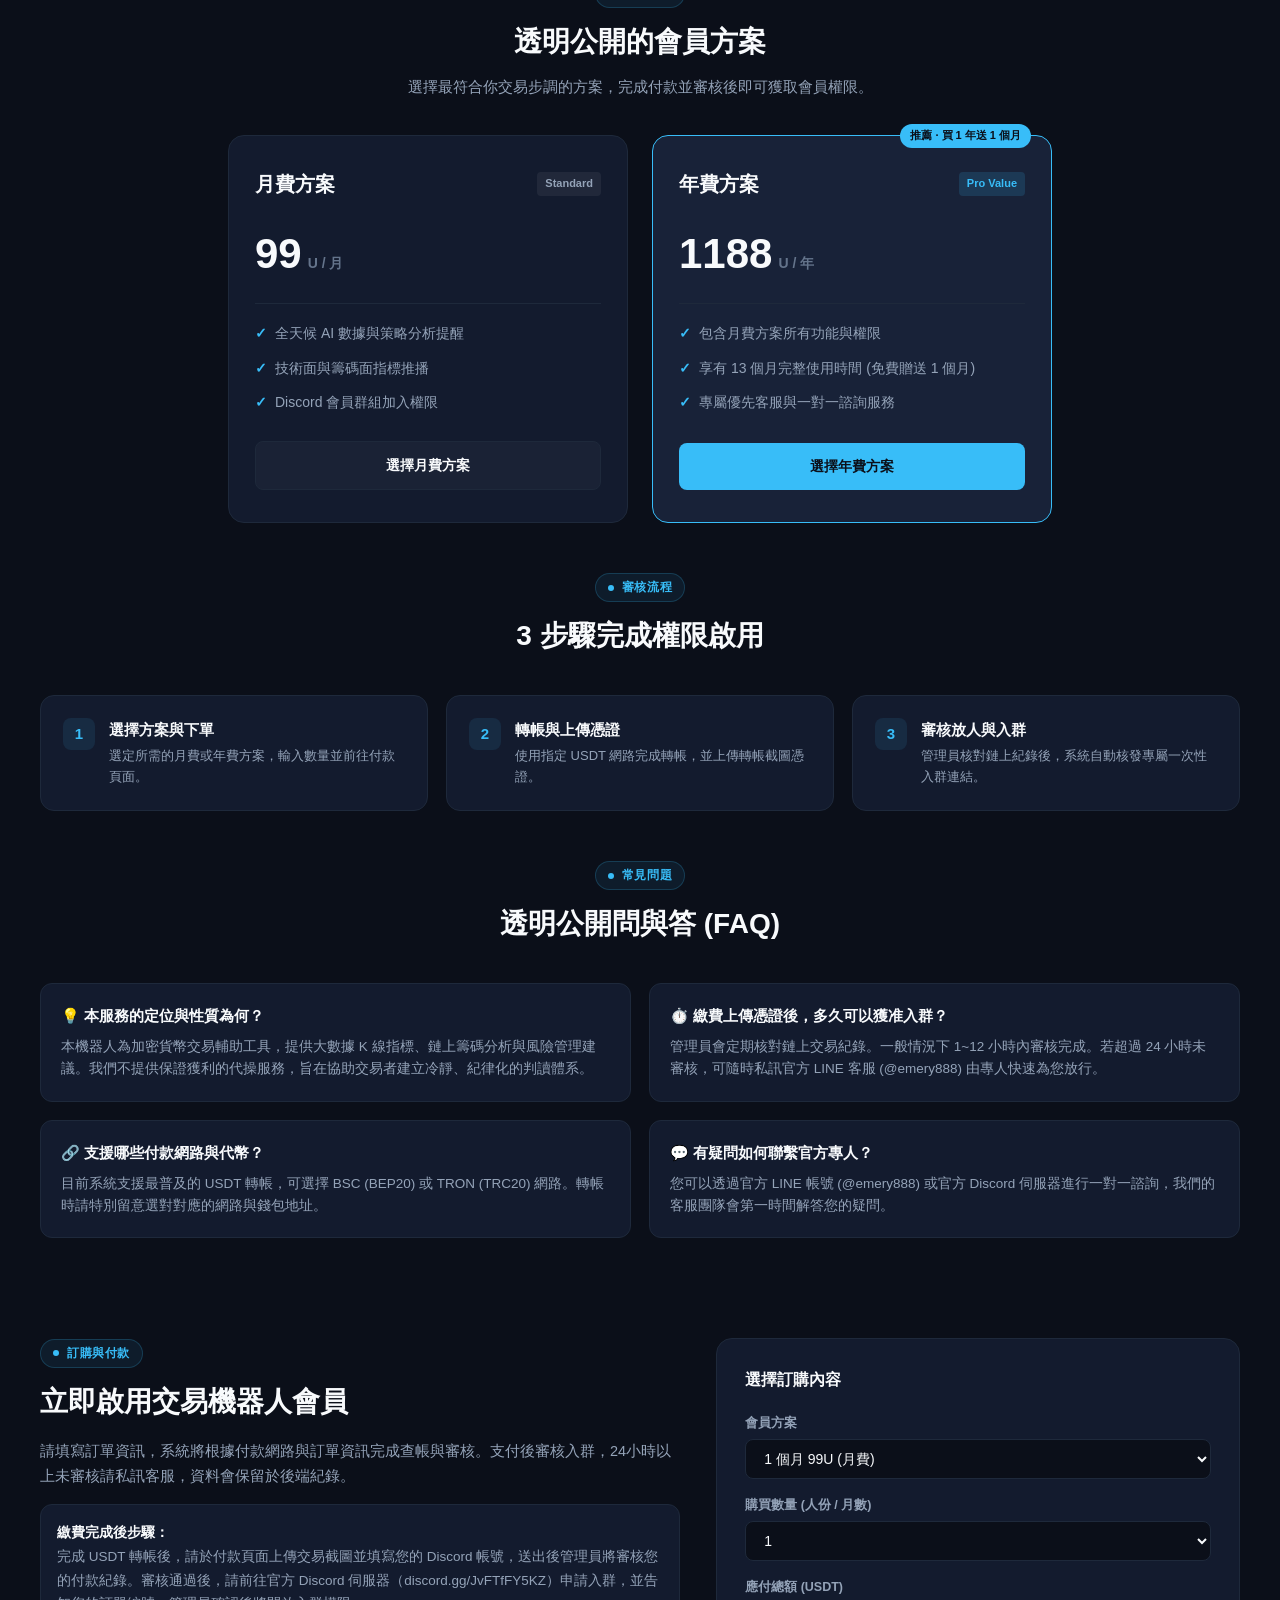
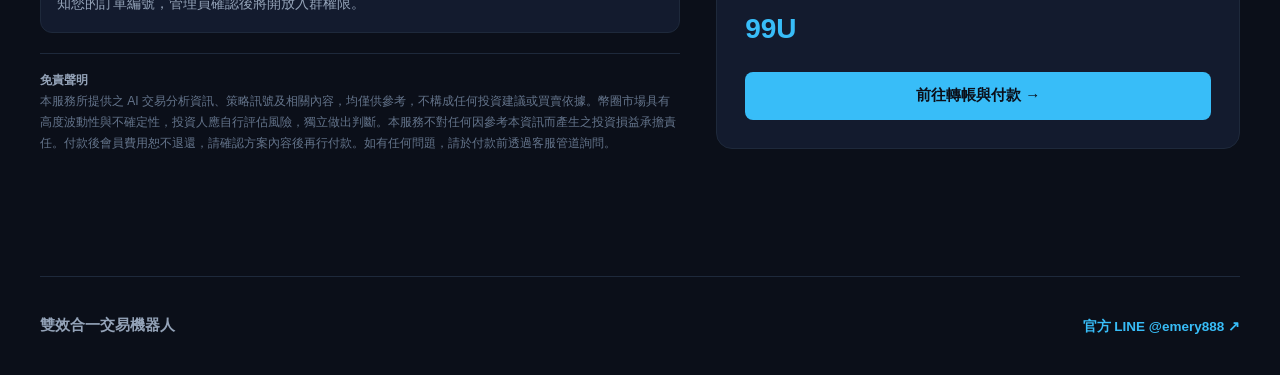
==== commit 87b6f272: "Add files via upload" ====
--- a/index.html
+++ b/index.html
@@ -44,16 +44,16 @@
 
           <div class="hero-proof">
             <div>
-              <span class="proof-number">近 10 億根</span>
-              <span class="proof-label">AI 深度學習 K 線訓練</span>
-            </div>
-            <div>
-              <span class="proof-number">數千萬根</span>
-              <span class="proof-label">籌碼與技術歷史 K 線回測</span>
-            </div>
-            <div>
               <span class="proof-number">24/7</span>
-              <span class="proof-label">全天候四維共振監控</span>
+              <span class="proof-label">全天候市場自動監控</span>
+            </div>
+            <div>
+              <span class="proof-number">多維度</span>
+              <span class="proof-label">籌碼與技術指標比對</span>
+            </div>
+            <div>
+              <span class="proof-number">即時性</span>
+              <span class="proof-label">Discord / 社群推播提醒</span>
             </div>
           </div>
         </div>
@@ -140,178 +140,38 @@
         <div class="section-title centered">
           <span class="section-label">
             <span class="label-dot"></span>
-            次世代交易架構
-          </span>
-          <h2>四大核心數據與量化分析體系</h2>
-          <p>AI 模型採用近十億根 K 線深度學習訓練，籌碼與技術策略經過數千萬根歷史 K 線嚴苛回測，打造全天候客觀交易體系。</p>
-        </div>
-
-        <div class="feature-grid four-cols">
-          <!-- 1. 技術面 -->
-          <article class="feature-card tech-card">
-            <div class="feature-card-header">
-              <span class="feature-icon">📈</span>
-              <span class="feature-tag">核心策略</span>
-            </div>
-            <h3>技術面</h3>
-            <div class="feature-badge-row">
-              <span class="badge-pill">均值類指標加濾網</span>
-              <span class="badge-pill">數千萬根 K 線回測</span>
-              <span class="badge-pill">動態動能濾網</span>
-            </div>
-            <p>以「多重均值體系」結合「動態適應濾網」為核心架構，策略歷經數千萬根真實歷史 K 線跨牛熊深度回測。系統深入運算多週期動態均值（涵蓋成交量加權與平滑指數均線），結構化比對關鍵支撐與壓力防守區；同時導入專研動能與波動濾網，自動過濾無效震盪、誘多誘空的盤整雜訊，在真實趨勢形成時提供清晰、客觀且具備高勝率的進出場訊號。</p>
-            <ul class="feature-points">
-              <li>數千萬根跨週期歷史 K 線回測驗證</li>
-              <li>VWAP / EMA 多週期量價均值共振計算</li>
-              <li>自適應波動率濾網，過濾 80% 盤整誘多陷阱</li>
-            </ul>
-          </article>
-
-          <!-- 2. 籌碼面 -->
-          <article class="feature-card tech-card">
-            <div class="feature-card-header">
-              <span class="feature-icon">🐋</span>
-              <span class="feature-tag">鏈上穿透</span>
-            </div>
-            <h3>籌碼面</h3>
-            <div class="feature-badge-row">
-              <span class="badge-pill">數千萬根量化回測</span>
-              <span class="badge-pill">百萬巨鯨追蹤</span>
-              <span class="badge-pill">清算熱力地圖</span>
-            </div>
-            <p>融合數千萬根 K 線量化回測建立的大戶行為特徵庫，24/7 穿透式追蹤主流公鏈百萬美元級巨鯨錢包移轉與交易所冷熱錢包淨流入（Netflow）。深度整合合約未平倉量 (OI)、大戶多空持倉比極值以及全網槓桿爆倉清算熱區，洞察主力資金建倉、洗盤與出貨軌跡，讓您站在主力肩膀上交易，杜絕成為流動性獵殺的犧牲品。</p>
-            <ul class="feature-points">
-              <li>大戶行為特徵庫經數千萬根 K 線量化回測</li>
-              <li>實時監控 1,000,000+ USDT 鏈上巨鯨異動</li>
-              <li>全網多空清算密集池，捕捉軋空/軋多拐點</li>
-            </ul>
-          </article>
-
-          <!-- 3. AI交易助手 -->
-          <article class="feature-card tech-card">
-            <div class="feature-card-header">
-              <span class="feature-icon">🤖</span>
-              <span class="feature-tag">神經網絡</span>
-            </div>
-            <h3>AI交易助手</h3>
-            <div class="feature-badge-row">
-              <span class="badge-pill">近 10 億根 K 線訓練</span>
-              <span class="badge-pill">多因子機器學習</span>
-              <span class="badge-pill">自適應 ATR 防守</span>
-            </div>
-            <p>專為高波動加密貨幣市場打造的智慧交易大腦，採用近十億根跨週期歷史 K 線海量數據完成深度學習訓練。AI 全天候運算多因子機器學習模型，即時評估市場綜合多空勝率與最佳風險回報比 (R:R Ratio)。內建自適應真實波動幅度 (ATR) 計算動態防守停損位與階梯式停利點，以客觀理性的數學模型徹底杜絕人性貪婪與恐慌凹單。</p>
-            <ul class="feature-points">
-              <li>近十億根 K 線海量數據訓練之深度神經網絡</li>
-              <li>秒級推演多因子共振勝率評級 (Win-Rate %)</li>
-              <li>動態 ATR 自適應停損與分批止盈矩陣</li>
-            </ul>
-          </article>
-
-          <!-- 4. 新聞 -->
-          <article class="feature-card tech-card">
-            <div class="feature-card-header">
-              <span class="feature-icon">📰</span>
-              <span class="feature-tag">金融 NLP</span>
-            </div>
-            <h3>新聞</h3>
-            <div class="feature-badge-row">
-              <span class="badge-pill">全球時事秒級爬取</span>
-              <span class="badge-pill">雜訊噪音過濾</span>
-              <span class="badge-pill">多空衝擊量化係數</span>
-            </div>
-            <p>全天候毫秒級爬取全球央行貨幣決策、SEC 監管判決、華爾街機構動向與鏈上突發黑天鵝事件。結合特化金融自然語言處理 (NLP) 語意模型，秒級自動過濾農場雜訊，精準提取核心情報並計算「多空衝擊量化係數」，在重大行情啟動前搶先發送高優先級警報。</p>
-            <ul class="feature-points">
-              <li>Fed 利率、監管動向與機構持倉全覆蓋</li>
-              <li>金融 NLP 提煉多空衝擊係數（利多/利空量化）</li>
-              <li>重大黑天鵝秒級緊急推播，搶先規避風險</li>
-            </ul>
-          </article>
-        </div>
-
-        <!-- 實時訊號戰情室終端面板 (Live Terminal Preview) -->
-        <div class="live-terminal-wrapper">
-          <div class="terminal-card">
-            <div class="terminal-header">
-              <div class="terminal-dots">
-                <span class="dot red"></span>
-                <span class="dot yellow"></span>
-                <span class="dot green"></span>
-              </div>
-              <div class="terminal-title">
-                <span class="status-pulse"></span>
-                <span>QUANT SYSTEM LIVE TERMINAL · 四維共振實時戰情室</span>
-              </div>
-              <div class="terminal-badge">WEBSOCKET 12ms</div>
-            </div>
-
-            <div class="terminal-body">
-              <div class="terminal-info-bar">
-                <div class="terminal-info-item">
-                  <span class="t-label">監控標的</span>
-                  <span class="t-value highlight">BTC / USDT 永續合約</span>
-                </div>
-                <div class="terminal-info-item">
-                  <span class="t-label">即時趨勢判定</span>
-                  <span class="t-value green">▲ 強勢多頭共振形成</span>
-                </div>
-                <div class="terminal-info-item">
-                  <span class="t-label">AI 綜合勝率評級</span>
-                  <span class="t-value accent">87.4% (高信心度)</span>
-                </div>
-                <div class="terminal-info-item">
-                  <span class="t-label">建議風控 R:R</span>
-                  <span class="t-value">1 : 2.85 (機構級配比)</span>
-                </div>
-              </div>
-
-              <div class="terminal-grid">
-                <div class="terminal-pillar">
-                  <div class="pillar-head">
-                    <span class="p-icon">📈</span>
-                    <span class="p-name">技術面 · 均值濾網</span>
-                  </div>
-                  <div class="pillar-status good">多頭排列 / 濾網通過</div>
-                  <p class="pillar-desc">VWAP 突破上方均線帶，動態波動濾網判定為「真實放量突破」，非震盪誘多。</p>
-                  <div class="pillar-data">支撐防守區：<b>65,800 USDT</b></div>
-                </div>
-
-                <div class="terminal-pillar">
-                  <div class="pillar-head">
-                    <span class="p-icon">🐋</span>
-                    <span class="p-name">籌碼面 · 巨鯨與清算</span>
-                  </div>
-                  <div class="pillar-status good">巨鯨囤幣 / 磁吸上方</div>
-                  <p class="pillar-desc">24H 交易所淨流出 4,200 BTC。全網合約清算熱力圖顯示 68,500 ~ 69,200 為空頭清算密集池。</p>
-                  <div class="pillar-data">巨鯨動向：<b>主力現貨大額囤積</b></div>
-                </div>
-
-                <div class="terminal-pillar">
-                  <div class="pillar-head">
-                    <span class="p-icon">🤖</span>
-                    <span class="p-name">AI交易助手 · 策略矩陣</span>
-                  </div>
-                  <div class="pillar-status accent">多因子共振觸發</div>
-                  <p class="pillar-desc">十億級 K 線深度神經網絡運算勝率 87.4%，自適應 ATR 停損設於 65,800，分批目標 68,200 / 69,500。</p>
-                  <div class="pillar-data">模型基底：<b>十億 K 線訓練 · 87.4% 勝率</b></div>
-                </div>
-
-                <div class="terminal-pillar">
-                  <div class="pillar-head">
-                    <span class="p-icon">📰</span>
-                    <span class="p-name">新聞 · NLP 即時情報</span>
-                  </div>
-                  <div class="pillar-status good">情緒評級：偏多 (+2.3)</div>
-                  <p class="pillar-desc">全球總經流動性政策釋放寬鬆預期，剔除農場噪音後，多空衝擊量化權重判定為顯著利多。</p>
-                  <div class="pillar-data">最新突發：<b>美聯準會流動性預期樂觀</b></div>
-                </div>
-              </div>
-            </div>
-
-            <div class="terminal-footer">
-              <span class="t-foot-text">⚡ 訊號已於 0.3 秒內同步推播至專屬 Discord 會員伺服器 · 全天候 24/7 自動值守</span>
-              <a href="#checkout" class="t-foot-btn">立即加入會員獲取訊號 →</a>
-            </div>
-          </div>
+            核心功能模組
+          </span>
+          <h2>五大專業數據與量化分析體系</h2>
+          <p>整合關鍵市場指標與風險控制機制，輔助你建立更加客觀、紀律化的交易判斷。</p>
+        </div>
+
+        <div class="feature-grid">
+          <article class="feature-card">
+            <span class="feature-icon">📊</span>
+            <h3>均值與濾網分析</h3>
+            <p>整合多種均值類指標與多重動態濾網架構，結構化比對關鍵支撐壓力區域，輔助盤勢判讀。</p>
+          </article>
+          <article class="feature-card">
+            <span class="feature-icon">🐋</span>
+            <h3>籌碼面與資金流向</h3>
+            <p>監控大戶巨鯨倉位變化與交易所淨流入出數據，追蹤市場主力資金輪動。</p>
+          </article>
+          <article class="feature-card">
+            <span class="feature-icon">🛡️</span>
+            <h3>客觀量化風控體系</h3>
+            <p>提供動態停損設置與倉位管理輔助，降低情緒化衝動交易帶來的判斷偏差。</p>
+          </article>
+          <article class="feature-card">
+            <span class="feature-icon">🤖</span>
+            <h3>AI 分析與即時推播</h3>
+            <p>結合大數據分析與 Discord 即時推播，為交易者全天候提供冷靜的客觀提醒。</p>
+          </article>
+          <article class="feature-card">
+            <span class="feature-icon">📰</span>
+            <h3>重要新聞通知</h3>
+            <p>全天候監控全球重大金融時事與鏈上突發事件，即時推播過濾後的關鍵消息。</p>
+          </article>
         </div>
       </section>
 
@@ -341,7 +201,7 @@
               <li>技術面與籌碼面指標推播</li>
               <li>Discord 會員群組加入權限</li>
             </ul>
-            <a class="plan-button" href="#checkout" onclick="selectPlan('1M')">選擇月費方案</a>
+            <a class="plan-button" href="#checkout">選擇月費方案</a>
           </article>
 
           <article class="pricing-card highlighted">
@@ -359,7 +219,7 @@
               <li>享有 13 個月完整使用時間 (免費贈送 1 個月)</li>
               <li>專屬優先客服與一對一諮詢服務</li>
             </ul>
-            <a class="plan-button primary-plan-button" href="#checkout" onclick="selectPlan('1Y')">選擇年費方案</a>
+            <a class="plan-button primary-plan-button" href="#checkout">選擇年費方案</a>
           </article>
         </div>
       </section>
--- a/styles.css
+++ b/styles.css
@@ -370,352 +370,32 @@
   gap: 18px;
 }
 
-.feature-grid.four-cols {
-  grid-template-columns: repeat(auto-fit, minmax(265px, 1fr));
-  gap: 20px;
-}
-
 .feature-card {
   background: var(--panel);
   border: 1px solid var(--line);
   border-radius: 14px;
   padding: 24px 20px;
-  transition: all 0.25s ease;
-  display: flex;
-  flex-direction: column;
-  position: relative;
-  overflow: hidden;
-}
-
-.feature-card::before {
-  content: "";
-  position: absolute;
-  top: 0;
-  left: 0;
-  right: 0;
-  height: 2px;
-  background: linear-gradient(90deg, transparent, rgba(56, 189, 248, 0.4), transparent);
-  opacity: 0;
-  transition: opacity 0.3s ease;
+  transition: all 0.2s ease;
 }
 
 .feature-card:hover {
-  border-color: rgba(56, 189, 248, 0.35);
-  transform: translateY(-3px);
-  box-shadow: 0 12px 28px rgba(0, 0, 0, 0.4), 0 0 20px rgba(56, 189, 248, 0.08);
-}
-
-.feature-card:hover::before {
-  opacity: 1;
-}
-
-.feature-card-header {
-  display: flex;
-  align-items: center;
-  justify-content: space-between;
+  border-color: rgba(56, 189, 248, 0.3);
+  transform: translateY(-2px);
+}
+
+.feature-icon {
+  font-size: 20px;
   margin-bottom: 12px;
-}
-
-.feature-icon {
-  font-size: 24px;
-  display: inline-flex;
-  align-items: center;
-  justify-content: center;
-  width: 44px;
-  height: 44px;
-  border-radius: 10px;
-  background: rgba(56, 189, 248, 0.08);
-  border: 1px solid rgba(56, 189, 248, 0.2);
-}
-
-.feature-tag {
-  font-size: 11px;
-  font-weight: 700;
-  padding: 3px 8px;
-  border-radius: 6px;
-  background: rgba(255, 255, 255, 0.05);
-  color: var(--accent);
-  border: 1px solid rgba(56, 189, 248, 0.2);
-}
-
-.feature-card h3 {
-  font-size: 18px;
-  font-weight: 800;
-  margin: 0 0 10px;
-  color: var(--text);
-  letter-spacing: -0.01em;
-}
-
-.feature-badge-row {
-  display: flex;
-  flex-wrap: wrap;
-  gap: 6px;
-  margin-bottom: 14px;
-}
-
-.badge-pill {
-  font-size: 11px;
-  font-weight: 600;
-  padding: 2px 7px;
-  border-radius: 4px;
-  background: rgba(255, 255, 255, 0.04);
-  border: 1px solid var(--line);
-  color: var(--muted);
-}
-
-.feature-card p {
-  color: var(--muted);
-  font-size: 13.5px;
-  line-height: 1.7;
-  margin: 0 0 16px;
-  flex-grow: 1;
-}
-
-.feature-points {
-  list-style: none;
-  padding: 0;
-  margin: 0;
-  border-top: 1px solid var(--line);
-  padding-top: 14px;
-  display: flex;
-  flex-direction: column;
-  gap: 7px;
-}
-
-.feature-points li {
-  font-size: 12px;
-  color: var(--subtle);
-  position: relative;
-  padding-left: 16px;
-  line-height: 1.5;
-}
-
-.feature-points li::before {
-  content: "▹";
-  position: absolute;
-  left: 0;
-  color: var(--accent);
-  font-weight: 800;
-}
-
-/* 實時戰情室終端面板 (Live Terminal) */
-.live-terminal-wrapper {
-  margin-top: 36px;
-}
-
-.terminal-card {
-  background: #080c16;
-  border: 1px solid rgba(56, 189, 248, 0.25);
-  border-radius: 16px;
-  box-shadow: 0 14px 40px rgba(0, 0, 0, 0.6), 0 0 30px rgba(56, 189, 248, 0.05);
-  overflow: hidden;
-}
-
-.terminal-header {
-  background: rgba(19, 27, 46, 0.9);
-  padding: 12px 18px;
-  border-bottom: 1px solid var(--line);
-  display: flex;
-  align-items: center;
-  justify-content: space-between;
-  gap: 12px;
-}
-
-.terminal-dots {
-  display: flex;
-  gap: 7px;
-}
-
-.terminal-dots .dot {
-  width: 10px;
-  height: 10px;
-  border-radius: 50%;
-}
-.dot.red { background: #f87171; }
-.dot.yellow { background: #fbbf24; }
-.dot.green { background: #34d399; }
-
-.terminal-title {
-  display: flex;
-  align-items: center;
-  gap: 10px;
-  font-family: monospace;
-  font-size: 12.5px;
-  font-weight: 700;
-  color: var(--text);
-  letter-spacing: 0.05em;
-}
-
-.status-pulse {
-  width: 8px;
-  height: 8px;
-  border-radius: 50%;
-  background: var(--green);
-  box-shadow: 0 0 8px var(--green);
-  animation: pulseGreen 2s infinite;
-}
-
-@keyframes pulseGreen {
-  0% { transform: scale(0.95); opacity: 0.7; }
-  50% { transform: scale(1.2); opacity: 1; }
-  100% { transform: scale(0.95); opacity: 0.7; }
-}
-
-.terminal-badge {
-  font-family: monospace;
-  font-size: 11px;
-  padding: 2px 8px;
-  border-radius: 4px;
-  background: rgba(52, 211, 153, 0.1);
-  color: var(--green);
-  border: 1px solid rgba(52, 211, 153, 0.3);
-  font-weight: 700;
-}
-
-.terminal-body {
-  padding: 22px;
-}
-
-.terminal-info-bar {
-  display: grid;
-  grid-template-columns: repeat(auto-fit, minmax(180px, 1fr));
-  gap: 12px;
-  background: rgba(255, 255, 255, 0.02);
-  border: 1px solid var(--line);
-  border-radius: 10px;
-  padding: 14px 18px;
-  margin-bottom: 20px;
-}
-
-.terminal-info-item {
-  display: flex;
-  flex-direction: column;
-  gap: 4px;
-}
-
-.t-label {
-  font-size: 11px;
-  color: var(--subtle);
-  font-weight: 600;
-  letter-spacing: 0.02em;
-}
-
-.t-value {
-  font-size: 14px;
-  font-weight: 700;
-  color: var(--text);
-}
-
-.t-value.highlight { color: #ffffff; }
-.t-value.green { color: var(--green); }
-.t-value.accent { color: var(--accent); }
-
-.terminal-grid {
-  display: grid;
-  grid-template-columns: repeat(auto-fit, minmax(240px, 1fr));
-  gap: 16px;
-}
-
-.terminal-pillar {
-  background: rgba(19, 27, 46, 0.6);
-  border: 1px solid var(--line);
-  border-radius: 10px;
-  padding: 16px;
-  display: flex;
-  flex-direction: column;
-}
-
-.pillar-head {
-  display: flex;
-  align-items: center;
-  gap: 8px;
-  margin-bottom: 8px;
-}
-
-.p-icon { font-size: 16px; }
-.p-name { font-size: 13.5px; font-weight: 700; color: var(--text); }
-
-.pillar-status {
   display: inline-block;
-  font-size: 11px;
-  font-weight: 700;
-  padding: 2px 7px;
-  border-radius: 4px;
-  margin-bottom: 10px;
-  align-self: flex-start;
-}
-
-.pillar-status.good {
-  background: rgba(52, 211, 153, 0.1);
-  color: var(--green);
-  border: 1px solid rgba(52, 211, 153, 0.25);
-}
-
-.pillar-status.accent {
-  background: rgba(56, 189, 248, 0.1);
-  color: var(--accent);
-  border: 1px solid rgba(56, 189, 248, 0.25);
-}
-
-.pillar-desc {
-  font-size: 12.5px;
-  color: var(--muted);
-  line-height: 1.6;
-  margin: 0 0 12px;
-  flex-grow: 1;
-}
-
-.pillar-data {
-  font-size: 12px;
-  color: var(--subtle);
-  border-top: 1px solid rgba(255, 255, 255, 0.05);
-  padding-top: 8px;
-}
-
-.pillar-data b {
-  color: var(--text);
-  font-weight: 700;
-}
-
-.terminal-footer {
-  background: rgba(19, 27, 46, 0.9);
-  padding: 14px 22px;
-  border-top: 1px solid var(--line);
-  display: flex;
-  align-items: center;
-  justify-content: space-between;
-  flex-wrap: wrap;
-  gap: 12px;
-}
-
-.t-foot-text {
-  font-size: 12.5px;
-  color: var(--muted);
-  display: flex;
-  align-items: center;
-  gap: 6px;
-}
-
-.t-foot-btn {
-  font-size: 12.5px;
-  font-weight: 700;
-  color: #0b0f19;
-  background: var(--accent);
-  padding: 7px 16px;
-  border-radius: 6px;
-  text-decoration: none;
-  transition: all 0.2s;
-}
-
-.t-foot-btn:hover {
-  background: #7dd3fc;
-  box-shadow: 0 0 12px rgba(56, 189, 248, 0.4);
-}
+}
+
+.feature-card h3 { font-size: 16px; font-weight: 700; margin: 0 0 8px; color: var(--text); }
+.feature-card p { color: var(--muted); font-size: 13.5px; line-height: 1.6; margin: 0; }
 
 /* 方案選擇網格 */
 .pricing-grid {
   display: grid;
-  grid-template-columns: repeat(auto-fit, minmax(280px, 380px));
+  grid-template-columns: repeat(2, minmax(280px, 400px));
   justify-content: center;
   gap: 24px;
 }
@@ -997,9 +677,4 @@
   .feature-grid { grid-template-columns: 1fr; }
   .pricing-grid { grid-template-columns: 1fr; }
   .process-grid { grid-template-columns: 1fr; }
-  .terminal-grid { grid-template-columns: 1fr; }
-  .terminal-info-bar { grid-template-columns: 1fr 1fr; gap: 10px; }
-  .terminal-footer { flex-direction: column; align-items: flex-start; }
-  .t-foot-btn { width: 100%; text-align: center; }
-}
-
+}
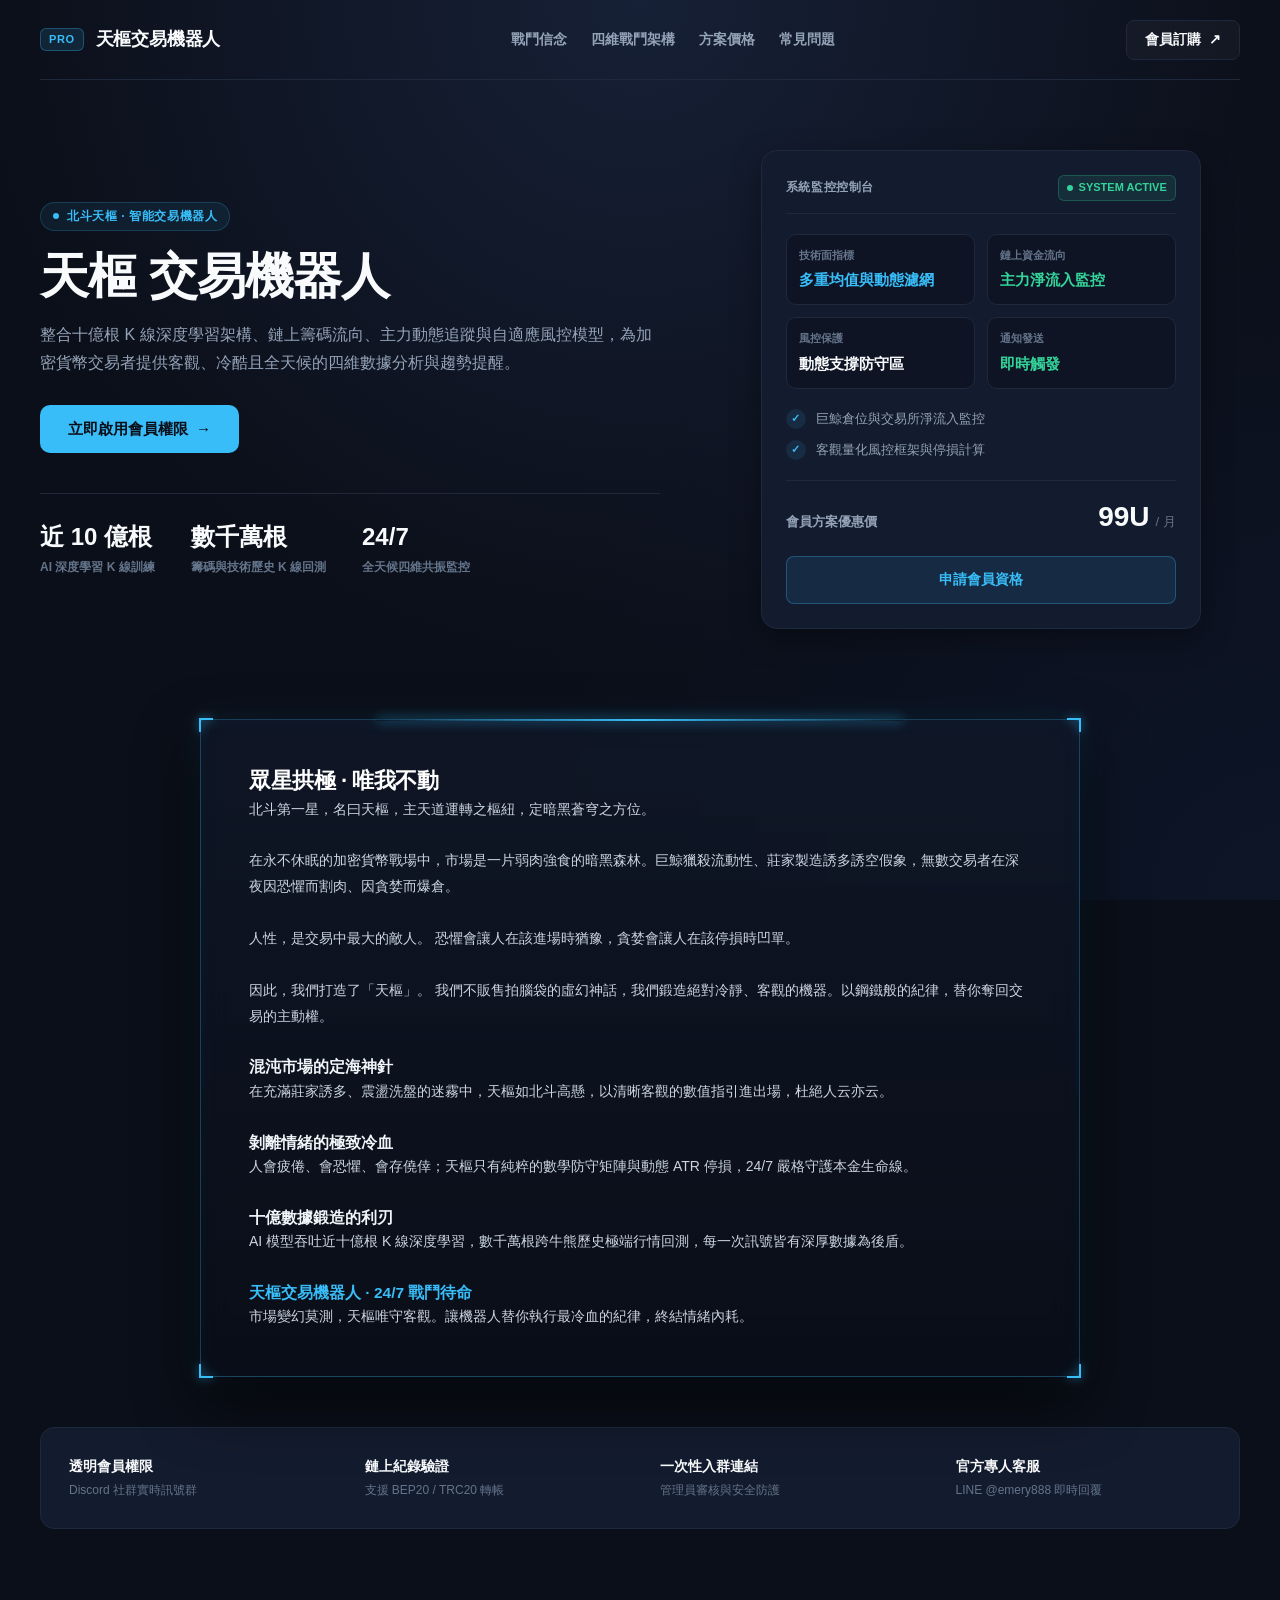
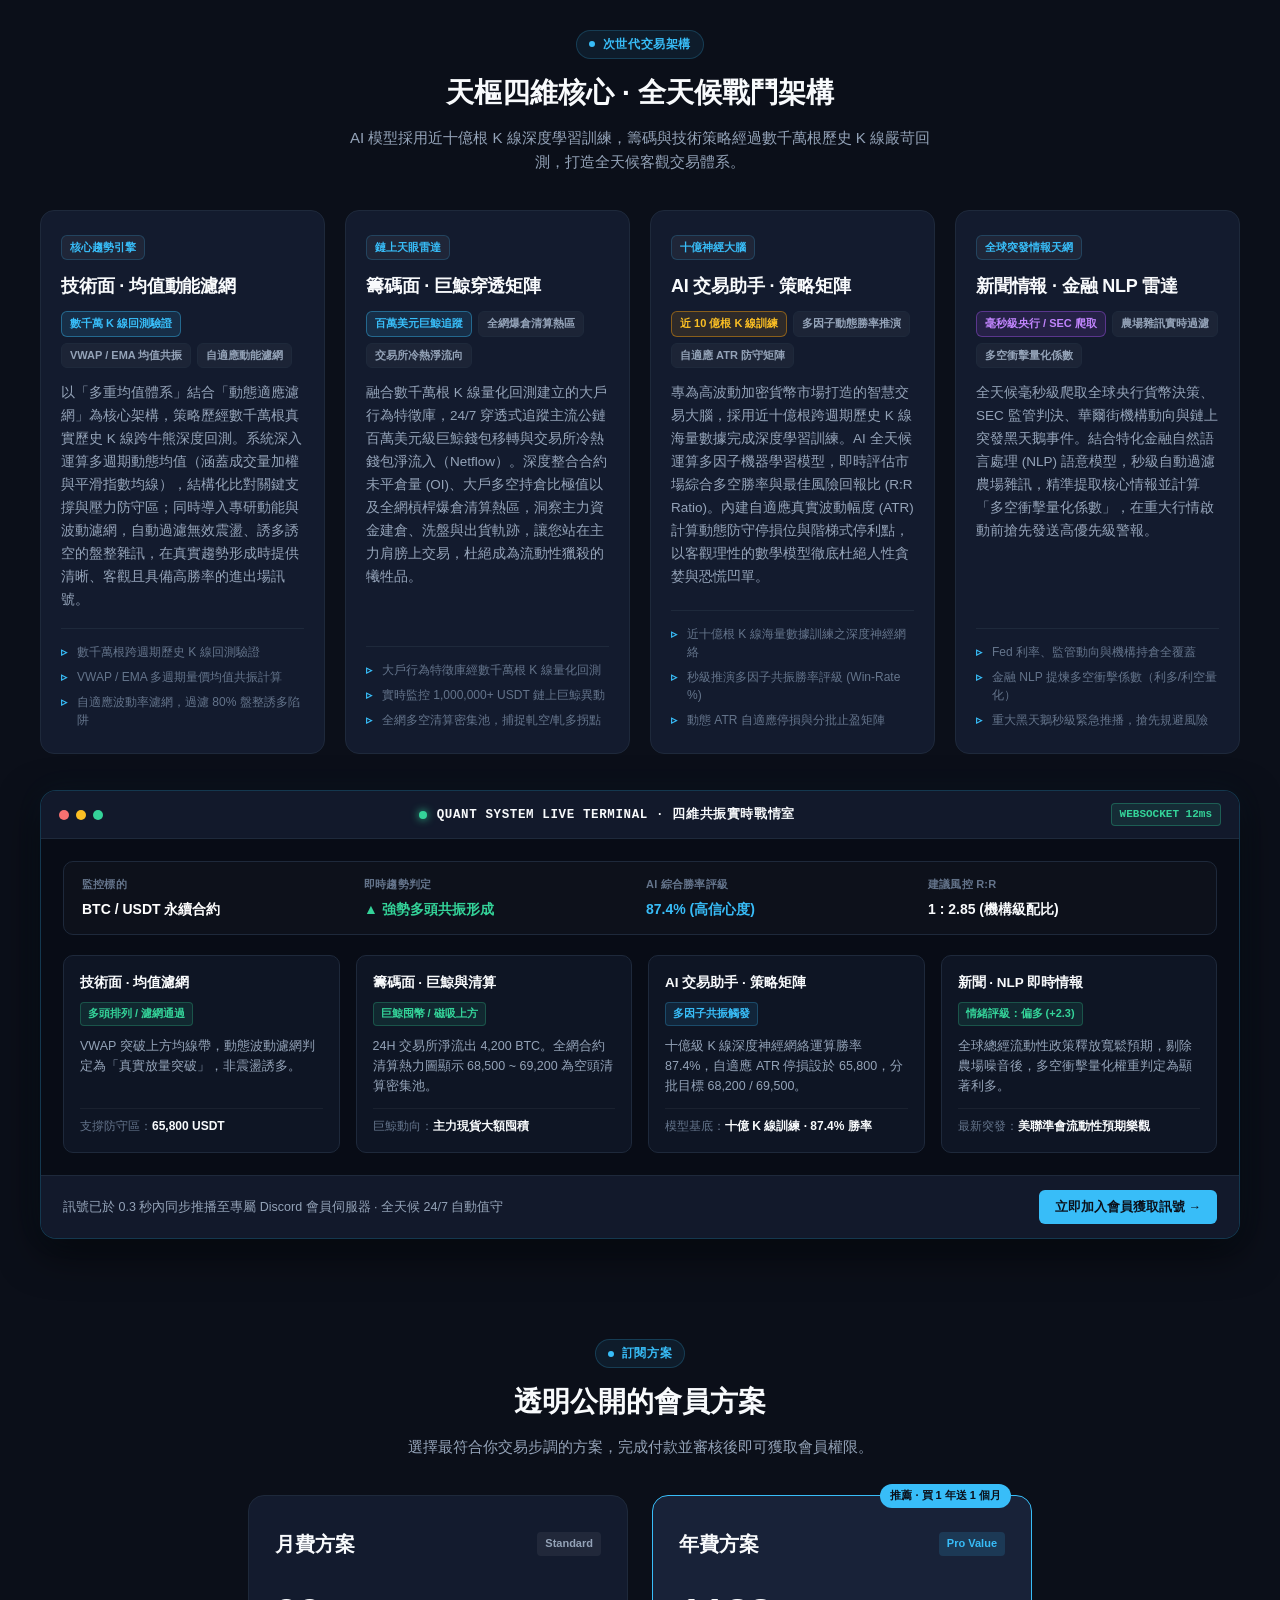
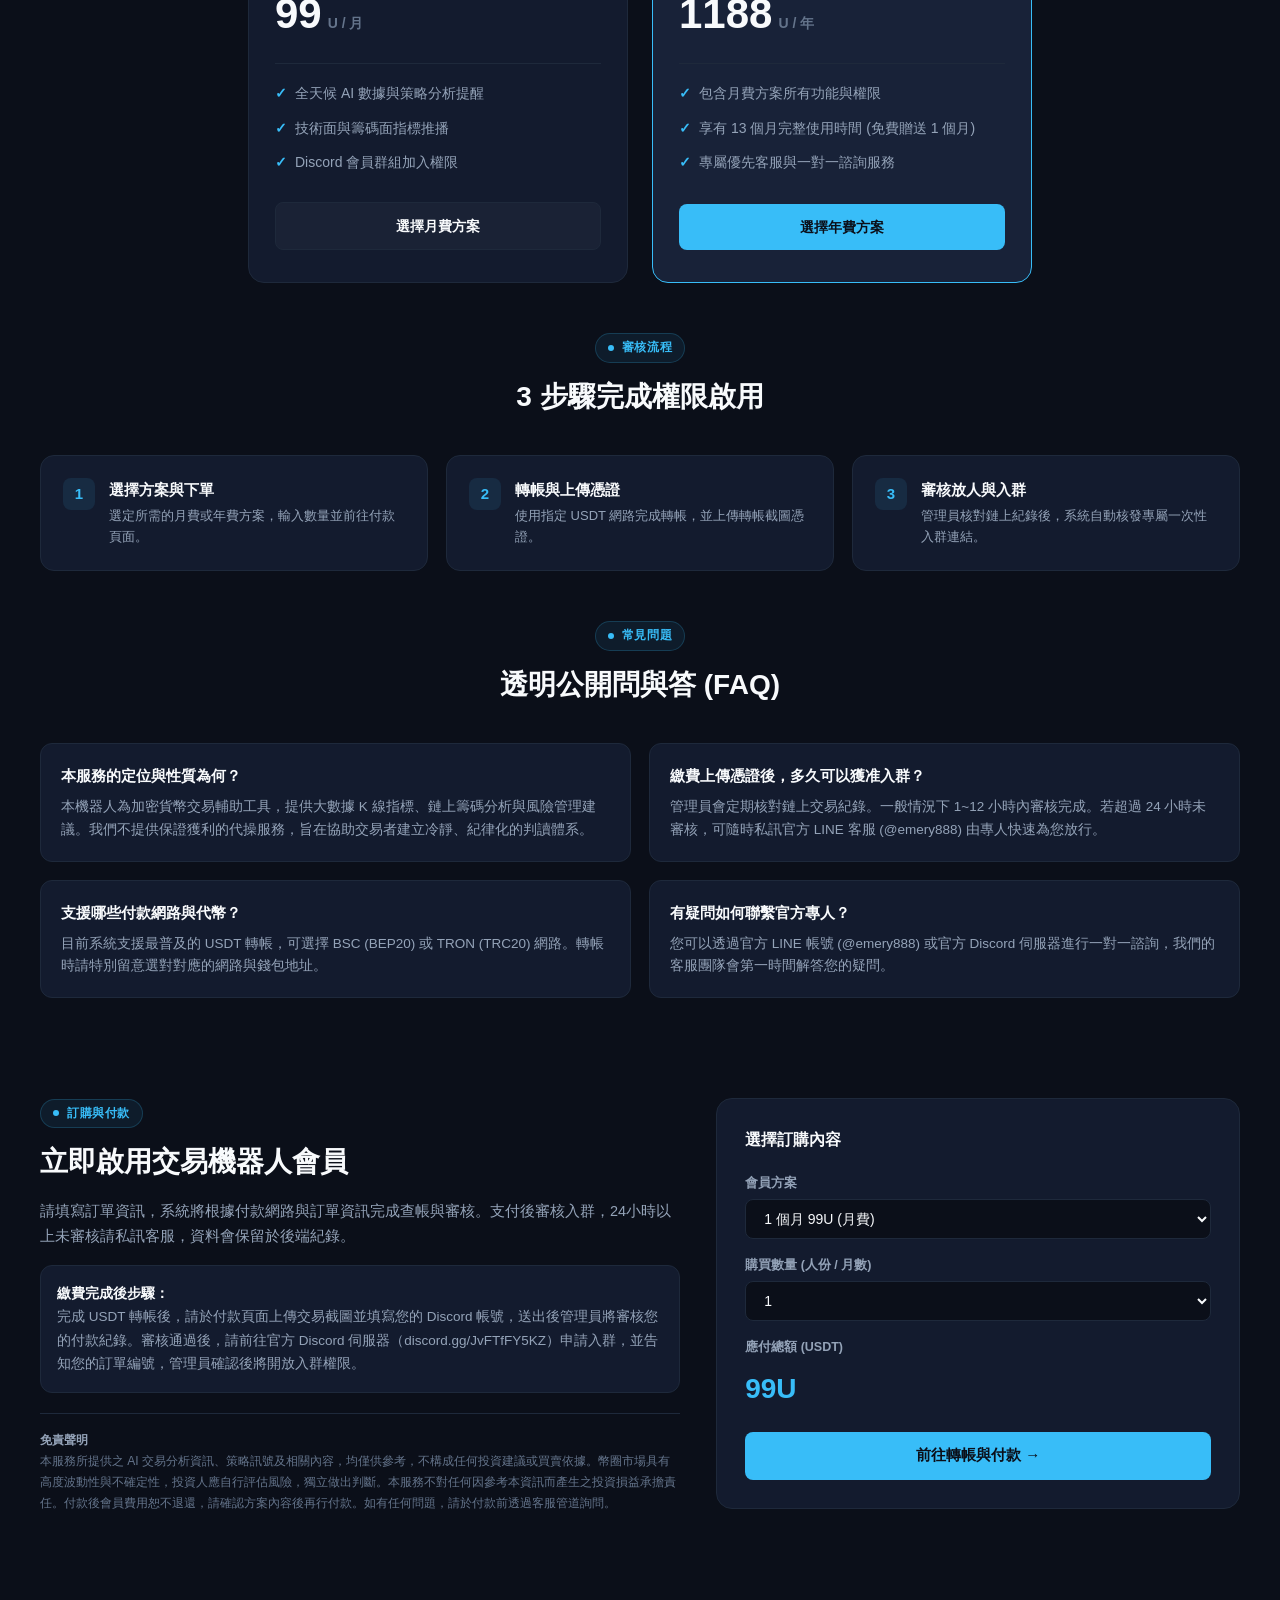
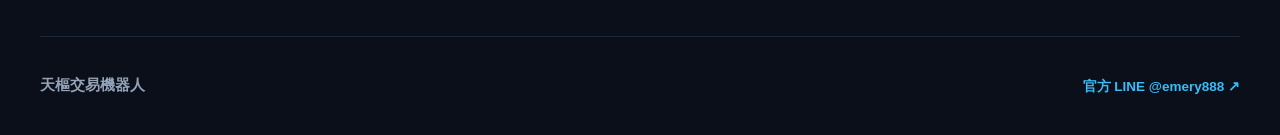
==== commit 05e47db9: "Add files via upload" ====
--- a/index.html
+++ b/index.html
@@ -3,7 +3,7 @@
 <head>
   <meta charset="UTF-8" />
   <meta name="viewport" content="width=device-width, initial-scale=1.0" />
-  <title>雙效合一交易機器人 — AI 量化交易與籌碼數據分析系統</title>
+  <title>天樞交易機器人</title>
   <link rel="stylesheet" href="styles.css" />
 </head>
 <body>
@@ -12,8 +12,15 @@
     <header class="site-header">
       <a class="logo" href="#">
         <span class="logo-badge">PRO</span>
-        <span class="logo-text">雙效合一交易機器人</span>
+        <span class="logo-text">天樞交易機器人</span>
       </a>
+
+      <nav class="site-nav">
+        <a href="#story">戰鬥信念</a>
+        <a href="#features">四維戰鬥架構</a>
+        <a href="#pricing">方案價格</a>
+        <a href="#faq">常見問題</a>
+      </nav>
 
       <a class="header-button" href="#checkout">
         <span>會員訂購</span>
@@ -28,11 +35,11 @@
         <div class="hero-copy">
           <span class="section-label">
             <span class="label-dot"></span>
-            專業量化指標 · 鏈上籌碼分析工具
+            北斗天樞 · 智能交易機器人
           </span>
-          <h1>雙效合一 交易機器人</h1>
+          <h1>天樞 交易機器人</h1>
           <p class="hero-description">
-            整合大數據 K 線架構、鏈上籌碼流向、主力動態追蹤與量化風控模型，為加密貨幣交易者提供客觀、客製化且全天候的市場數據分析與趨勢提醒。
+            整合十億根 K 線深度學習架構、鏈上籌碼流向、主力動態追蹤與自適應風控模型，為加密貨幣交易者提供客觀、冷酷且全天候的四維數據分析與趨勢提醒。
           </p>
 
           <div class="hero-actions">
@@ -44,16 +51,16 @@
 
           <div class="hero-proof">
             <div>
+              <span class="proof-number">近 10 億根</span>
+              <span class="proof-label">AI 深度學習 K 線訓練</span>
+            </div>
+            <div>
+              <span class="proof-number">數千萬根</span>
+              <span class="proof-label">籌碼與技術歷史 K 線回測</span>
+            </div>
+            <div>
               <span class="proof-number">24/7</span>
-              <span class="proof-label">全天候市場自動監控</span>
-            </div>
-            <div>
-              <span class="proof-number">多維度</span>
-              <span class="proof-label">籌碼與技術指標比對</span>
-            </div>
-            <div>
-              <span class="proof-number">即時性</span>
-              <span class="proof-label">Discord / 社群推播提醒</span>
+              <span class="proof-label">全天候四維共振監控</span>
             </div>
           </div>
         </div>
@@ -111,25 +118,50 @@
         </div>
       </section>
 
+      <!-- 品牌故事 / 戰鬥宣言區塊 -->
+      <section class="section story-section" id="story">
+        <div class="story-container">
+          <div class="story-tactical-frame">
+            <!-- 四角發光機甲直角 -->
+            <span class="corner-reticle corner-tl"></span>
+            <span class="corner-reticle corner-tr"></span>
+            <span class="corner-reticle corner-bl"></span>
+            <span class="corner-reticle corner-br"></span>
+
+            <div class="story-manifesto-text"><h2>眾星拱極 · 唯我不動</h2>北斗第一星，名曰天樞，主天道運轉之樞紐，定暗黑蒼穹之方位。
+
+在永不休眠的加密貨幣戰場中，市場是一片弱肉強食的暗黑森林。巨鯨獵殺流動性、莊家製造誘多誘空假象，無數交易者在深夜因恐懼而割肉、因貪婪而爆倉。
+
+人性，是交易中最大的敵人。 恐懼會讓人在該進場時猶豫，貪婪會讓人在該停損時凹單。
+
+因此，我們打造了「天樞」。 我們不販售拍腦袋的虛幻神話，我們鍛造絕對冷靜、客觀的機器。以鋼鐵般的紀律，替你奪回交易的主動權。
+
+<h3>混沌市場的定海神針</h3>在充滿莊家誘多、震盪洗盤的迷霧中，天樞如北斗高懸，以清晰客觀的數值指引進出場，杜絕人云亦云。
+
+<h3>剝離情緒的極致冷血</h3>人會疲倦、會恐懼、會存僥倖；天樞只有純粹的數學防守矩陣與動態 ATR 停損，24/7 嚴格守護本金生命線。
+
+<h3>十億數據鍛造的利刃</h3>AI 模型吞吐近十億根 K 線深度學習，數千萬根跨牛熊歷史極端行情回測，每一次訊號皆有深厚數據為後盾。
+
+<h3 class="accent">天樞交易機器人 · 24/7 戰鬥待命</h3>市場變幻莫測，天樞唯守客觀。讓機器人替你執行最冷血的紀律，終結情緒內耗。</div>
+          </div>
+        </div>
+      </section>
+
       <!-- 信任資訊列 -->
       <section class="trust-strip">
         <div class="trust-card">
-          <span class="trust-icon">🔒</span>
           <span class="trust-title">透明會員權限</span>
           <span class="trust-copy">Discord 社群實時訊號群</span>
         </div>
         <div class="trust-card">
-          <span class="trust-icon">⛓️</span>
           <span class="trust-title">鏈上紀錄驗證</span>
           <span class="trust-copy">支援 BEP20 / TRC20 轉帳</span>
         </div>
         <div class="trust-card">
-          <span class="trust-icon">🛡️</span>
           <span class="trust-title">一次性入群連結</span>
           <span class="trust-copy">管理員審核與安全防護</span>
         </div>
         <div class="trust-card">
-          <span class="trust-icon">💬</span>
           <span class="trust-title">官方專人客服</span>
           <span class="trust-copy">LINE @emery888 即時回覆</span>
         </div>
@@ -140,43 +172,175 @@
         <div class="section-title centered">
           <span class="section-label">
             <span class="label-dot"></span>
-            核心功能模組
+            次世代交易架構
           </span>
-          <h2>五大專業數據與量化分析體系</h2>
-          <p>整合關鍵市場指標與風險控制機制，輔助你建立更加客觀、紀律化的交易判斷。</p>
-        </div>
-
-        <div class="feature-grid">
-          <article class="feature-card">
-            <span class="feature-icon">📊</span>
-            <h3>均值與濾網分析</h3>
-            <p>整合多種均值類指標與多重動態濾網架構，結構化比對關鍵支撐壓力區域，輔助盤勢判讀。</p>
-          </article>
-          <article class="feature-card">
-            <span class="feature-icon">🐋</span>
-            <h3>籌碼面與資金流向</h3>
-            <p>監控大戶巨鯨倉位變化與交易所淨流入出數據，追蹤市場主力資金輪動。</p>
-          </article>
-          <article class="feature-card">
-            <span class="feature-icon">🛡️</span>
-            <h3>客觀量化風控體系</h3>
-            <p>提供動態停損設置與倉位管理輔助，降低情緒化衝動交易帶來的判斷偏差。</p>
-          </article>
-          <article class="feature-card">
-            <span class="feature-icon">🤖</span>
-            <h3>AI 分析與即時推播</h3>
-            <p>結合大數據分析與 Discord 即時推播，為交易者全天候提供冷靜的客觀提醒。</p>
-          </article>
-          <article class="feature-card">
-            <span class="feature-icon">📰</span>
-            <h3>重要新聞通知</h3>
-            <p>全天候監控全球重大金融時事與鏈上突發事件，即時推播過濾後的關鍵消息。</p>
-          </article>
+          <h2>天樞四維核心 · 全天候戰鬥架構</h2>
+          <p>AI 模型採用近十億根 K 線深度學習訓練，籌碼與技術策略經過數千萬根歷史 K 線嚴苛回測，打造全天候客觀交易體系。</p>
+        </div>
+
+        <div class="feature-grid four-cols">
+          <!-- 1. 技術面 -->
+          <article class="feature-card tech-card">
+            <div class="feature-card-header">
+              <span class="feature-tag">核心趨勢引擎</span>
+            </div>
+            <h3>技術面 · 均值動能濾網</h3>
+            <div class="feature-badge-row">
+              <span class="badge-pill highlight">數千萬 K 線回測驗證</span>
+              <span class="badge-pill">VWAP / EMA 均值共振</span>
+              <span class="badge-pill">自適應動能濾網</span>
+            </div>
+            <p>以「多重均值體系」結合「動態適應濾網」為核心架構，策略歷經數千萬根真實歷史 K 線跨牛熊深度回測。系統深入運算多週期動態均值（涵蓋成交量加權與平滑指數均線），結構化比對關鍵支撐與壓力防守區；同時導入專研動能與波動濾網，自動過濾無效震盪、誘多誘空的盤整雜訊，在真實趨勢形成時提供清晰、客觀且具備高勝率的進出場訊號。</p>
+            <ul class="feature-points">
+              <li>數千萬根跨週期歷史 K 線回測驗證</li>
+              <li>VWAP / EMA 多週期量價均值共振計算</li>
+              <li>自適應波動率濾網，過濾 80% 盤整誘多陷阱</li>
+            </ul>
+          </article>
+
+          <!-- 2. 籌碼面 -->
+          <article class="feature-card tech-card">
+            <div class="feature-card-header">
+              <span class="feature-tag">鏈上天眼雷達</span>
+            </div>
+            <h3>籌碼面 · 巨鯨穿透矩陣</h3>
+            <div class="feature-badge-row">
+              <span class="badge-pill highlight">百萬美元巨鯨追蹤</span>
+              <span class="badge-pill">全網爆倉清算熱區</span>
+              <span class="badge-pill">交易所冷熱淨流向</span>
+            </div>
+            <p>融合數千萬根 K 線量化回測建立的大戶行為特徵庫，24/7 穿透式追蹤主流公鏈百萬美元級巨鯨錢包移轉與交易所冷熱錢包淨流入（Netflow）。深度整合合約未平倉量 (OI)、大戶多空持倉比極值以及全網槓桿爆倉清算熱區，洞察主力資金建倉、洗盤與出貨軌跡，讓您站在主力肩膀上交易，杜絕成為流動性獵殺的犧牲品。</p>
+            <ul class="feature-points">
+              <li>大戶行為特徵庫經數千萬根 K 線量化回測</li>
+              <li>實時監控 1,000,000+ USDT 鏈上巨鯨異動</li>
+              <li>全網多空清算密集池，捕捉軋空/軋多拐點</li>
+            </ul>
+          </article>
+
+          <!-- 3. AI交易助手 -->
+          <article class="feature-card tech-card">
+            <div class="feature-card-header">
+              <span class="feature-tag">十億神經大腦</span>
+            </div>
+            <h3>AI 交易助手 · 策略矩陣</h3>
+            <div class="feature-badge-row">
+              <span class="badge-pill gold">近 10 億根 K 線訓練</span>
+              <span class="badge-pill">多因子動態勝率推演</span>
+              <span class="badge-pill">自適應 ATR 防守矩陣</span>
+            </div>
+            <p>專為高波動加密貨幣市場打造的智慧交易大腦，採用近十億根跨週期歷史 K 線海量數據完成深度學習訓練。AI 全天候運算多因子機器學習模型，即時評估市場綜合多空勝率與最佳風險回報比 (R:R Ratio)。內建自適應真實波動幅度 (ATR) 計算動態防守停損位與階梯式停利點，以客觀理性的數學模型徹底杜絕人性貪婪與恐慌凹單。</p>
+            <ul class="feature-points">
+              <li>近十億根 K 線海量數據訓練之深度神經網絡</li>
+              <li>秒級推演多因子共振勝率評級 (Win-Rate %)</li>
+              <li>動態 ATR 自適應停損與分批止盈矩陣</li>
+            </ul>
+          </article>
+
+          <!-- 4. 新聞 -->
+          <article class="feature-card tech-card">
+            <div class="feature-card-header">
+              <span class="feature-tag">全球突發情報天網</span>
+            </div>
+            <h3>新聞情報 · 金融 NLP 雷達</h3>
+            <div class="feature-badge-row">
+              <span class="badge-pill purple">毫秒級央行 / SEC 爬取</span>
+              <span class="badge-pill">農場雜訊實時過濾</span>
+              <span class="badge-pill">多空衝擊量化係數</span>
+            </div>
+            <p>全天候毫秒級爬取全球央行貨幣決策、SEC 監管判決、華爾街機構動向與鏈上突發黑天鵝事件。結合特化金融自然語言處理 (NLP) 語意模型，秒級自動過濾農場雜訊，精準提取核心情報並計算「多空衝擊量化係數」，在重大行情啟動前搶先發送高優先級警報。</p>
+            <ul class="feature-points">
+              <li>Fed 利率、監管動向與機構持倉全覆蓋</li>
+              <li>金融 NLP 提煉多空衝擊係數（利多/利空量化）</li>
+              <li>重大黑天鵝秒級緊急推播，搶先規避風險</li>
+            </ul>
+          </article>
+        </div>
+
+        <!-- 實時訊號戰情室終端面板 (Live Terminal Preview) -->
+        <div class="live-terminal-wrapper">
+          <div class="terminal-card">
+            <div class="terminal-header">
+              <div class="terminal-dots">
+                <span class="dot red"></span>
+                <span class="dot yellow"></span>
+                <span class="dot green"></span>
+              </div>
+              <div class="terminal-title">
+                <span class="status-pulse"></span>
+                <span>QUANT SYSTEM LIVE TERMINAL · 四維共振實時戰情室</span>
+              </div>
+              <div class="terminal-badge">WEBSOCKET 12ms</div>
+            </div>
+
+            <div class="terminal-body">
+              <div class="terminal-info-bar">
+                <div class="terminal-info-item">
+                  <span class="t-label">監控標的</span>
+                  <span class="t-value highlight">BTC / USDT 永續合約</span>
+                </div>
+                <div class="terminal-info-item">
+                  <span class="t-label">即時趨勢判定</span>
+                  <span class="t-value green">▲ 強勢多頭共振形成</span>
+                </div>
+                <div class="terminal-info-item">
+                  <span class="t-label">AI 綜合勝率評級</span>
+                  <span class="t-value accent">87.4% (高信心度)</span>
+                </div>
+                <div class="terminal-info-item">
+                  <span class="t-label">建議風控 R:R</span>
+                  <span class="t-value">1 : 2.85 (機構級配比)</span>
+                </div>
+              </div>
+
+              <div class="terminal-grid">
+                <div class="terminal-pillar">
+                  <div class="pillar-head">
+                    <span class="p-name">技術面 · 均值濾網</span>
+                  </div>
+                  <div class="pillar-status good">多頭排列 / 濾網通過</div>
+                  <p class="pillar-desc">VWAP 突破上方均線帶，動態波動濾網判定為「真實放量突破」，非震盪誘多。</p>
+                  <div class="pillar-data">支撐防守區：<b>65,800 USDT</b></div>
+                </div>
+
+                <div class="terminal-pillar">
+                  <div class="pillar-head">
+                    <span class="p-name">籌碼面 · 巨鯨與清算</span>
+                  </div>
+                  <div class="pillar-status good">巨鯨囤幣 / 磁吸上方</div>
+                  <p class="pillar-desc">24H 交易所淨流出 4,200 BTC。全網合約清算熱力圖顯示 68,500 ~ 69,200 為空頭清算密集池。</p>
+                  <div class="pillar-data">巨鯨動向：<b>主力現貨大額囤積</b></div>
+                </div>
+
+                <div class="terminal-pillar">
+                  <div class="pillar-head">
+                    <span class="p-name">AI 交易助手 · 策略矩陣</span>
+                  </div>
+                  <div class="pillar-status accent">多因子共振觸發</div>
+                  <p class="pillar-desc">十億級 K 線深度神經網絡運算勝率 87.4%，自適應 ATR 停損設於 65,800，分批目標 68,200 / 69,500。</p>
+                  <div class="pillar-data">模型基底：<b>十億 K 線訓練 · 87.4% 勝率</b></div>
+                </div>
+
+                <div class="terminal-pillar">
+                  <div class="pillar-head">
+                    <span class="p-name">新聞 · NLP 即時情報</span>
+                  </div>
+                  <div class="pillar-status good">情緒評級：偏多 (+2.3)</div>
+                  <p class="pillar-desc">全球總經流動性政策釋放寬鬆預期，剔除農場噪音後，多空衝擊量化權重判定為顯著利多。</p>
+                  <div class="pillar-data">最新突發：<b>美聯準會流動性預期樂觀</b></div>
+                </div>
+              </div>
+            </div>
+
+            <div class="terminal-footer">
+              <span class="t-foot-text">訊號已於 0.3 秒內同步推播至專屬 Discord 會員伺服器 · 全天候 24/7 自動值守</span>
+              <a href="#checkout" class="t-foot-btn">立即加入會員獲取訊號 →</a>
+            </div>
+          </div>
         </div>
       </section>
 
       <!-- 會員方案區塊 -->
-      <section class="section pricing-section">
+      <section class="section pricing-section" id="pricing">
         <div class="section-title centered">
           <span class="section-label">
             <span class="label-dot"></span>
@@ -201,7 +365,7 @@
               <li>技術面與籌碼面指標推播</li>
               <li>Discord 會員群組加入權限</li>
             </ul>
-            <a class="plan-button" href="#checkout">選擇月費方案</a>
+            <a class="plan-button" href="#checkout" onclick="selectPlan('1M')">選擇月費方案</a>
           </article>
 
           <article class="pricing-card highlighted">
@@ -219,7 +383,7 @@
               <li>享有 13 個月完整使用時間 (免費贈送 1 個月)</li>
               <li>專屬優先客服與一對一諮詢服務</li>
             </ul>
-            <a class="plan-button primary-plan-button" href="#checkout">選擇年費方案</a>
+            <a class="plan-button primary-plan-button" href="#checkout" onclick="selectPlan('1Y')">選擇年費方案</a>
           </article>
         </div>
       </section>
@@ -260,7 +424,7 @@
       </section>
 
       <!-- 常見問題解答 (FAQ) -->
-      <section class="section">
+      <section class="section" id="faq">
         <div class="section-title centered">
           <span class="section-label">
             <span class="label-dot"></span>
@@ -271,19 +435,19 @@
 
         <div class="faq-grid">
           <div class="faq-item">
-            <h4>💡 本服務的定位與性質為何？</h4>
+            <h4>本服務的定位與性質為何？</h4>
             <p>本機器人為加密貨幣交易輔助工具，提供大數據 K 線指標、鏈上籌碼分析與風險管理建議。我們不提供保證獲利的代操服務，旨在協助交易者建立冷靜、紀律化的判讀體系。</p>
           </div>
           <div class="faq-item">
-            <h4>⏱️ 繳費上傳憑證後，多久可以獲准入群？</h4>
+            <h4>繳費上傳憑證後，多久可以獲准入群？</h4>
             <p>管理員會定期核對鏈上交易紀錄。一般情況下 1~12 小時內審核完成。若超過 24 小時未審核，可隨時私訊官方 LINE 客服 (@emery888) 由專人快速為您放行。</p>
           </div>
           <div class="faq-item">
-            <h4>🔗 支援哪些付款網路與代幣？</h4>
+            <h4>支援哪些付款網路與代幣？</h4>
             <p>目前系統支援最普及的 USDT 轉帳，可選擇 BSC (BEP20) 或 TRON (TRC20) 網路。轉帳時請特別留意選對對應的網路與錢包地址。</p>
           </div>
           <div class="faq-item">
-            <h4>💬 有疑問如何聯繫官方專人？</h4>
+            <h4>有疑問如何聯繫官方專人？</h4>
             <p>您可以透過官方 LINE 帳號 (@emery888) 或官方 Discord 伺服器進行一對一諮詢，我們的客服團隊會第一時間解答您的疑問。</p>
           </div>
         </div>
@@ -366,7 +530,7 @@
     <!-- 頁尾 -->
     <footer class="site-footer">
       <div class="footer-brand">
-        <span class="logo-text">雙效合一交易機器人</span>
+        <span class="logo-text">天樞交易機器人</span>
       </div>
 
       <div class="footer-links">
--- a/styles.css
+++ b/styles.css
@@ -1,3 +1,7 @@
+html {
+  scroll-behavior: smooth;
+}
+
 * {
   box-sizing: border-box;
   -webkit-font-smoothing: antialiased;
@@ -71,6 +75,28 @@
   letter-spacing: 0.05em;
 }
 
+.site-nav {
+  display: flex;
+  align-items: center;
+  gap: 24px;
+}
+
+.site-nav a {
+  color: var(--muted);
+  text-decoration: none;
+  font-size: 13.5px;
+  font-weight: 600;
+  transition: color 0.2s;
+}
+
+.site-nav a:hover {
+  color: var(--accent);
+}
+
+@media (max-width: 768px) {
+  .site-nav { display: none; }
+}
+
 .header-button {
   display: inline-flex;
   align-items: center;
@@ -370,32 +396,538 @@
   gap: 18px;
 }
 
+.feature-grid.four-cols {
+  grid-template-columns: repeat(auto-fit, minmax(265px, 1fr));
+  gap: 20px;
+}
+
 .feature-card {
   background: var(--panel);
   border: 1px solid var(--line);
   border-radius: 14px;
   padding: 24px 20px;
-  transition: all 0.2s ease;
+  transition: all 0.25s ease;
+  display: flex;
+  flex-direction: column;
+  position: relative;
+  overflow: hidden;
+}
+
+.feature-card::before {
+  content: "";
+  position: absolute;
+  top: 0;
+  left: 0;
+  right: 0;
+  height: 2px;
+  background: linear-gradient(90deg, transparent, rgba(56, 189, 248, 0.4), transparent);
+  opacity: 0;
+  transition: opacity 0.3s ease;
 }
 
 .feature-card:hover {
-  border-color: rgba(56, 189, 248, 0.3);
-  transform: translateY(-2px);
+  border-color: rgba(56, 189, 248, 0.35);
+  transform: translateY(-3px);
+  box-shadow: 0 12px 28px rgba(0, 0, 0, 0.4), 0 0 20px rgba(56, 189, 248, 0.08);
+}
+
+.feature-card:hover::before {
+  opacity: 1;
+}
+
+.feature-card-header {
+  display: flex;
+  align-items: center;
+  justify-content: space-between;
+  margin-bottom: 12px;
 }
 
 .feature-icon {
-  font-size: 20px;
-  margin-bottom: 12px;
+  font-size: 13px;
+  font-weight: 800;
+  font-family: "JetBrains Mono", Consolas, Monaco, monospace;
+  color: var(--accent);
+  display: inline-flex;
+  align-items: center;
+  justify-content: center;
+  width: 36px;
+  height: 36px;
+  border-radius: 8px;
+  background: rgba(56, 189, 248, 0.08);
+  border: 1px solid rgba(56, 189, 248, 0.25);
+  letter-spacing: 0.05em;
+}
+
+.feature-tag {
+  font-size: 11px;
+  font-weight: 700;
+  padding: 3px 8px;
+  border-radius: 6px;
+  background: rgba(255, 255, 255, 0.05);
+  color: var(--accent);
+  border: 1px solid rgba(56, 189, 248, 0.2);
+}
+
+.feature-card h3 {
+  font-size: 18px;
+  font-weight: 800;
+  margin: 0 0 10px;
+  color: var(--text);
+  letter-spacing: -0.01em;
+}
+
+.feature-badge-row {
+  display: flex;
+  flex-wrap: wrap;
+  gap: 6px;
+  margin-bottom: 14px;
+}
+
+.badge-pill {
+  font-size: 11px;
+  font-weight: 600;
+  padding: 3px 8px;
+  border-radius: 6px;
+  background: rgba(255, 255, 255, 0.04);
+  border: 1px solid var(--line);
+  color: var(--muted);
+  display: inline-flex;
+  align-items: center;
+  gap: 4px;
+}
+
+.badge-pill.highlight {
+  background: rgba(56, 189, 248, 0.12);
+  border-color: rgba(56, 189, 248, 0.4);
+  color: var(--accent);
+  font-weight: 700;
+}
+
+.badge-pill.gold {
+  background: rgba(245, 158, 11, 0.12);
+  border-color: rgba(245, 158, 11, 0.45);
+  color: #fbbf24;
+  font-weight: 700;
+}
+
+.badge-pill.purple {
+  background: rgba(168, 85, 247, 0.12);
+  border-color: rgba(168, 85, 247, 0.4);
+  color: #c084fc;
+  font-weight: 700;
+}
+
+.feature-card p {
+  color: var(--muted);
+  font-size: 13.5px;
+  line-height: 1.7;
+  margin: 0 0 16px;
+  flex-grow: 1;
+}
+
+.feature-points {
+  list-style: none;
+  padding: 0;
+  margin: 0;
+  border-top: 1px solid var(--line);
+  padding-top: 14px;
+  display: flex;
+  flex-direction: column;
+  gap: 7px;
+}
+
+.feature-points li {
+  font-size: 12px;
+  color: var(--subtle);
+  position: relative;
+  padding-left: 16px;
+  line-height: 1.5;
+}
+
+.feature-points li::before {
+  content: "▹";
+  position: absolute;
+  left: 0;
+  color: var(--accent);
+  font-weight: 800;
+}
+
+/* 實時戰情室終端面板 (Live Terminal) */
+.live-terminal-wrapper {
+  margin-top: 36px;
+}
+
+.terminal-card {
+  background: #080c16;
+  border: 1px solid rgba(56, 189, 248, 0.25);
+  border-radius: 16px;
+  box-shadow: 0 14px 40px rgba(0, 0, 0, 0.6), 0 0 30px rgba(56, 189, 248, 0.05);
+  overflow: hidden;
+}
+
+.terminal-header {
+  background: rgba(19, 27, 46, 0.9);
+  padding: 12px 18px;
+  border-bottom: 1px solid var(--line);
+  display: flex;
+  align-items: center;
+  justify-content: space-between;
+  gap: 12px;
+}
+
+.terminal-dots {
+  display: flex;
+  gap: 7px;
+}
+
+.terminal-dots .dot {
+  width: 10px;
+  height: 10px;
+  border-radius: 50%;
+}
+.dot.red { background: #f87171; }
+.dot.yellow { background: #fbbf24; }
+.dot.green { background: #34d399; }
+
+.terminal-title {
+  display: flex;
+  align-items: center;
+  gap: 10px;
+  font-family: monospace;
+  font-size: 12.5px;
+  font-weight: 700;
+  color: var(--text);
+  letter-spacing: 0.05em;
+}
+
+.status-pulse {
+  width: 8px;
+  height: 8px;
+  border-radius: 50%;
+  background: var(--green);
+  box-shadow: 0 0 8px var(--green);
+  animation: pulseGreen 2s infinite;
+}
+
+@keyframes pulseGreen {
+  0% { transform: scale(0.95); opacity: 0.7; }
+  50% { transform: scale(1.2); opacity: 1; }
+  100% { transform: scale(0.95); opacity: 0.7; }
+}
+
+.terminal-badge {
+  font-family: monospace;
+  font-size: 11px;
+  padding: 2px 8px;
+  border-radius: 4px;
+  background: rgba(52, 211, 153, 0.1);
+  color: var(--green);
+  border: 1px solid rgba(52, 211, 153, 0.3);
+  font-weight: 700;
+}
+
+.terminal-body {
+  padding: 22px;
+}
+
+.terminal-info-bar {
+  display: grid;
+  grid-template-columns: repeat(auto-fit, minmax(180px, 1fr));
+  gap: 12px;
+  background: rgba(255, 255, 255, 0.02);
+  border: 1px solid var(--line);
+  border-radius: 10px;
+  padding: 14px 18px;
+  margin-bottom: 20px;
+}
+
+.terminal-info-item {
+  display: flex;
+  flex-direction: column;
+  gap: 4px;
+}
+
+.t-label {
+  font-size: 11px;
+  color: var(--subtle);
+  font-weight: 600;
+  letter-spacing: 0.02em;
+}
+
+.t-value {
+  font-size: 14px;
+  font-weight: 700;
+  color: var(--text);
+}
+
+.t-value.highlight { color: #ffffff; }
+.t-value.green { color: var(--green); }
+.t-value.accent { color: var(--accent); }
+
+.terminal-grid {
+  display: grid;
+  grid-template-columns: repeat(auto-fit, minmax(240px, 1fr));
+  gap: 16px;
+}
+
+.terminal-pillar {
+  background: rgba(19, 27, 46, 0.6);
+  border: 1px solid var(--line);
+  border-radius: 10px;
+  padding: 16px;
+  display: flex;
+  flex-direction: column;
+}
+
+.pillar-head {
+  display: flex;
+  align-items: center;
+  gap: 8px;
+  margin-bottom: 8px;
+}
+
+.p-icon {
+  font-size: 11px;
+  font-weight: 800;
+  font-family: "JetBrains Mono", Consolas, Monaco, monospace;
+  color: var(--accent);
+  background: rgba(56, 189, 248, 0.1);
+  border: 1px solid rgba(56, 189, 248, 0.25);
+  padding: 2px 6px;
+  border-radius: 4px;
+}
+.p-name { font-size: 13.5px; font-weight: 700; color: var(--text); }
+
+.pillar-status {
   display: inline-block;
-}
-
-.feature-card h3 { font-size: 16px; font-weight: 700; margin: 0 0 8px; color: var(--text); }
-.feature-card p { color: var(--muted); font-size: 13.5px; line-height: 1.6; margin: 0; }
+  font-size: 11px;
+  font-weight: 700;
+  padding: 2px 7px;
+  border-radius: 4px;
+  margin-bottom: 10px;
+  align-self: flex-start;
+}
+
+.pillar-status.good {
+  background: rgba(52, 211, 153, 0.1);
+  color: var(--green);
+  border: 1px solid rgba(52, 211, 153, 0.25);
+}
+
+.pillar-status.accent {
+  background: rgba(56, 189, 248, 0.1);
+  color: var(--accent);
+  border: 1px solid rgba(56, 189, 248, 0.25);
+}
+
+.pillar-desc {
+  font-size: 12.5px;
+  color: var(--muted);
+  line-height: 1.6;
+  margin: 0 0 12px;
+  flex-grow: 1;
+}
+
+.pillar-data {
+  font-size: 12px;
+  color: var(--subtle);
+  border-top: 1px solid rgba(255, 255, 255, 0.05);
+  padding-top: 8px;
+}
+
+.pillar-data b {
+  color: var(--text);
+  font-weight: 700;
+}
+
+.terminal-footer {
+  background: rgba(19, 27, 46, 0.9);
+  padding: 14px 22px;
+  border-top: 1px solid var(--line);
+  display: flex;
+  align-items: center;
+  justify-content: space-between;
+  flex-wrap: wrap;
+  gap: 12px;
+}
+
+.t-foot-text {
+  font-size: 12.5px;
+  color: var(--muted);
+  display: flex;
+  align-items: center;
+  gap: 6px;
+}
+
+.t-foot-btn {
+  font-size: 12.5px;
+  font-weight: 700;
+  color: #0b0f19;
+  background: var(--accent);
+  padding: 7px 16px;
+  border-radius: 6px;
+  text-decoration: none;
+  transition: all 0.2s;
+}
+
+.t-foot-btn:hover {
+  background: #7dd3fc;
+  box-shadow: 0 0 12px rgba(56, 189, 248, 0.4);
+}
+
+/* 品牌故事 / 戰鬥宣言區塊 */
+.story-section {
+  position: relative;
+  padding: 20px 0 40px;
+}
+
+.story-container {
+  position: relative;
+  max-width: 880px;
+  margin: 0 auto;
+}
+
+/* 厲害的戰術裝甲 HUD 邊框 (Epic Tactical HUD Frame) */
+.story-tactical-frame {
+  position: relative;
+  padding: 46px 48px;
+  background: linear-gradient(180deg, rgba(16, 24, 40, 0.8) 0%, rgba(10, 14, 24, 0.95) 100%);
+  border: 1px solid rgba(56, 189, 248, 0.28);
+  border-radius: 4px;
+  box-shadow: 
+    0 25px 60px rgba(0, 0, 0, 0.65),
+    0 0 35px rgba(56, 189, 248, 0.1),
+    inset 0 0 25px rgba(56, 189, 248, 0.03);
+  backdrop-filter: blur(16px);
+}
+
+/* 頂部科技流光光條 */
+.story-tactical-frame::before {
+  content: "";
+  position: absolute;
+  top: -1px;
+  left: 20%;
+  right: 20%;
+  height: 2px;
+  background: linear-gradient(90deg, transparent, #38bdf8, transparent);
+  box-shadow: 0 0 12px #38bdf8;
+  pointer-events: none;
+}
+
+/* 頂部戰鬥標籤 (嵌入邊框中央) */
+.frame-tag-top {
+  position: absolute;
+  top: -11px;
+  left: 36px;
+  background: #0b0f19;
+  border: 1px solid rgba(56, 189, 248, 0.45);
+  color: var(--accent);
+  font-family: "JetBrains Mono", Consolas, Monaco, monospace;
+  font-size: 10.5px;
+  font-weight: 800;
+  letter-spacing: 0.12em;
+  padding: 2px 10px;
+  border-radius: 3px;
+  text-transform: uppercase;
+  box-shadow: 0 0 10px rgba(56, 189, 248, 0.2);
+  display: flex;
+  align-items: center;
+  gap: 6px;
+}
+
+.frame-tag-top::before {
+  content: "";
+  display: inline-block;
+  width: 5px;
+  height: 5px;
+  border-radius: 50%;
+  background: #38bdf8;
+  box-shadow: 0 0 6px #38bdf8;
+}
+
+/* 四角發光機甲直角 (HUD Corner Reticles) */
+.corner-reticle {
+  position: absolute;
+  width: 14px;
+  height: 14px;
+  pointer-events: none;
+  filter: drop-shadow(0 0 5px rgba(56, 189, 248, 0.8));
+}
+
+.corner-tl {
+  top: -2px;
+  left: -2px;
+  border-top: 2.5px solid #38bdf8;
+  border-left: 2.5px solid #38bdf8;
+}
+
+.corner-tr {
+  top: -2px;
+  right: -2px;
+  border-top: 2.5px solid #38bdf8;
+  border-right: 2.5px solid #38bdf8;
+}
+
+.corner-bl {
+  bottom: -2px;
+  left: -2px;
+  border-bottom: 2.5px solid #38bdf8;
+  border-left: 2.5px solid #38bdf8;
+}
+
+.corner-br {
+  bottom: -2px;
+  right: -2px;
+  border-bottom: 2.5px solid #38bdf8;
+  border-right: 2.5px solid #38bdf8;
+}
+
+@media (max-width: 768px) {
+  .story-tactical-frame {
+    padding: 30px 20px;
+  }
+}
+
+.story-manifesto-text {
+  max-width: 820px;
+  margin: 0 auto;
+  white-space: pre-wrap;
+  font-size: 14px;
+  line-height: 1.85;
+  color: #cbd5e1;
+  font-family: inherit;
+}
+
+.story-manifesto-text h2 {
+  font-size: 22px;
+  font-weight: 800;
+  color: var(--text);
+  margin: 0;
+  padding: 0;
+  line-height: 1.4;
+  letter-spacing: -0.02em;
+  background: linear-gradient(135deg, #ffffff 40%, var(--accent) 100%);
+  -webkit-background-clip: text;
+  -webkit-text-fill-color: transparent;
+}
+
+.story-manifesto-text h3 {
+  font-size: 15.5px;
+  font-weight: 700;
+  color: #f1f5f9;
+  margin: 0;
+  padding: 0;
+  line-height: 1.5;
+}
+
+.story-manifesto-text h3.accent {
+  color: var(--accent);
+}
 
 /* 方案選擇網格 */
 .pricing-grid {
   display: grid;
-  grid-template-columns: repeat(2, minmax(280px, 400px));
+  grid-template-columns: repeat(auto-fit, minmax(280px, 380px));
   justify-content: center;
   gap: 24px;
 }
@@ -677,4 +1209,9 @@
   .feature-grid { grid-template-columns: 1fr; }
   .pricing-grid { grid-template-columns: 1fr; }
   .process-grid { grid-template-columns: 1fr; }
-}
+  .terminal-grid { grid-template-columns: 1fr; }
+  .terminal-info-bar { grid-template-columns: 1fr 1fr; gap: 10px; }
+  .terminal-footer { flex-direction: column; align-items: flex-start; }
+  .t-foot-btn { width: 100%; text-align: center; }
+}
+
